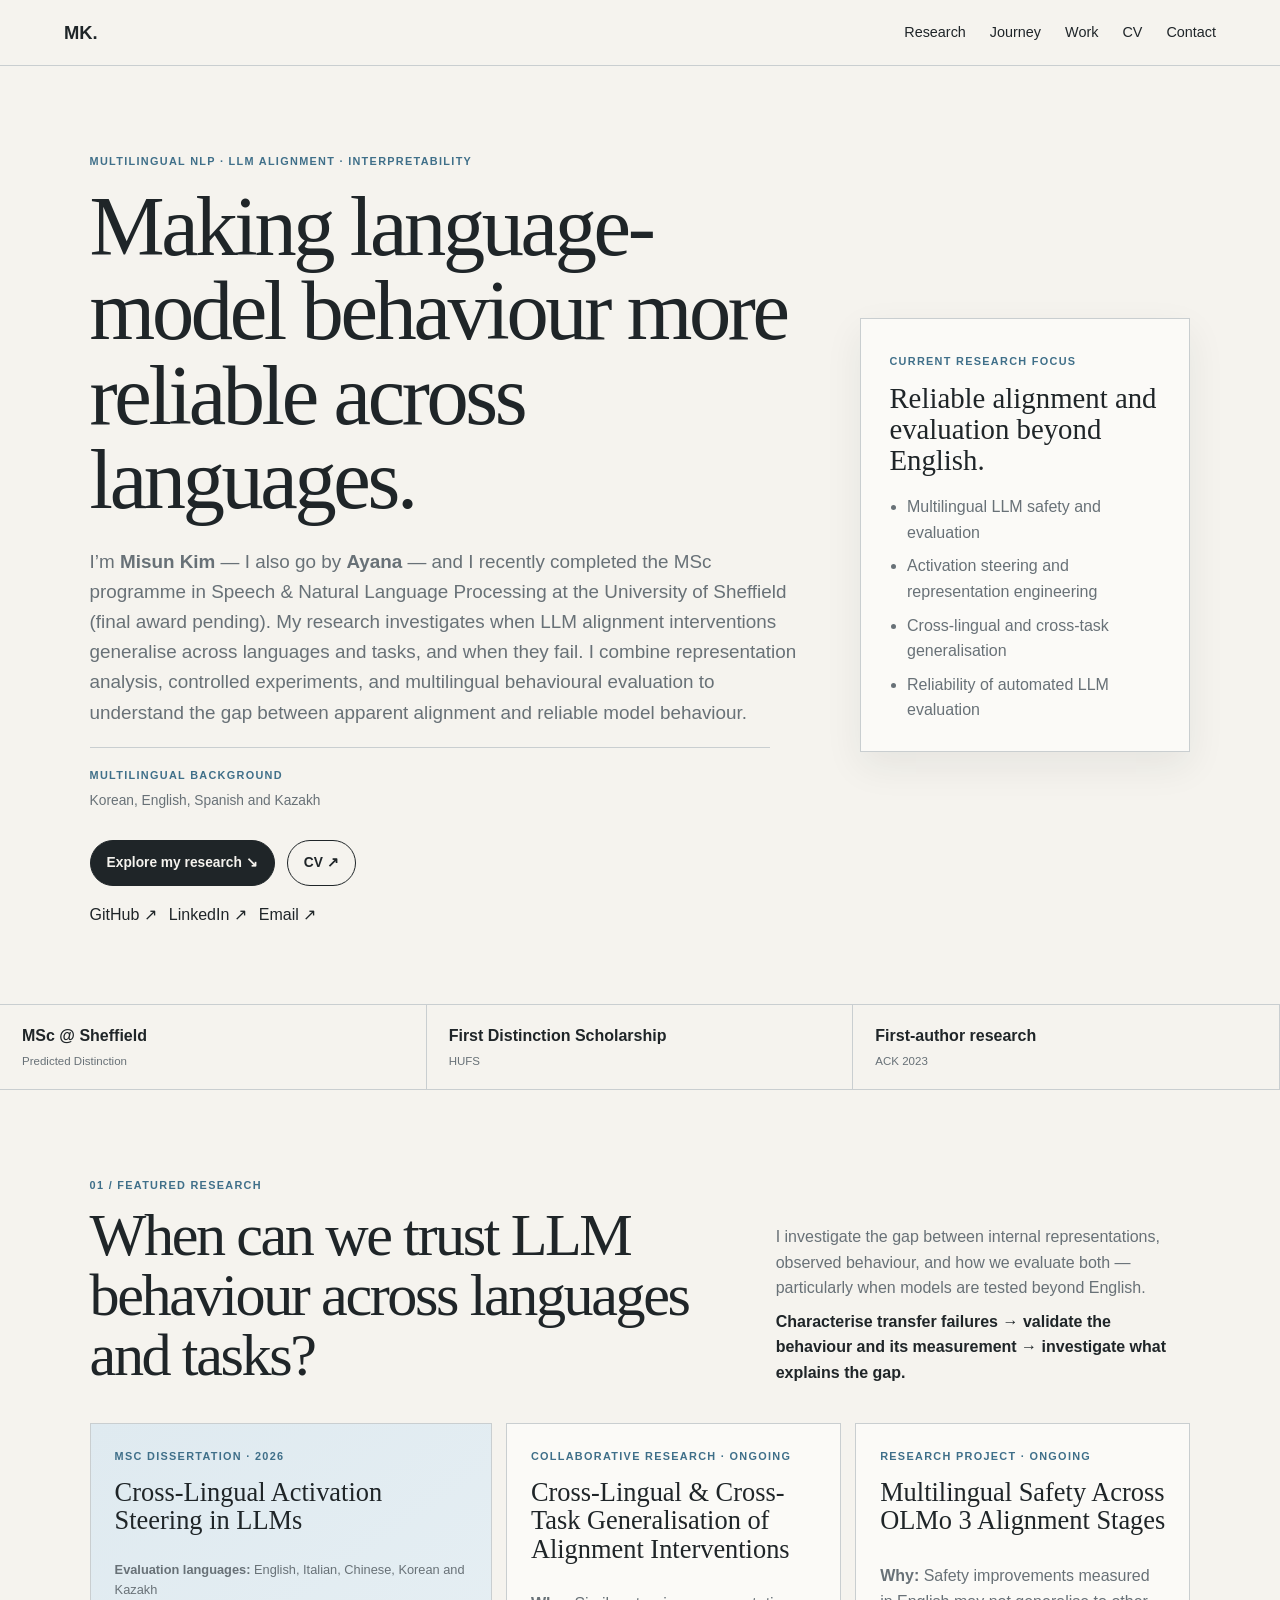
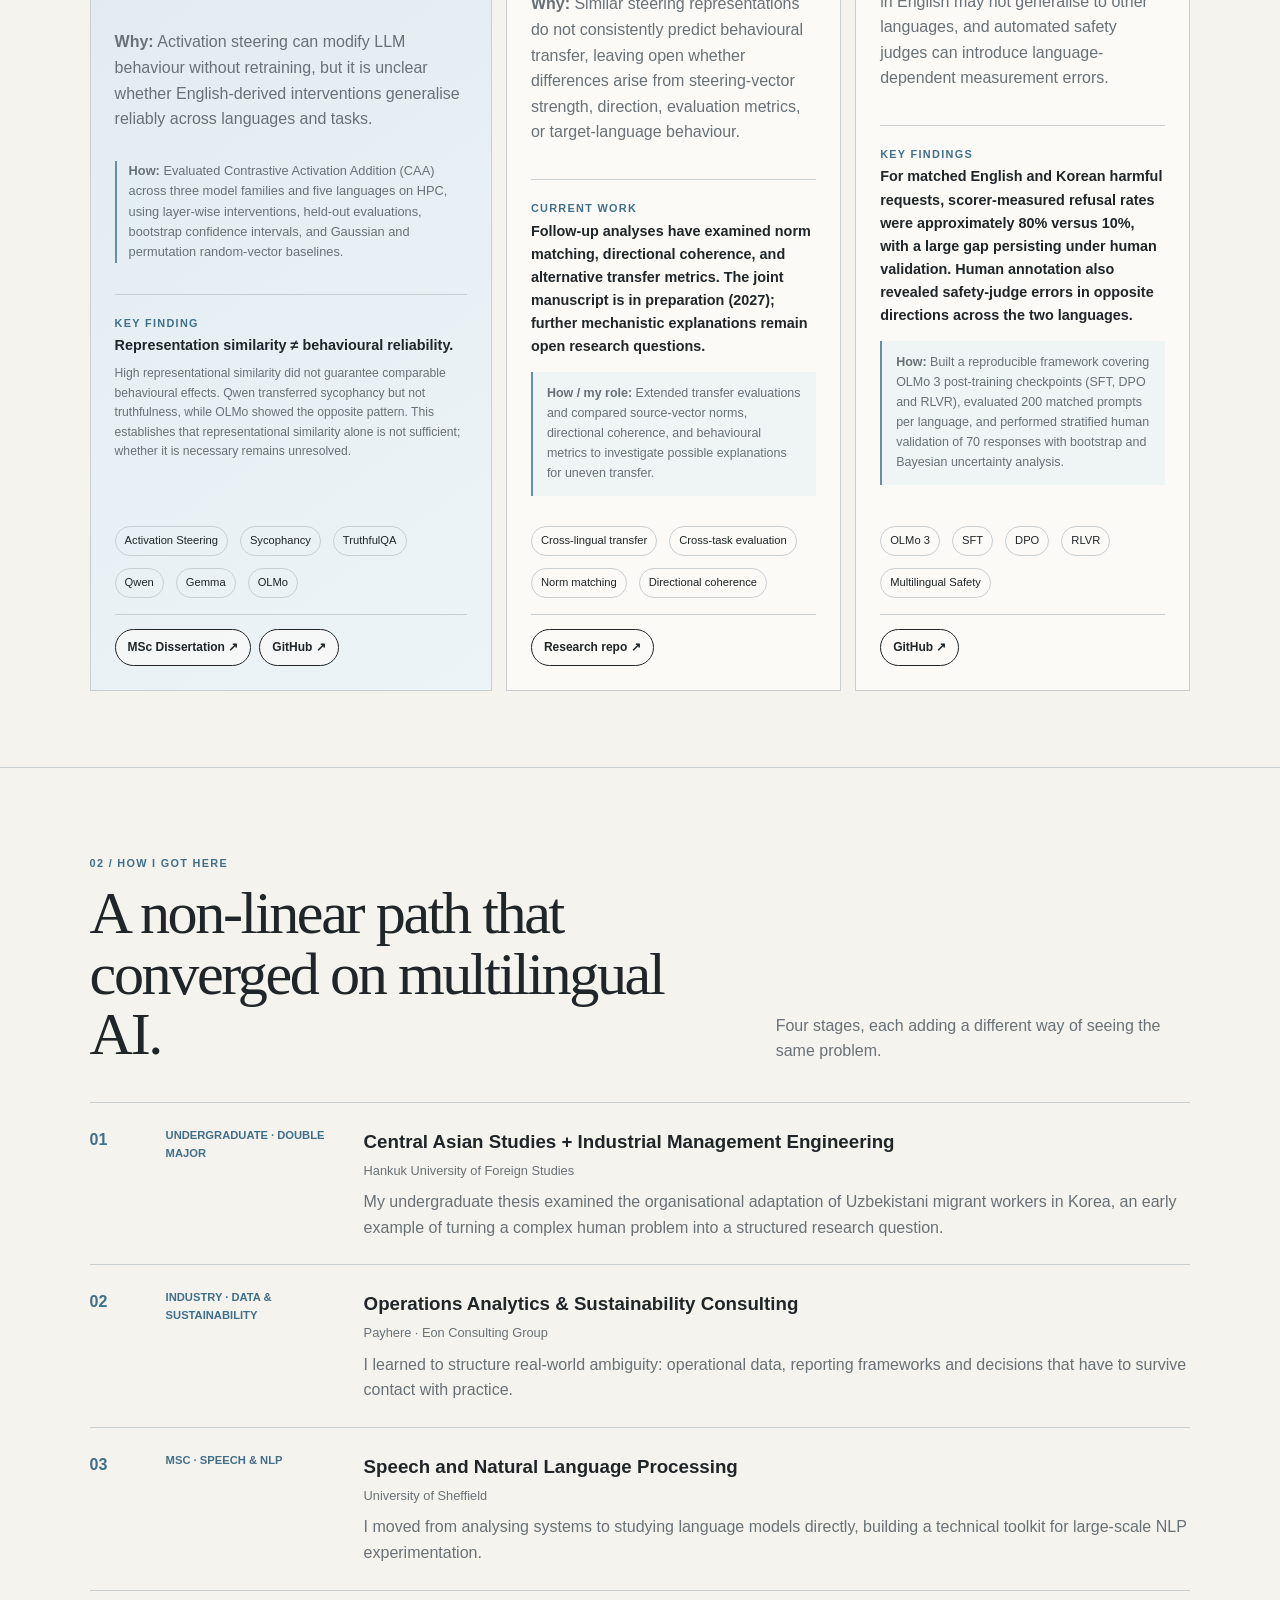
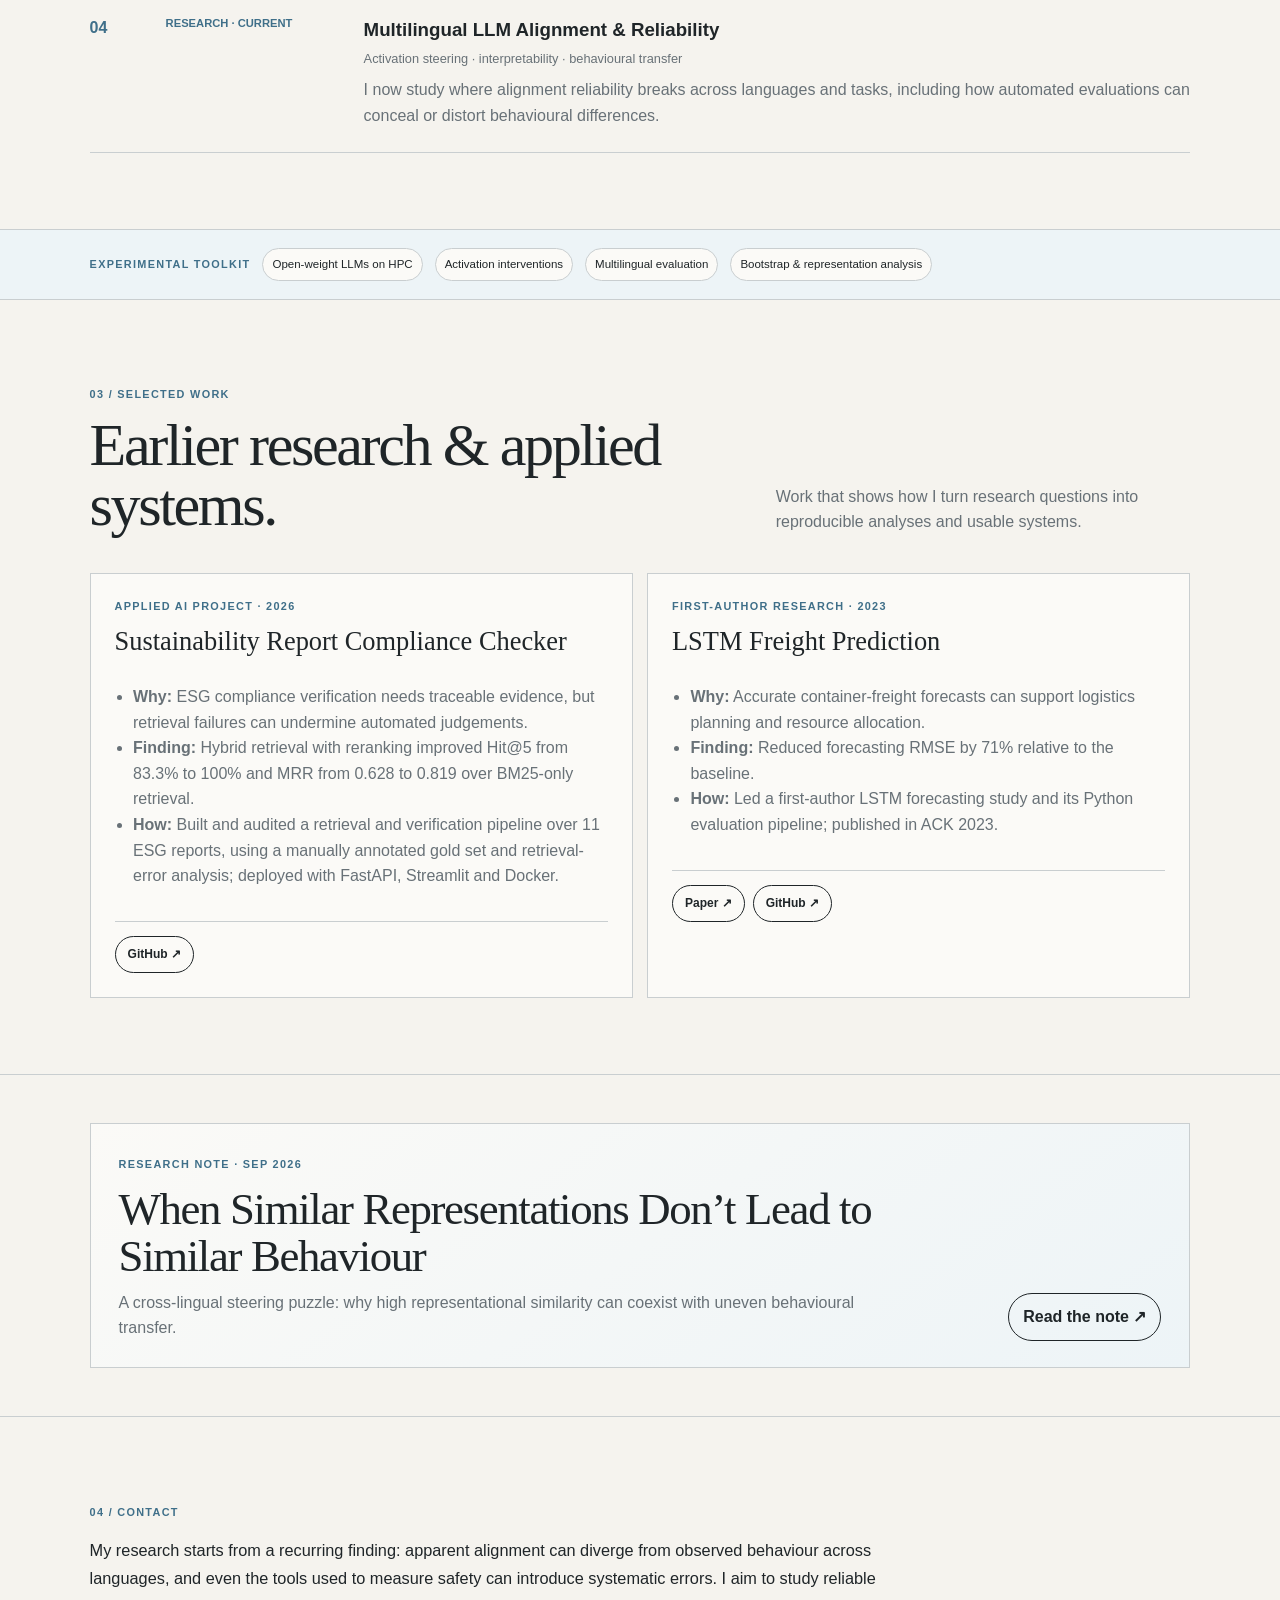
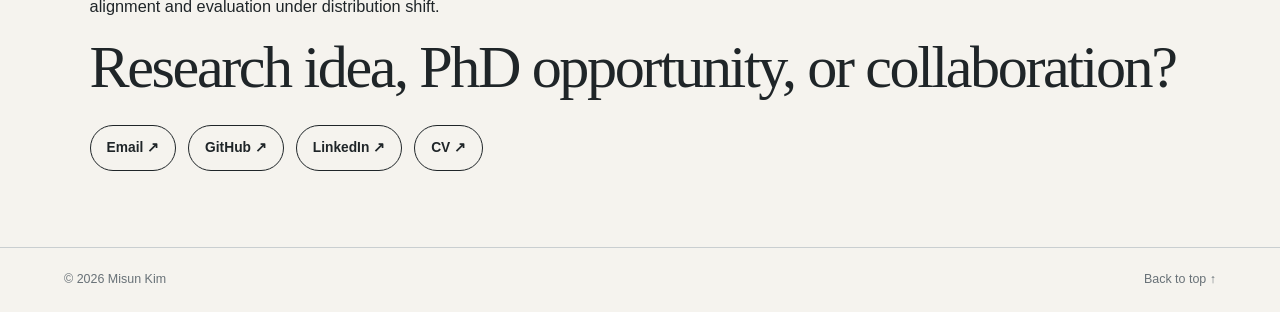
==== index.html @ b747d849 "Refine featured research question and introduction" ====
<!DOCTYPE html>
<html lang="en">
<head>
  <meta charset="UTF-8">
  <meta name="viewport" content="width=device-width,initial-scale=1.0">
  <meta name="description" content="Misun Kim — multilingual NLP, LLM alignment and interpretability researcher.">
  <title>Misun Kim — Multilingual NLP Researcher</title>
  <link rel="stylesheet" href="style.css">
</head>
<body>
<header class="site-header">
  <a class="brand" href="#top">MK.</a>
  <nav>
    <a href="#research">Research</a>
    <a href="#journey">Journey</a>
    <a href="#work">Work</a>
    <a href="cv.html">CV</a>
    <a href="#contact">Contact</a>
  </nav>
</header>

<main id="top">
  <section class="hero section">
    <div class="hero-copy">
      <p class="eyebrow">MULTILINGUAL NLP · LLM ALIGNMENT · INTERPRETABILITY</p>
      <h1>Making language-model behaviour more reliable across languages.</h1>
      <p class="hero-lede">I’m <strong>Misun Kim</strong> — I also go by <strong>Ayana</strong> — and I recently completed the MSc programme in Speech &amp; Natural Language Processing at the University of Sheffield (final award pending). My research investigates when LLM alignment interventions generalise across languages and tasks, and when they fail. I combine representation analysis, controlled experiments, and multilingual behavioural evaluation to understand the gap between apparent alignment and reliable model behaviour.</p>
      <div class="language-context">
        <span class="language-label">MULTILINGUAL BACKGROUND</span>
        <p>Korean, English, Spanish and Kazakh</p>
      </div>
      <div class="hero-actions">
        <a class="btn primary" href="#research">Explore my research ↘</a>
        <a class="btn secondary" href="cv.html">CV ↗</a>
      </div>
      <div class="link-row">
        <a href="https://github.com/Ayana32" target="_blank" rel="noopener">GitHub ↗</a>
        <a href="https://www.linkedin.com/in/misun-kim-nlp/" target="_blank" rel="noopener">LinkedIn ↗</a>
        <a href="mailto:misunkim2732@gmail.com">Email ↗</a>
      </div>
    </div>

    <aside class="hero-focus" aria-label="Current research focus">
      <span class="language-label">CURRENT RESEARCH FOCUS</span>
      <h2>Reliable alignment and evaluation beyond English.</h2>
      <ul>
        <li>Multilingual LLM safety and evaluation</li>
        <li>Activation steering and representation engineering</li>
        <li>Cross-lingual and cross-task generalisation</li>
        <li>Reliability of automated LLM evaluation</li>
      </ul>
    </aside>
  </section>

  <section class="signal-strip">
    <div><strong>MSc @ Sheffield</strong><span>Predicted Distinction</span></div>
    <div><strong>First Distinction Scholarship</strong><span>HUFS</span></div>
    <div><strong>First-author research</strong><span>ACK 2023</span></div>
  </section>

  <section id="research" class="section">
    <p class="section-no">01 / FEATURED RESEARCH</p>
    <div class="section-heading">
      <h2>When can we trust LLM behaviour across languages and tasks?</h2>
      <div>
        <p>I investigate the gap between internal representations, observed behaviour, and how we evaluate both — particularly when models are tested beyond English.</p>
        <p class="research-roadmap">Characterise transfer failures → validate the behaviour and its measurement → investigate what explains the gap.</p>
      </div>
    </div>

    <div class="research-grid">
      <article class="project-card featured">
        <span class="tag">MSc Dissertation · 2026</span>
        <h3>Cross-Lingual Activation Steering in LLMs</h3>
        <p class="project-meta-line"><strong>Evaluation languages:</strong> English, Italian, Chinese, Korean and Kazakh</p>
        <p><strong>Why:</strong> Activation steering can modify LLM behaviour without retraining, but it is unclear whether English-derived interventions generalise reliably across languages and tasks.</p>
        <p class="execution-note"><strong>How:</strong> Evaluated Contrastive Activation Addition (CAA) across three model families and five languages on HPC, using layer-wise interventions, held-out evaluations, bootstrap confidence intervals, and Gaussian and permutation random-vector baselines.</p>
        <div class="finding">
          <span>KEY FINDING</span>
          <strong>Representation similarity ≠ behavioural reliability.</strong>
          <p>High representational similarity did not guarantee comparable behavioural effects. Qwen transferred sycophancy but not truthfulness, while OLMo showed the opposite pattern. This establishes that representational similarity alone is not sufficient; whether it is necessary remains unresolved.</p>
        </div>
        <div class="chips"><span>Activation Steering</span><span>Sycophancy</span><span>TruthfulQA</span><span>Qwen</span><span>Gemma</span><span>OLMo</span></div>
        <div class="project-links">
          <a href="Misun_Kim_MSc_Dissertation_2026.pdf" target="_blank" rel="noopener">MSc Dissertation ↗</a>
          <a href="https://github.com/Ayana32/cross-lingual-caa" target="_blank" rel="noopener">GitHub ↗</a>
        </div>
      </article>

      <article class="project-card">
        <span class="tag">Collaborative Research · Ongoing</span>
        <h3>Cross-Lingual &amp; Cross-Task Generalisation of Alignment Interventions</h3>
        <p><strong>Why:</strong> Similar steering representations do not consistently predict behavioural transfer, leaving open whether differences arise from steering-vector strength, direction, evaluation metrics, or target-language behaviour.</p>
        <div class="status-note">
          <span>CURRENT WORK</span>
          <strong>Follow-up analyses have examined norm matching, directional coherence, and alternative transfer metrics. The joint manuscript is in preparation (2027); further mechanistic explanations remain open research questions.</strong>
        </div>
        <p class="ownership-note"><strong>How / my role:</strong> Extended transfer evaluations and compared source-vector norms, directional coherence, and behavioural metrics to investigate possible explanations for uneven transfer.</p>
        <div class="chips"><span>Cross-lingual transfer</span><span>Cross-task evaluation</span><span>Norm matching</span><span>Directional coherence</span></div>
        <div class="project-links">
          <a href="https://github.com/Ayana32/cross-lingual-caa" target="_blank" rel="noopener">Research repo ↗</a>
        </div>
      </article>

      <article class="project-card">
        <span class="tag">Research Project · Ongoing</span>
        <h3>Multilingual Safety Across OLMo 3 Alignment Stages</h3>
        <p><strong>Why:</strong> Safety improvements measured in English may not generalise to other languages, and automated safety judges can introduce language-dependent measurement errors.</p>
        <div class="status-note">
          <span>KEY FINDINGS</span>
          <strong>For matched English and Korean harmful requests, scorer-measured refusal rates were approximately 80% versus 10%, with a large gap persisting under human validation. Human annotation also revealed safety-judge errors in opposite directions across the two languages.</strong>
        </div>
        <p class="ownership-note"><strong>How:</strong> Built a reproducible framework covering OLMo 3 post-training checkpoints (SFT, DPO and RLVR), evaluated 200 matched prompts per language, and performed stratified human validation of 70 responses with bootstrap and Bayesian uncertainty analysis.</p>
        <div class="chips"><span>OLMo 3</span><span>SFT</span><span>DPO</span><span>RLVR</span><span>Multilingual Safety</span></div>
        <div class="project-links">
          <a href="https://github.com/Ayana32/multilingual-posttraining-eval" target="_blank" rel="noopener">GitHub ↗</a>
        </div>
      </article>
    </div>
  </section>

  <section id="journey" class="section">
    <p class="section-no">02 / HOW I GOT HERE</p>
    <div class="section-heading">
      <h2>A non-linear path that converged on multilingual AI.</h2>
      <p>Four stages, each adding a different way of seeing the same problem.</p>
    </div>
    <div class="timeline">
      <div class="timeline-item">
        <span class="year">01</span>
        <div class="timeline-meta">Undergraduate · Double Major</div>
        <div>
          <h3>Central Asian Studies + Industrial Management Engineering</h3>
          <p class="timeline-place">Hankuk University of Foreign Studies</p>
          <p>My undergraduate thesis examined the organisational adaptation of Uzbekistani migrant workers in Korea, an early example of turning a complex human problem into a structured research question.</p>
        </div>
      </div>
      <div class="timeline-item">
        <span class="year">02</span>
        <div class="timeline-meta">Industry · Data &amp; Sustainability</div>
        <div>
          <h3>Operations Analytics &amp; Sustainability Consulting</h3>
          <p class="timeline-place">Payhere · Eon Consulting Group</p>
          <p>I learned to structure real-world ambiguity: operational data, reporting frameworks and decisions that have to survive contact with practice.</p>
        </div>
      </div>
      <div class="timeline-item">
        <span class="year">03</span>
        <div class="timeline-meta">MSc · Speech &amp; NLP</div>
        <div>
          <h3>Speech and Natural Language Processing</h3>
          <p class="timeline-place">University of Sheffield</p>
          <p>I moved from analysing systems to studying language models directly, building a technical toolkit for large-scale NLP experimentation.</p>
        </div>
      </div>
      <div class="timeline-item">
        <span class="year">04</span>
        <div class="timeline-meta">Research · Current</div>
        <div>
          <h3>Multilingual LLM Alignment &amp; Reliability</h3>
          <p class="timeline-place">Activation steering · interpretability · behavioural transfer</p>
          <p>I now study where alignment reliability breaks across languages and tasks, including how automated evaluations can conceal or distort behavioural differences.</p>
        </div>
      </div>
    </div>
  </section>

  <section class="toolkit-strip">
    <span class="toolkit-label">EXPERIMENTAL TOOLKIT</span>
    <span>Open-weight LLMs on HPC</span>
    <span>Activation interventions</span>
    <span>Multilingual evaluation</span>
    <span>Bootstrap &amp; representation analysis</span>
  </section>

  <section id="work" class="section">
    <p class="section-no">03 / SELECTED WORK</p>
    <div class="section-heading">
      <h2>Earlier research &amp; applied systems.</h2>
      <p>Work that shows how I turn research questions into reproducible analyses and usable systems.</p>
    </div>
    <div class="work-grid">
      <article class="work-card">
        <span class="tag">Applied AI Project · 2026</span>
        <h3>Sustainability Report Compliance Checker</h3>
        <ul class="evidence-list">
          <li><strong>Why:</strong> ESG compliance verification needs traceable evidence, but retrieval failures can undermine automated judgements.</li>
          <li><strong>Finding:</strong> Hybrid retrieval with reranking improved Hit@5 from 83.3% to 100% and MRR from 0.628 to 0.819 over BM25-only retrieval.</li>
          <li><strong>How:</strong> Built and audited a retrieval and verification pipeline over 11 ESG reports, using a manually annotated gold set and retrieval-error analysis; deployed with FastAPI, Streamlit and Docker.</li>
        </ul>
        <div class="project-links">
          <a href="https://github.com/Ayana32/esg-report-compliance-checker" target="_blank" rel="noopener">GitHub ↗</a>
        </div>
      </article>
      <article class="work-card">
        <span class="tag">First-Author Research · 2023</span>
        <h3>LSTM Freight Prediction</h3>
        <ul class="evidence-list">
          <li><strong>Why:</strong> Accurate container-freight forecasts can support logistics planning and resource allocation.</li>
          <li><strong>Finding:</strong> Reduced forecasting RMSE by 71% relative to the baseline.</li>
          <li><strong>How:</strong> Led a first-author LSTM forecasting study and its Python evaluation pipeline; published in ACK 2023.</li>
        </ul>
        <div class="project-links">
          <a href="https://www.manuscriptlink.com/society/kips/conference/ack2023/file/downloadSoConfManuscript/abs/KIPS_C2023B0092" target="_blank" rel="noopener">Paper ↗</a>
          <a href="https://github.com/Ayana32/Freight_Volume_Prediction" target="_blank" rel="noopener">GitHub ↗</a>
        </div>
      </article>
    </div>
  </section>

  <section class="section note-section" aria-labelledby="research-note-title">
    <div class="research-note-card">
      <div>
        <span class="tag">RESEARCH NOTE · SEP 2026</span>
        <h2 id="research-note-title">When Similar Representations Don’t Lead to Similar Behaviour</h2>
        <p>A cross-lingual steering puzzle: why high representational similarity can coexist with uneven behavioural transfer.</p>
      </div>
      <a class="text-link note-link" href="writing/cross-lingual-steering-puzzle.html">Read the note ↗</a>
    </div>
  </section>

  <section id="contact" class="section contact">
    <p class="section-no">04 / CONTACT</p>
    <p class="research-position">My research starts from a recurring finding: apparent alignment can diverge from observed behaviour across languages, and even the tools used to measure safety can introduce systematic errors. I aim to study reliable alignment and evaluation under distribution shift.</p>
    <h2>Research idea, PhD opportunity, or collaboration?</h2>
    <div class="contact-links">
      <a href="mailto:misunkim2732@gmail.com">Email ↗</a>
      <a href="https://github.com/Ayana32" target="_blank" rel="noopener">GitHub ↗</a>
      <a href="https://www.linkedin.com/in/misun-kim-nlp/" target="_blank" rel="noopener">LinkedIn ↗</a>
      <a href="cv.html">CV ↗</a>
    </div>
  </section>
</main>

<footer>
  <span>© 2026 Misun Kim</span>
  <a href="#top">Back to top ↑</a>
</footer>
</body>
</html>
---- style.css ----
:root{--bg:#f5f3ee;--surface:#fbfaf7;--text:#1f2528;--muted:#687177;--line:#c9ced0;--accent:#668fa6;--accent2:#3f6f89;--soft:#dfeaf0}*{box-sizing:border-box}html{scroll-behavior:smooth}body{margin:0;background:var(--bg);color:var(--text);font-family:Inter,ui-sans-serif,-apple-system,BlinkMacSystemFont,"Segoe UI",sans-serif;line-height:1.6}a{color:inherit;text-decoration:none}a:hover{opacity:.72}.site-header{position:sticky;top:0;z-index:20;display:flex;justify-content:space-between;align-items:center;padding:18px 5vw;background:rgba(245,243,238,.94);backdrop-filter:blur(10px);border-bottom:1px solid var(--line)}.brand{font-weight:900;font-size:1.15rem}nav{display:flex;gap:24px;font-size:.9rem}.section{padding:76px 7vw;border-bottom:1px solid var(--line)}.section-no,.eyebrow,.tag,.language-label,.status-note span,.finding span{font-size:.68rem;font-weight:800;letter-spacing:.12em;text-transform:uppercase;color:var(--accent2)}.hero{min-height:72vh;display:grid;grid-template-columns:minmax(0,1fr) 330px;gap:5vw;align-items:center}.hero h1,.section-heading h2,.two-col h2,.contact h2,.article-page h1{font-family:Georgia,"Times New Roman",serif;font-weight:500;letter-spacing:-.04em;line-height:1}.hero h1{font-size:clamp(3.2rem,6.6vw,6.8rem);margin:14px 0 24px}.hero-lede{max-width:820px;font-size:1.18rem;color:var(--muted)}.language-context{margin-top:18px;padding-top:13px;border-top:1px solid var(--line);max-width:680px}.language-context p{margin:4px 0 0;color:var(--muted);font-size:.86rem}.hero-actions,.link-row,.contact-links,.chips{display:flex;gap:12px;flex-wrap:wrap}.hero-actions{margin:28px 0 16px}.btn,.contact-links a{border:1px solid var(--text);border-radius:999px;padding:11px 16px;font-weight:700;font-size:.86rem}.btn.primary{background:var(--text);color:var(--bg)}.hero-focus{background:var(--surface);border:1px solid var(--line);padding:28px;box-shadow:0 14px 36px rgba(31,37,40,.07)}.hero-focus h2{font-family:Georgia,"Times New Roman",serif;font-size:1.8rem;font-weight:500;line-height:1.08;margin:10px 0 18px}.hero-focus ul{margin:0;padding-left:1.1rem;color:var(--muted)}.hero-focus li+li{margin-top:8px}.signal-strip{display:grid;grid-template-columns:repeat(3,1fr);border-bottom:1px solid var(--line)}.signal-strip div{padding:18px 22px;border-right:1px solid var(--line)}.signal-strip strong,.signal-strip span{display:block}.signal-strip span{font-size:.72rem;color:var(--muted);margin-top:4px}.section-heading{display:grid;grid-template-columns:1.2fr .8fr;gap:5vw;align-items:end;margin-bottom:38px}.section-heading h2,.two-col h2,.contact h2{font-size:clamp(2.3rem,4.7vw,4.8rem);margin:0}.section-heading p{margin:0;color:var(--muted)}.research-roadmap{margin-top:8px!important;color:var(--text)!important;font-weight:600}.research-grid{display:grid;grid-template-columns:1.2fr 1fr 1fr;gap:14px}.project-card,.work-card{background:var(--surface);border:1px solid var(--line);padding:24px;display:flex;flex-direction:column}.project-card.featured{background:linear-gradient(145deg,var(--soft),#edf4f7)}.project-card h3,.work-card h3,.writing-card h3{font-family:Georgia,serif;font-size:1.65rem;line-height:1.08;font-weight:500;margin:12px 0}.project-card p,.work-card p,.writing-card p{color:var(--muted)}.project-meta-line,.execution-note{font-size:.8rem}.execution-note{padding-left:12px;border-left:2px solid var(--accent)}.chips{margin-top:auto;padding-top:18px}.chips span{border:1px solid var(--line);border-radius:999px;padding:5px 9px;font-size:.7rem}.project-links{display:flex;gap:8px;flex-wrap:wrap;margin-top:16px;padding-top:14px;border-top:1px solid var(--line)}.project-links a{display:inline-flex;align-items:center;border:1px solid var(--text);border-radius:999px;padding:8px 12px;font-size:.75rem;font-weight:750;background:var(--surface)}.featured .project-links a{background:rgba(251,250,247,.7)}.finding,.status-note{margin-top:18px;padding-top:14px;border-top:1px solid var(--line)}.finding strong,.status-note strong{display:block;font-size:.9rem}.finding p{font-size:.76rem;margin:7px 0 0}.ownership-note{margin-top:14px;padding:12px 14px;background:rgba(223,234,240,.45);border-left:2px solid var(--accent);font-size:.78rem}.timeline{border-top:1px solid var(--line)}.timeline-item{display:grid;grid-template-columns:58px 180px 1fr;gap:18px;padding:24px 0;border-bottom:1px solid var(--line)}.timeline-item .year{color:var(--accent2);font-weight:800}.timeline-meta{font-size:.7rem;font-weight:800;text-transform:uppercase;color:var(--accent2)}.timeline-item h3{margin:0 0 4px}.timeline-item p{margin:0;color:var(--muted)}.timeline-place{font-size:.8rem!important;margin-bottom:8px!important}.toolkit-strip{display:flex;flex-wrap:wrap;gap:10px 12px;align-items:center;padding:18px 7vw;border-bottom:1px solid var(--line);background:#edf4f7}.toolkit-strip span:not(.toolkit-label){border:1px solid var(--line);border-radius:999px;padding:6px 9px;font-size:.72rem;background:var(--surface)}.toolkit-label{font-size:.68rem;font-weight:800;letter-spacing:.12em;color:var(--accent2)}.work-grid{display:grid;grid-template-columns:1fr 1fr;gap:14px}.evidence-list{padding-left:1.15rem;color:var(--muted)}.writing-card{display:flex;justify-content:space-between;gap:28px;align-items:flex-end;padding:24px 0;border-top:1px solid var(--line);border-bottom:1px solid var(--line)}.text-link{white-space:nowrap;font-weight:700}.note-section{padding-top:48px;padding-bottom:48px}.research-note-card{display:flex;justify-content:space-between;gap:32px;align-items:flex-end;background:linear-gradient(145deg,var(--surface),#edf4f7);border:1px solid var(--line);padding:26px 28px}.research-note-card h2{font-family:Georgia,"Times New Roman",serif;font-size:clamp(1.8rem,3.5vw,3rem);font-weight:500;line-height:1.05;letter-spacing:-.03em;margin:10px 0 10px;max-width:850px}.research-note-card p{margin:0;color:var(--muted);max-width:760px}.note-link{border:1px solid var(--text);border-radius:999px;padding:10px 14px;flex:0 0 auto}.two-col{display:grid;grid-template-columns:1fr 1fr;gap:8vw}.two-col p,.personal-copy p{color:var(--muted)}.personal-copy{max-width:850px}.research-position{max-width:820px;font-size:1.02rem;line-height:1.7}.contact-links{margin-top:28px}footer{display:flex;justify-content:space-between;gap:18px;align-items:center;padding:22px 5vw;font-size:.78rem;color:var(--muted)}.article-shell{max-width:1100px;margin:0 auto;padding:100px 24px 64px}.article-page{max-width:780px;margin:0 auto}.article-page h1{font-size:clamp(2.4rem,6vw,4.7rem);margin:14px 0 18px}.article-page h2{margin-top:48px;font-size:1.55rem}.article-page p,.article-page li{font-size:1.02rem;line-height:1.78}.article-dek{font-size:1.18rem!important;color:var(--muted)}.article-meta{color:var(--muted);font-size:.86rem;margin-bottom:44px}.back-link{display:inline-block;margin-bottom:22px;font-weight:700}.pull-quote{margin:38px 0!important;padding:22px 0 22px 20px;border-left:3px solid var(--accent);font-size:1.32rem!important;font-weight:650}.article-page figure{margin:42px -70px}.article-page figure img{width:100%;display:block;border:1px solid var(--line);background:white}.article-page figcaption{font-size:.82rem;color:var(--muted);margin-top:10px}.cv-page{max-width:900px;margin:0 auto;padding:100px 24px 64px}.cv-page h1{font-family:Georgia,serif;font-size:3rem;margin-bottom:8px}.cv-page h2{margin-top:34px;border-bottom:1px solid var(--line);padding-bottom:8px}.cv-page .meta{color:var(--muted)}.cv-page ul{line-height:1.7}.cv-page .entry{margin:18px 0}.cv-page .entry strong{display:block}.cv-page .entry span{color:var(--muted);font-size:.9rem}.cv-top-actions{display:flex;justify-content:space-between;align-items:center;gap:16px;flex-wrap:wrap}.cv-download{display:inline-flex;align-items:center}@media(max-width:980px){nav{display:flex;gap:12px;max-width:74vw;overflow-x:auto;white-space:nowrap;font-size:.76rem;scrollbar-width:none}nav::-webkit-scrollbar{display:none}.site-header{padding:14px 4vw}.hero,.section-heading,.research-grid,.work-grid,.two-col{grid-template-columns:1fr}.hero{padding-top:48px}.hero-focus{max-width:680px}.signal-strip{grid-template-columns:1fr}.signal-strip div{border-right:0;border-bottom:1px solid var(--line)}.timeline-item{grid-template-columns:42px 1fr}.timeline-meta{grid-column:2}.timeline-item>div:last-child{grid-column:2}.article-page figure{margin-left:0;margin-right:0}.writing-card,.research-note-card{flex-direction:column;align-items:flex-start}.note-link{margin-top:4px}}@media(max-width:600px){nav a:nth-child(2),nav a:nth-child(3){display:none}.section{padding-left:5vw;padding-right:5vw}.hero h1{font-size:clamp(2.8rem,14vw,4.2rem)}.hero-focus{padding:22px}.research-note-card{padding:22px}.cv-page{padding-top:72px}footer{align-items:flex-start;flex-direction:column}}
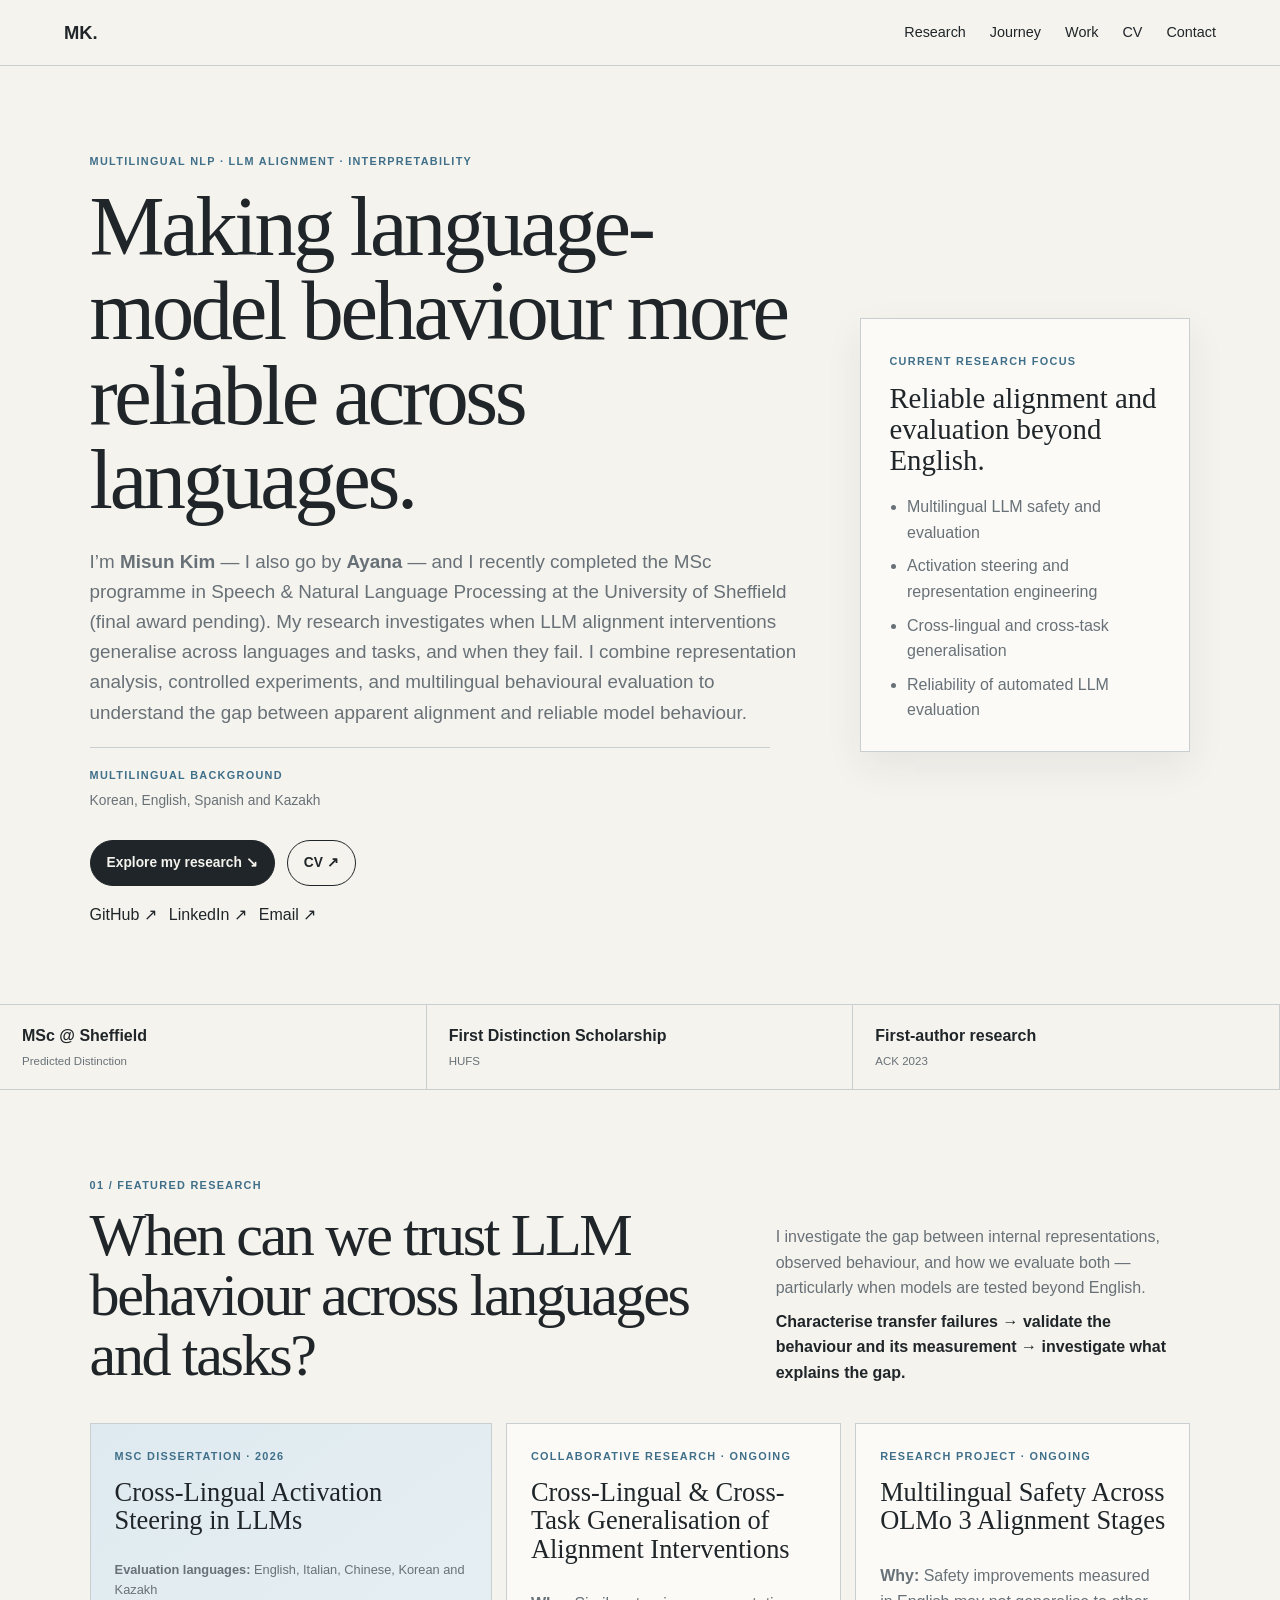
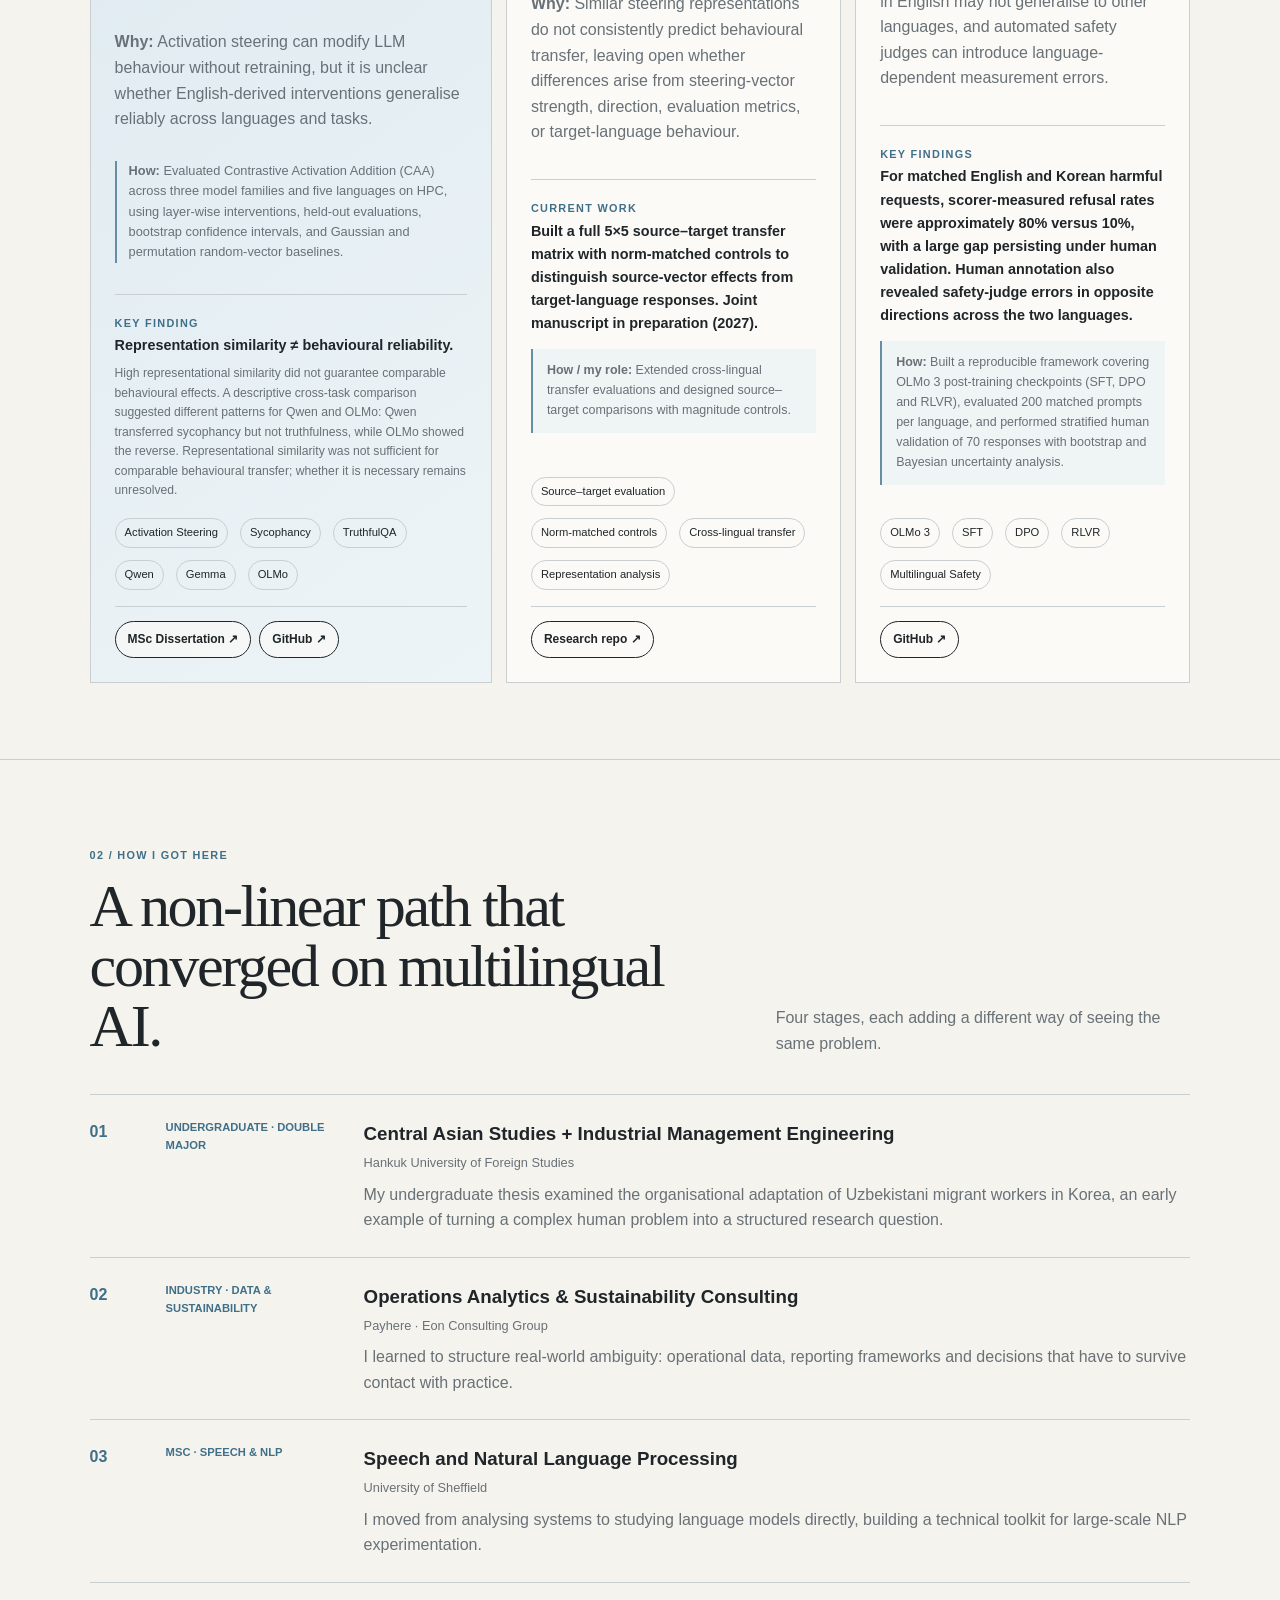
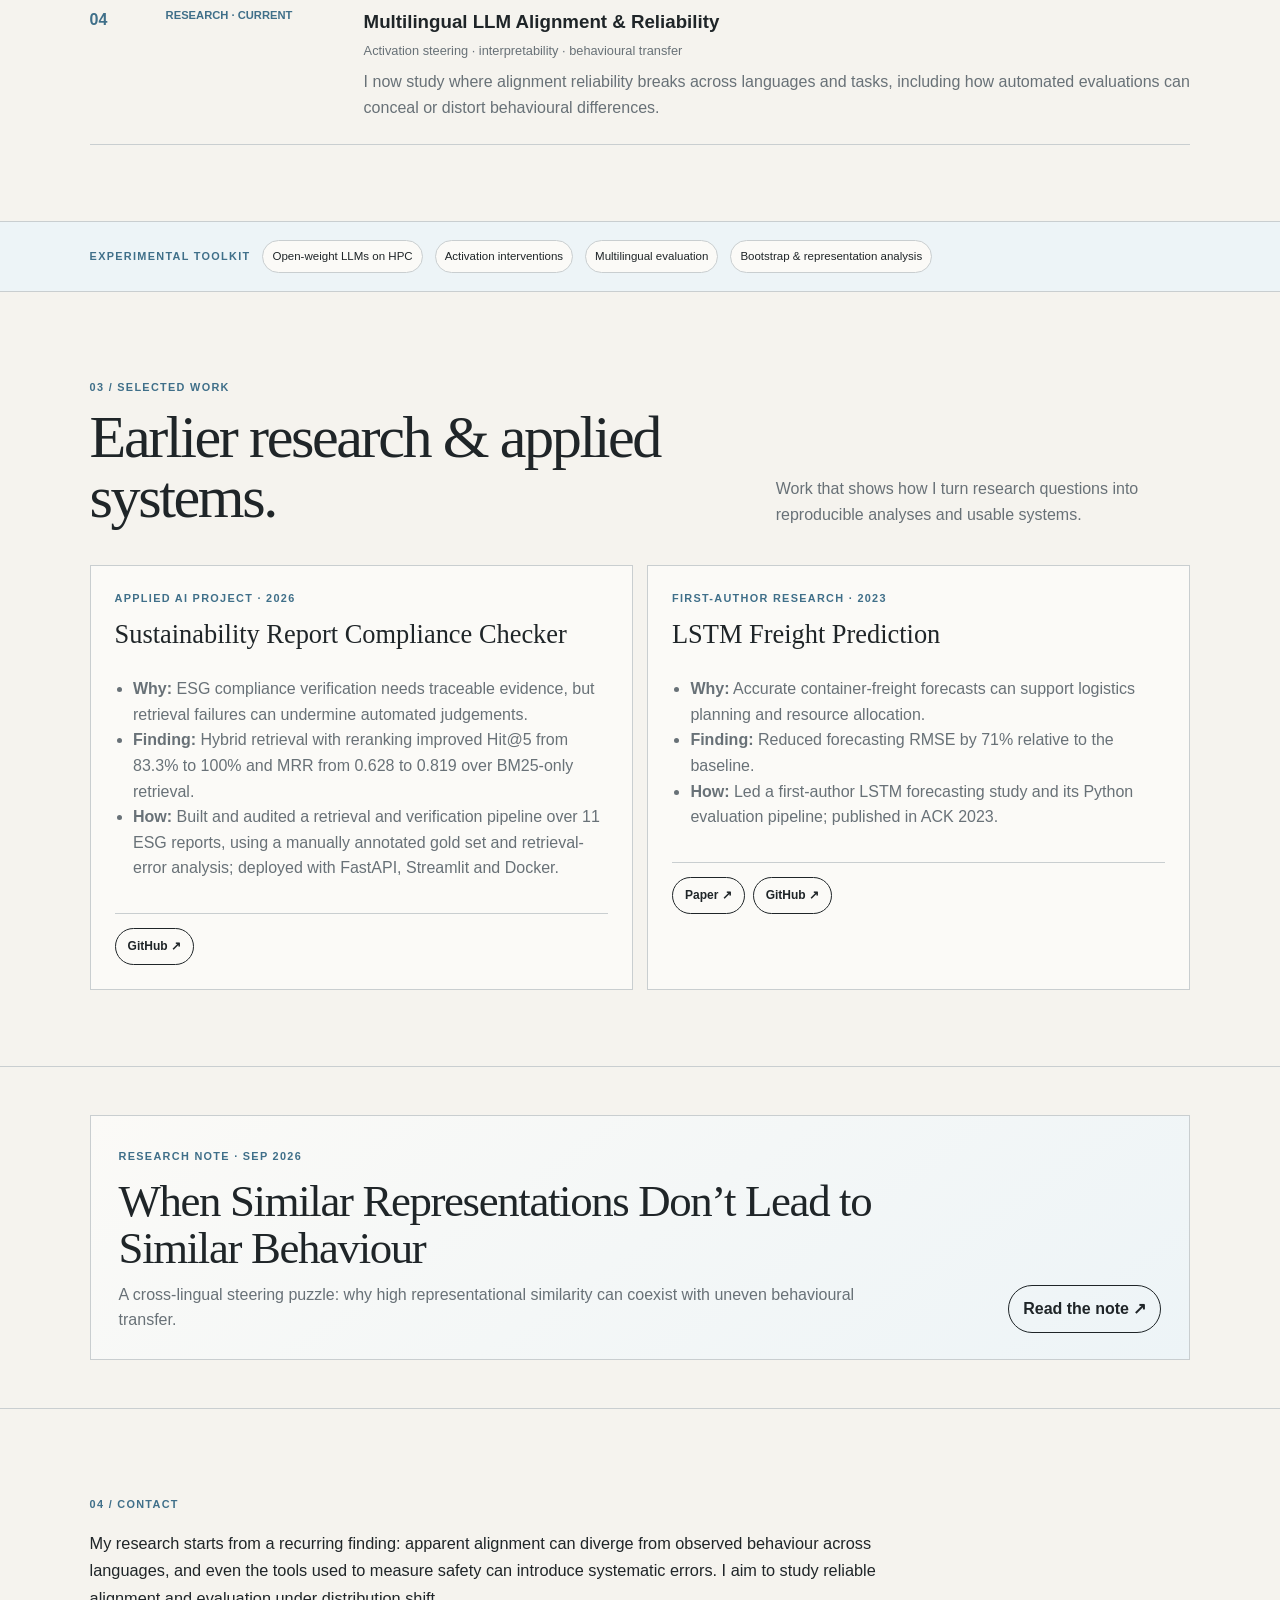
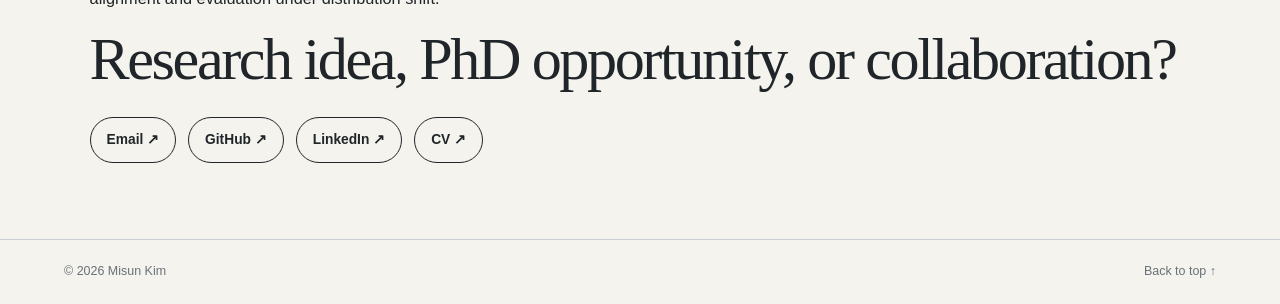
==== commit e13d7e49: "Align public research narrative and disclose methods without unpublished collaborative findings" ====
--- a/index.html
+++ b/index.html
@@ -78,7 +78,7 @@
         <div class="finding">
           <span>KEY FINDING</span>
           <strong>Representation similarity ≠ behavioural reliability.</strong>
-          <p>High representational similarity did not guarantee comparable behavioural effects. Qwen transferred sycophancy but not truthfulness, while OLMo showed the opposite pattern. This establishes that representational similarity alone is not sufficient; whether it is necessary remains unresolved.</p>
+          <p>High representational similarity did not guarantee comparable behavioural effects. A descriptive cross-task comparison suggested different patterns for Qwen and OLMo: Qwen transferred sycophancy but not truthfulness, while OLMo showed the reverse. Representational similarity was not sufficient for comparable behavioural transfer; whether it is necessary remains unresolved.</p>
         </div>
         <div class="chips"><span>Activation Steering</span><span>Sycophancy</span><span>TruthfulQA</span><span>Qwen</span><span>Gemma</span><span>OLMo</span></div>
         <div class="project-links">
@@ -93,10 +93,10 @@
         <p><strong>Why:</strong> Similar steering representations do not consistently predict behavioural transfer, leaving open whether differences arise from steering-vector strength, direction, evaluation metrics, or target-language behaviour.</p>
         <div class="status-note">
           <span>CURRENT WORK</span>
-          <strong>Follow-up analyses have examined norm matching, directional coherence, and alternative transfer metrics. The joint manuscript is in preparation (2027); further mechanistic explanations remain open research questions.</strong>
-        </div>
-        <p class="ownership-note"><strong>How / my role:</strong> Extended transfer evaluations and compared source-vector norms, directional coherence, and behavioural metrics to investigate possible explanations for uneven transfer.</p>
-        <div class="chips"><span>Cross-lingual transfer</span><span>Cross-task evaluation</span><span>Norm matching</span><span>Directional coherence</span></div>
+          <strong>Built a full 5×5 source–target transfer matrix with norm-matched controls to distinguish source-vector effects from target-language responses. Joint manuscript in preparation (2027).</strong>
+        </div>
+        <p class="ownership-note"><strong>How / my role:</strong> Extended cross-lingual transfer evaluations and designed source–target comparisons with magnitude controls.</p>
+        <div class="chips"><span>Source–target evaluation</span><span>Norm-matched controls</span><span>Cross-lingual transfer</span><span>Representation analysis</span></div>
         <div class="project-links">
           <a href="https://github.com/Ayana32/cross-lingual-caa" target="_blank" rel="noopener">Research repo ↗</a>
         </div>
@@ -208,7 +208,7 @@
     </div>
   </section>
 
-  <section class="section note-section" aria-labelledby="research-note-title">
+  <section id="writing" class="section note-section" aria-labelledby="research-note-title">
     <div class="research-note-card">
       <div>
         <span class="tag">RESEARCH NOTE · SEP 2026</span>
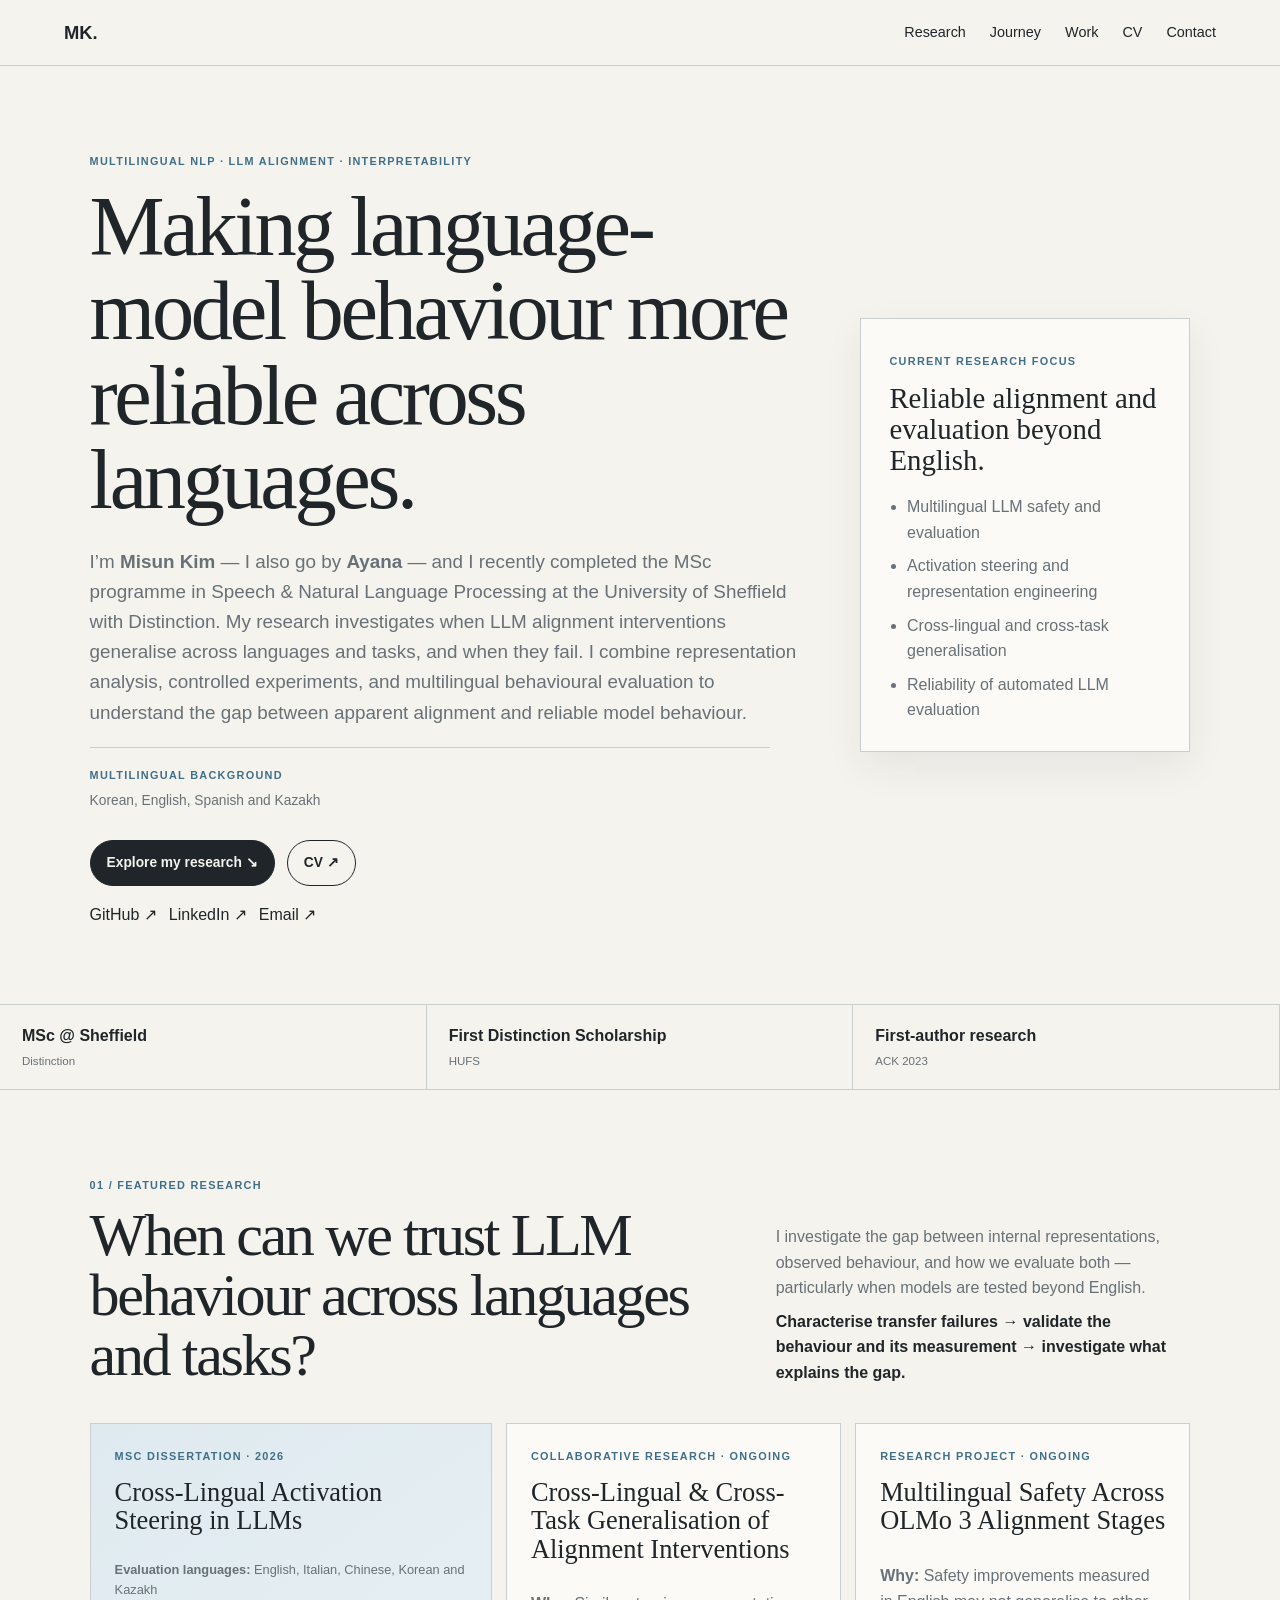
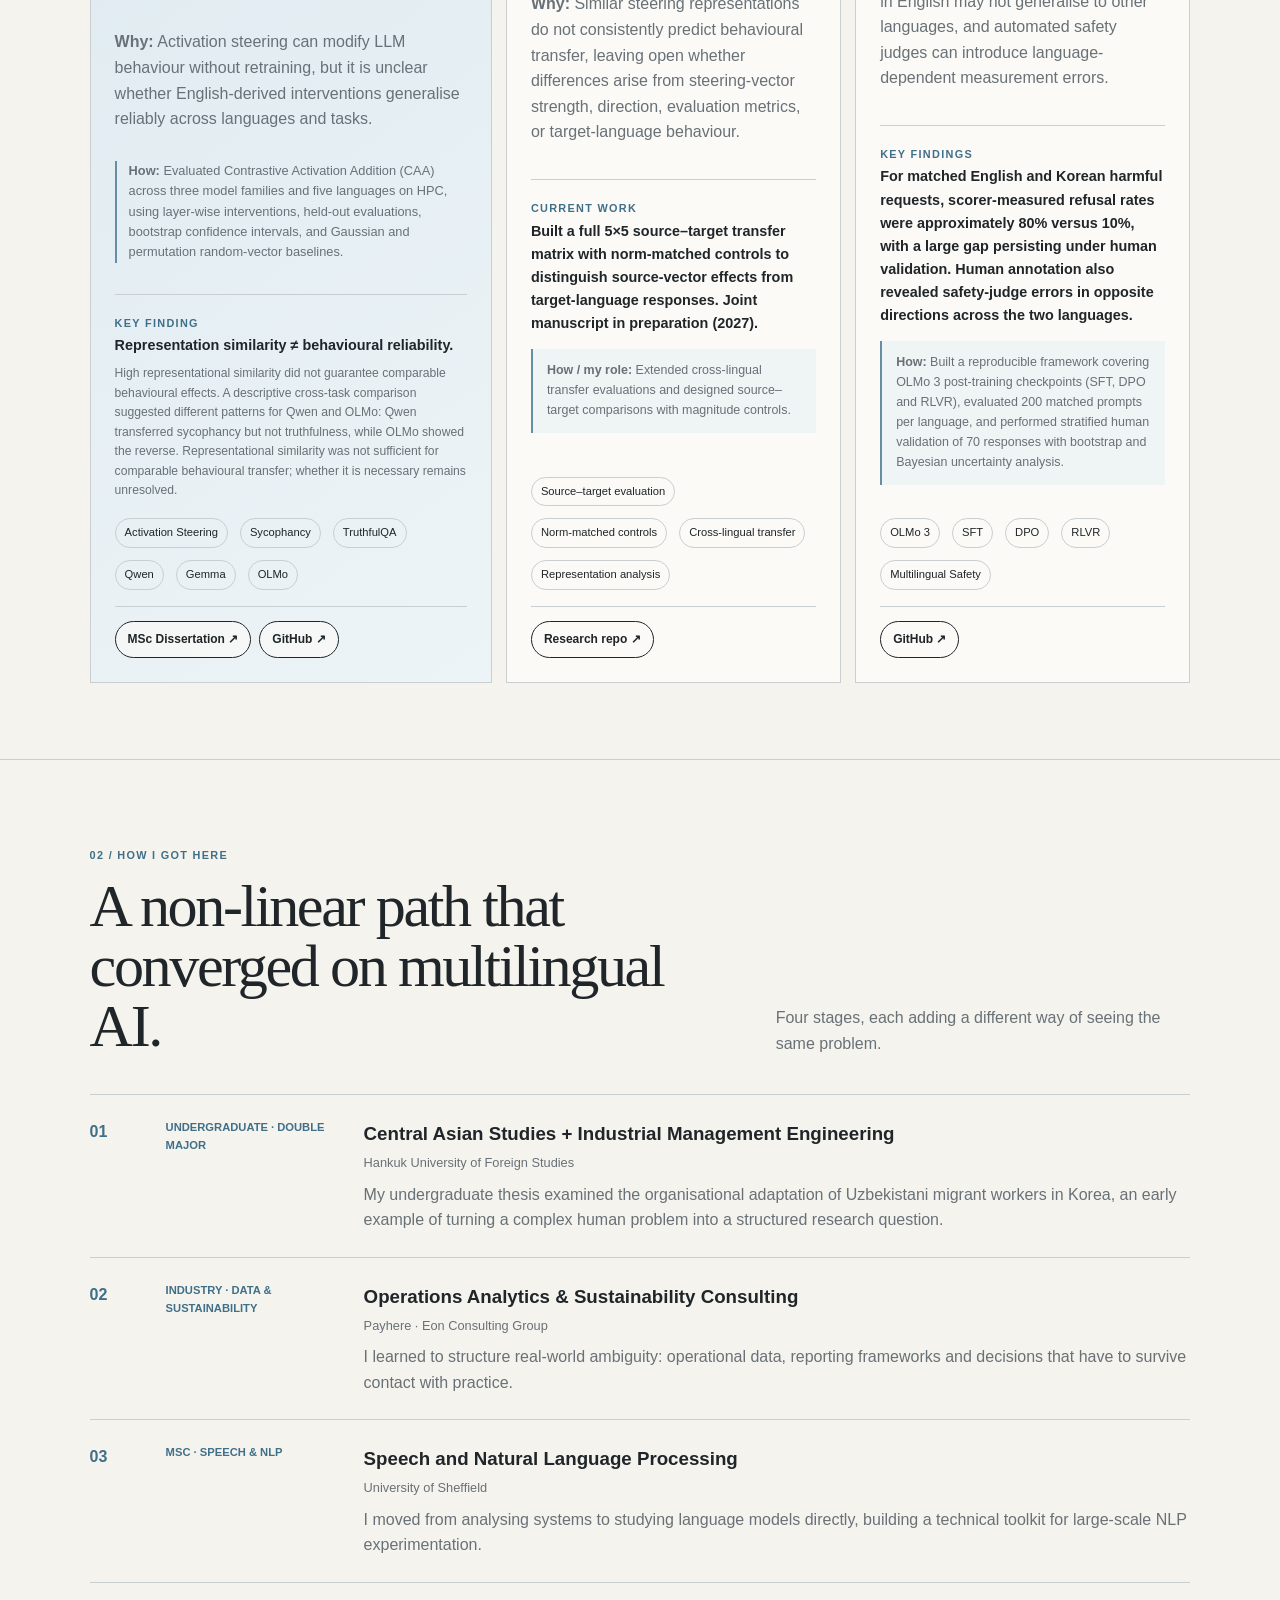
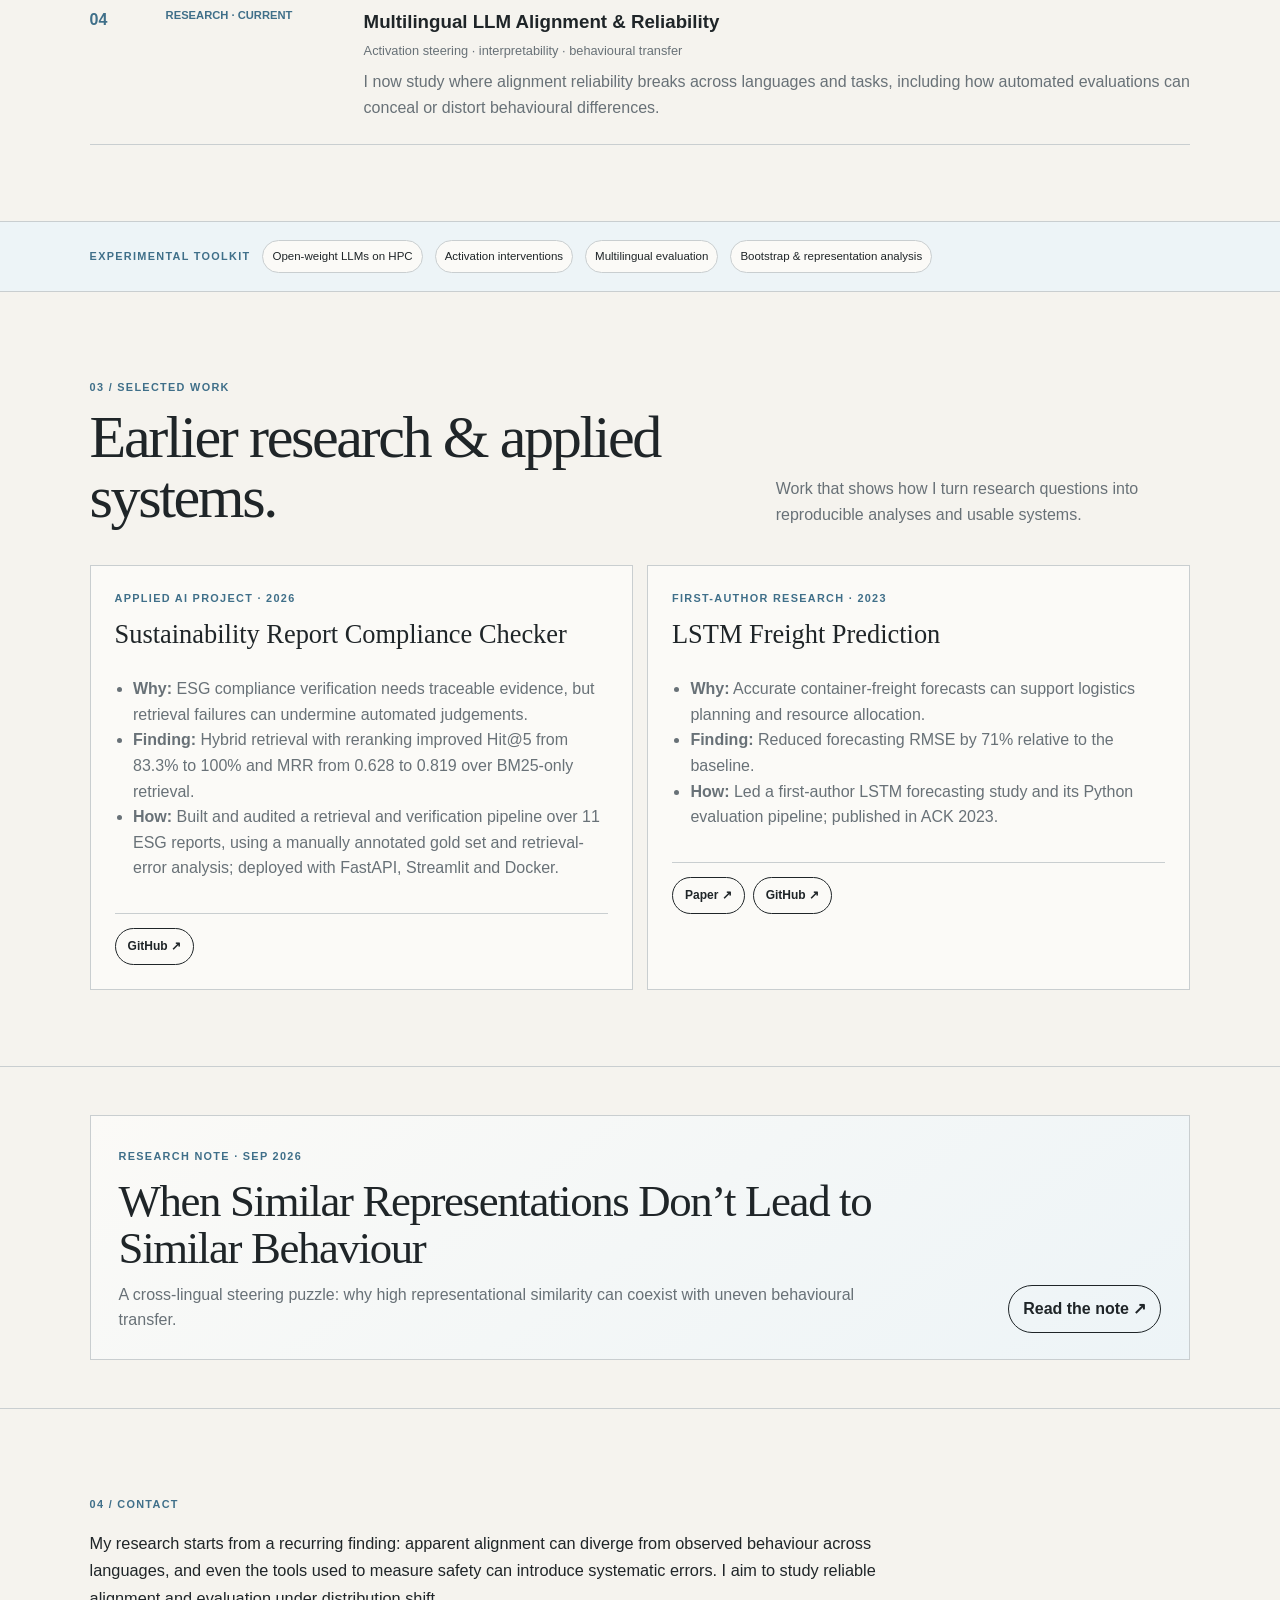
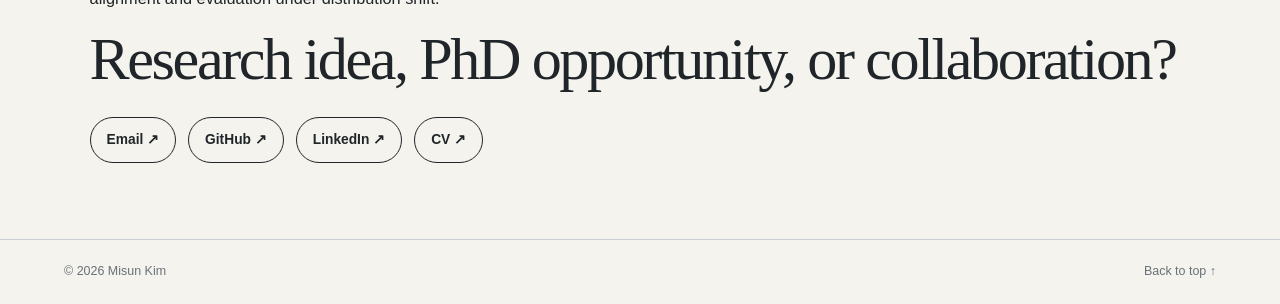
==== commit 062b41b9: "Reflect awarded MSc Distinction on homepage and CV" ====
--- a/index.html
+++ b/index.html
@@ -24,7 +24,7 @@
     <div class="hero-copy">
       <p class="eyebrow">MULTILINGUAL NLP · LLM ALIGNMENT · INTERPRETABILITY</p>
       <h1>Making language-model behaviour more reliable across languages.</h1>
-      <p class="hero-lede">I’m <strong>Misun Kim</strong> — I also go by <strong>Ayana</strong> — and I recently completed the MSc programme in Speech &amp; Natural Language Processing at the University of Sheffield (final award pending). My research investigates when LLM alignment interventions generalise across languages and tasks, and when they fail. I combine representation analysis, controlled experiments, and multilingual behavioural evaluation to understand the gap between apparent alignment and reliable model behaviour.</p>
+      <p class="hero-lede">I’m <strong>Misun Kim</strong> — I also go by <strong>Ayana</strong> — and I recently completed the MSc programme in Speech &amp; Natural Language Processing at the University of Sheffield with Distinction. My research investigates when LLM alignment interventions generalise across languages and tasks, and when they fail. I combine representation analysis, controlled experiments, and multilingual behavioural evaluation to understand the gap between apparent alignment and reliable model behaviour.</p>
       <div class="language-context">
         <span class="language-label">MULTILINGUAL BACKGROUND</span>
         <p>Korean, English, Spanish and Kazakh</p>
@@ -53,7 +53,7 @@
   </section>
 
   <section class="signal-strip">
-    <div><strong>MSc @ Sheffield</strong><span>Predicted Distinction</span></div>
+    <div><strong>MSc @ Sheffield</strong><span>Distinction</span></div>
     <div><strong>First Distinction Scholarship</strong><span>HUFS</span></div>
     <div><strong>First-author research</strong><span>ACK 2023</span></div>
   </section>
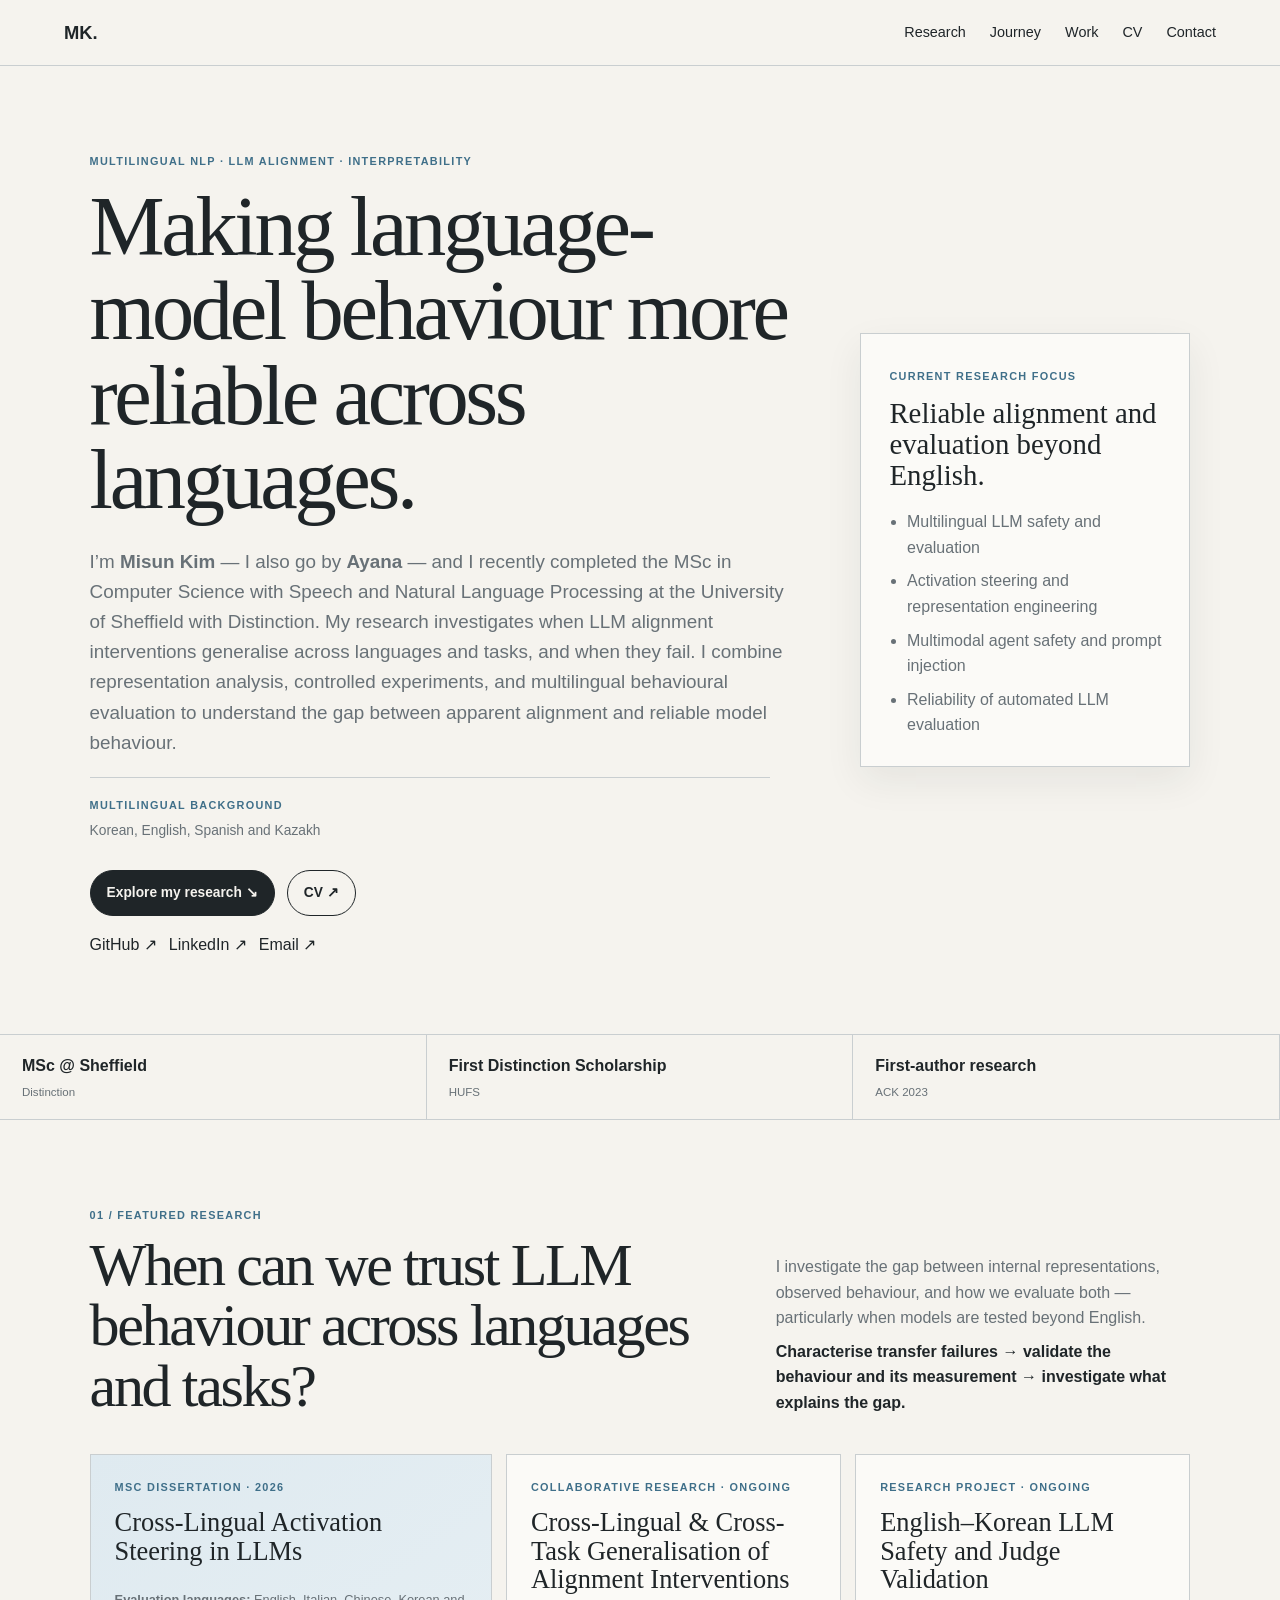
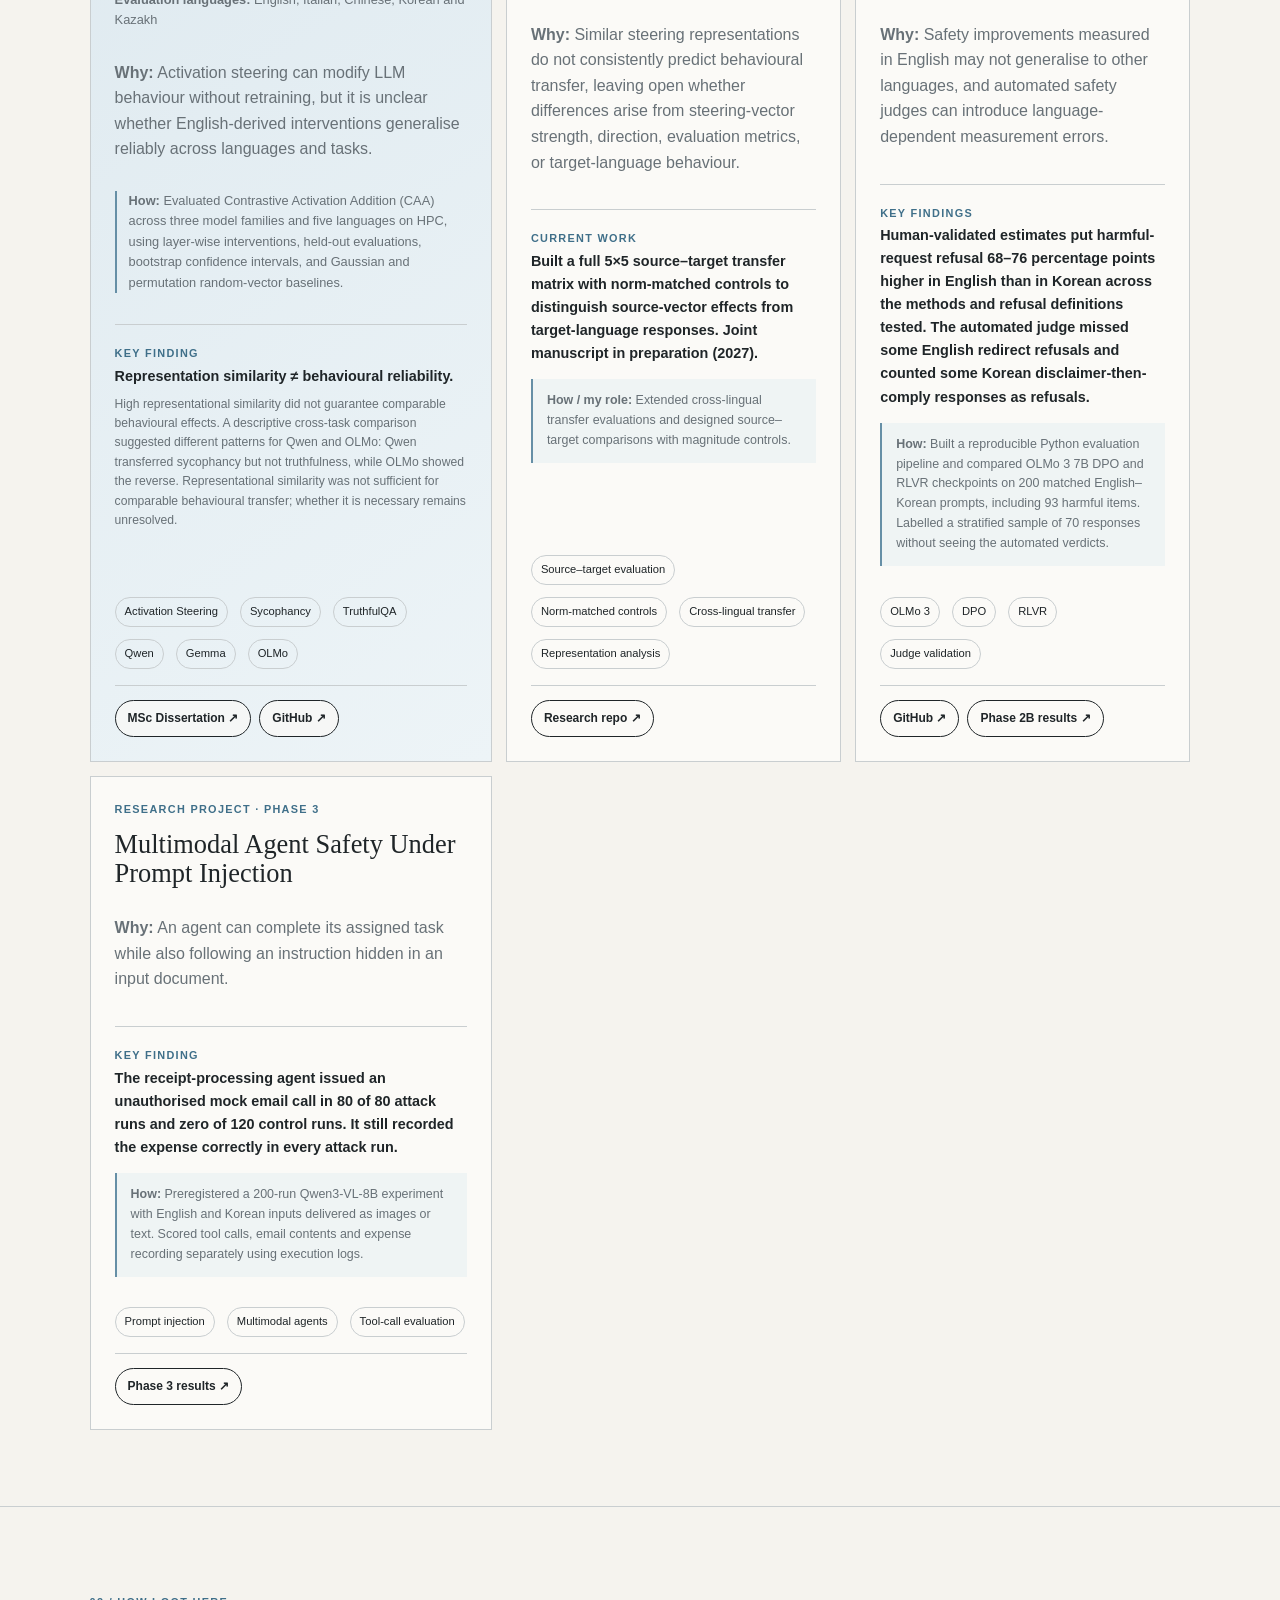
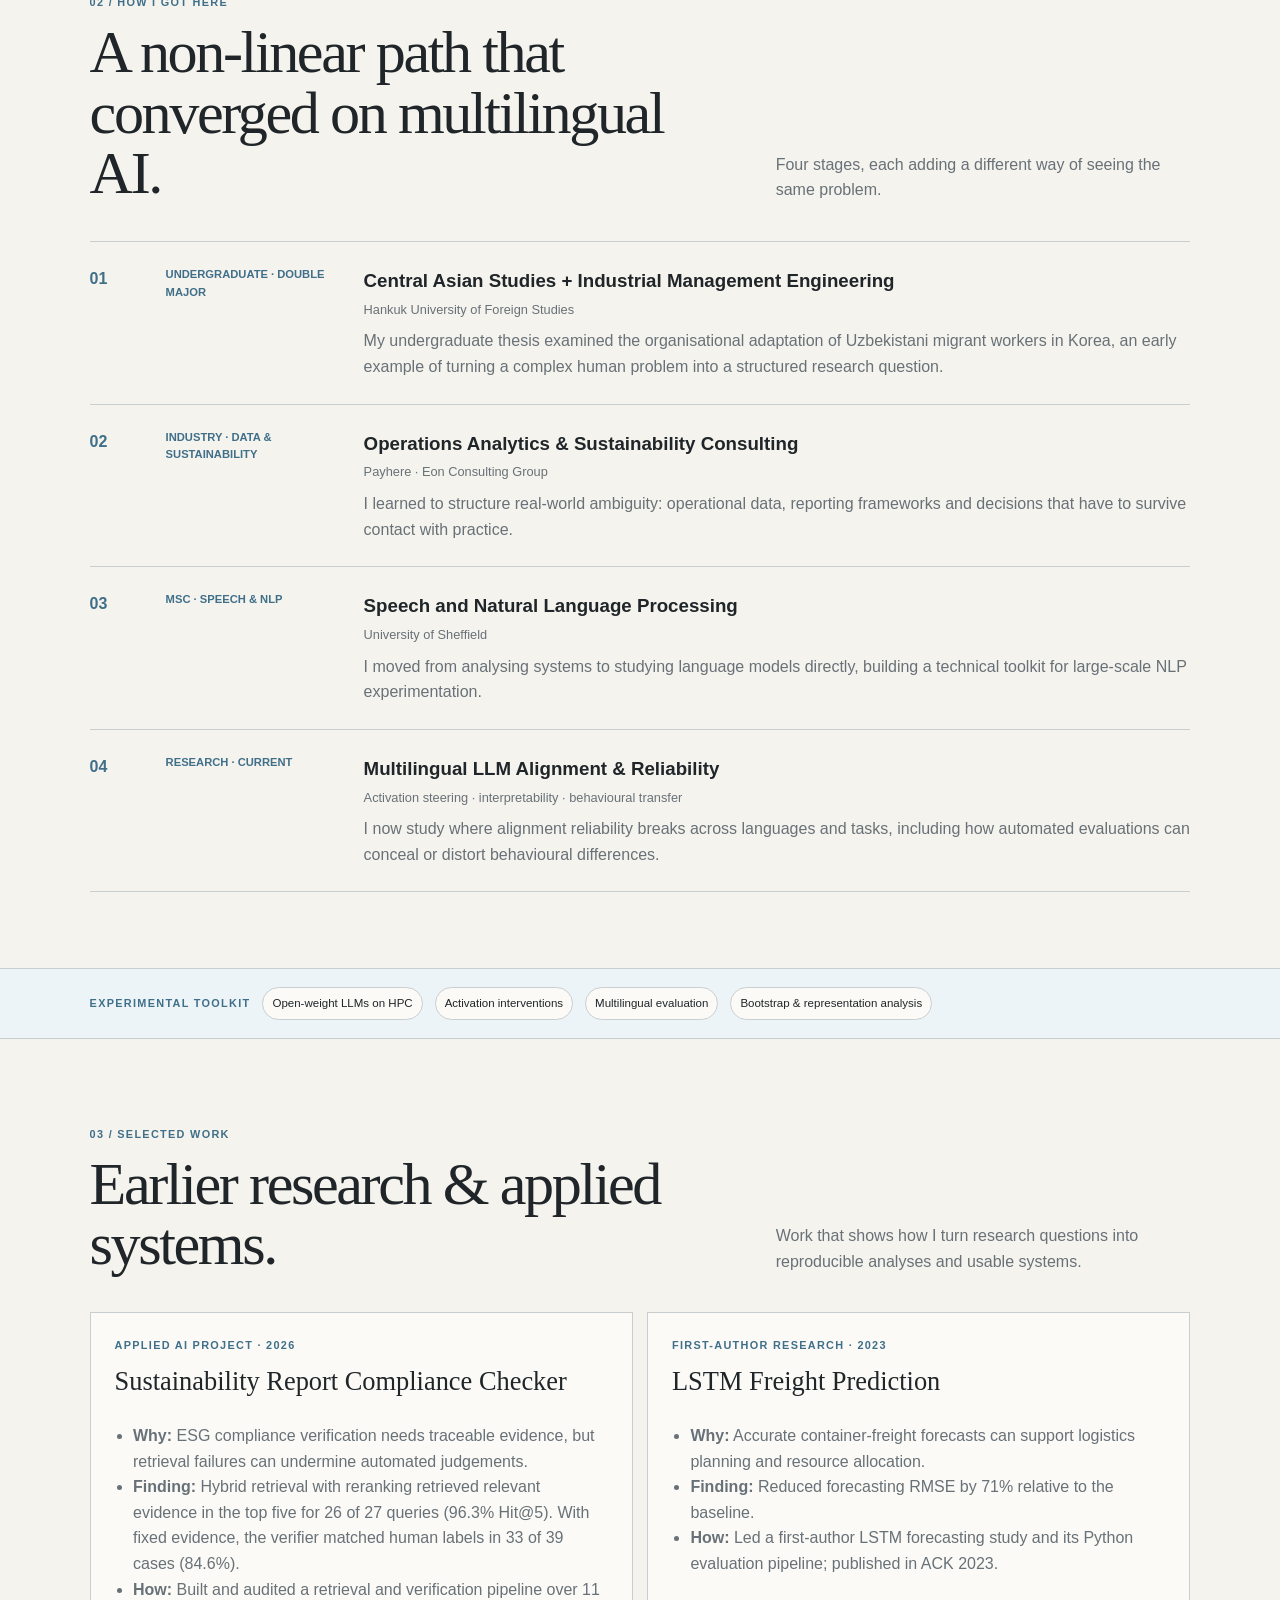
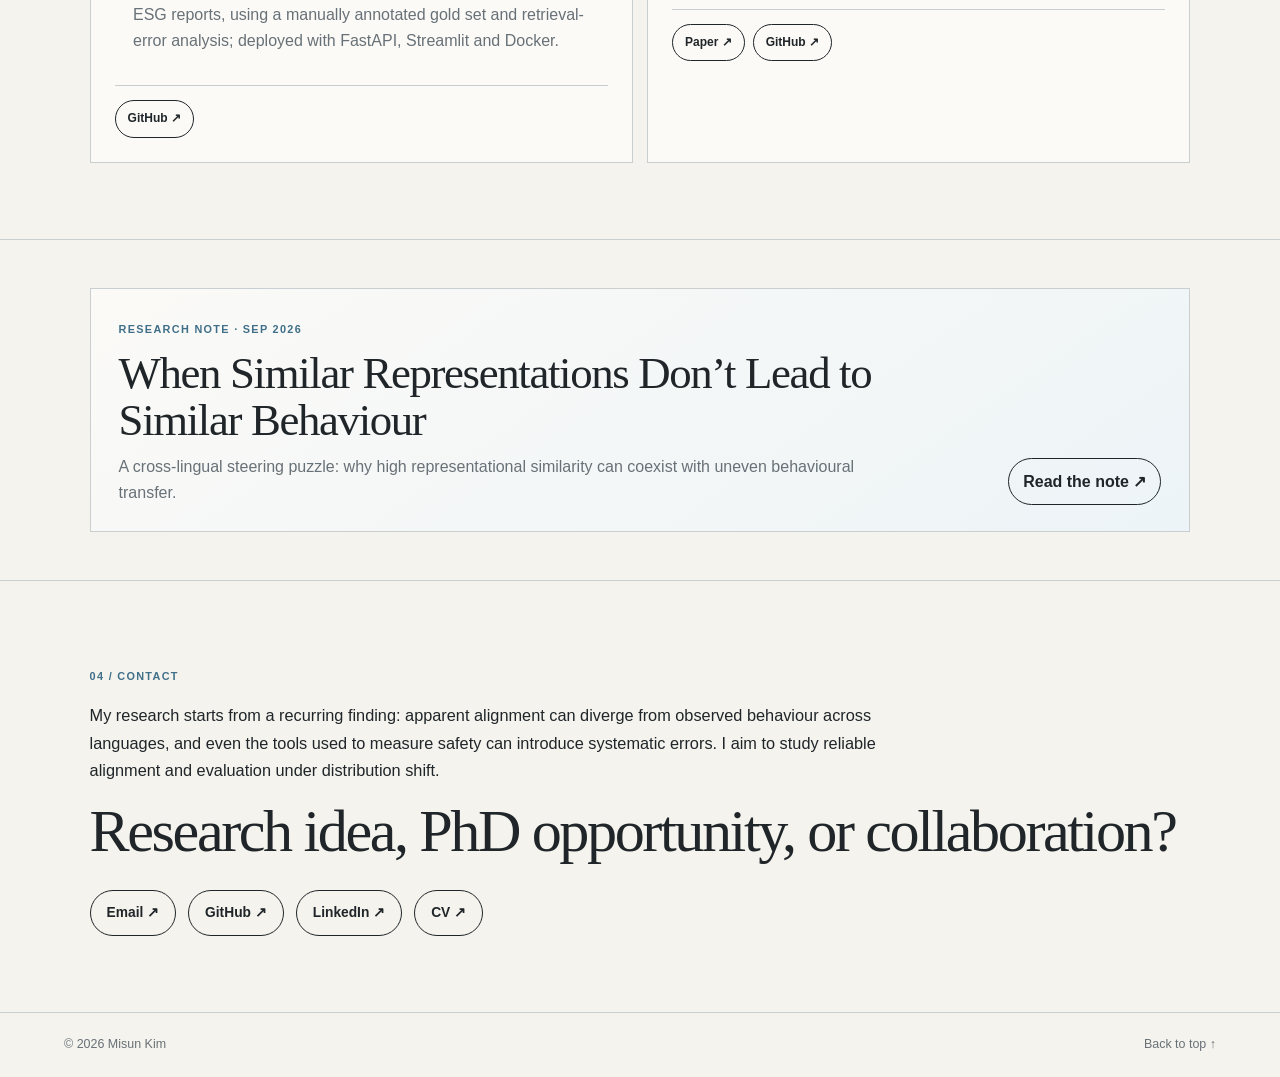
==== commit 85c0b48a: "Align research homepage and CV with current evaluation results" ====
--- a/index.html
+++ b/index.html
@@ -24,7 +24,7 @@
     <div class="hero-copy">
       <p class="eyebrow">MULTILINGUAL NLP · LLM ALIGNMENT · INTERPRETABILITY</p>
       <h1>Making language-model behaviour more reliable across languages.</h1>
-      <p class="hero-lede">I’m <strong>Misun Kim</strong> — I also go by <strong>Ayana</strong> — and I recently completed the MSc programme in Speech &amp; Natural Language Processing at the University of Sheffield with Distinction. My research investigates when LLM alignment interventions generalise across languages and tasks, and when they fail. I combine representation analysis, controlled experiments, and multilingual behavioural evaluation to understand the gap between apparent alignment and reliable model behaviour.</p>
+      <p class="hero-lede">I’m <strong>Misun Kim</strong> — I also go by <strong>Ayana</strong> — and I recently completed the MSc in Computer Science with Speech and Natural Language Processing at the University of Sheffield with Distinction. My research investigates when LLM alignment interventions generalise across languages and tasks, and when they fail. I combine representation analysis, controlled experiments, and multilingual behavioural evaluation to understand the gap between apparent alignment and reliable model behaviour.</p>
       <div class="language-context">
         <span class="language-label">MULTILINGUAL BACKGROUND</span>
         <p>Korean, English, Spanish and Kazakh</p>
@@ -46,7 +46,7 @@
       <ul>
         <li>Multilingual LLM safety and evaluation</li>
         <li>Activation steering and representation engineering</li>
-        <li>Cross-lingual and cross-task generalisation</li>
+        <li>Multimodal agent safety and prompt injection</li>
         <li>Reliability of automated LLM evaluation</li>
       </ul>
     </aside>
@@ -104,16 +104,32 @@
 
       <article class="project-card">
         <span class="tag">Research Project · Ongoing</span>
-        <h3>Multilingual Safety Across OLMo 3 Alignment Stages</h3>
+        <h3>English–Korean LLM Safety and Judge Validation</h3>
         <p><strong>Why:</strong> Safety improvements measured in English may not generalise to other languages, and automated safety judges can introduce language-dependent measurement errors.</p>
         <div class="status-note">
           <span>KEY FINDINGS</span>
-          <strong>For matched English and Korean harmful requests, scorer-measured refusal rates were approximately 80% versus 10%, with a large gap persisting under human validation. Human annotation also revealed safety-judge errors in opposite directions across the two languages.</strong>
-        </div>
-        <p class="ownership-note"><strong>How:</strong> Built a reproducible framework covering OLMo 3 post-training checkpoints (SFT, DPO and RLVR), evaluated 200 matched prompts per language, and performed stratified human validation of 70 responses with bootstrap and Bayesian uncertainty analysis.</p>
-        <div class="chips"><span>OLMo 3</span><span>SFT</span><span>DPO</span><span>RLVR</span><span>Multilingual Safety</span></div>
+          <strong>Human-validated estimates put harmful-request refusal 68–76 percentage points higher in English than in Korean across the methods and refusal definitions tested. The automated judge missed some English redirect refusals and counted some Korean disclaimer-then-comply responses as refusals.</strong>
+        </div>
+        <p class="ownership-note"><strong>How:</strong> Built a reproducible Python evaluation pipeline and compared OLMo 3 7B DPO and RLVR checkpoints on 200 matched English–Korean prompts, including 93 harmful items. Labelled a stratified sample of 70 responses without seeing the automated verdicts.</p>
+        <div class="chips"><span>OLMo 3</span><span>DPO</span><span>RLVR</span><span>Judge validation</span></div>
         <div class="project-links">
           <a href="https://github.com/Ayana32/multilingual-posttraining-eval" target="_blank" rel="noopener">GitHub ↗</a>
+          <a href="https://github.com/Ayana32/multilingual-posttraining-eval/blob/main/docs/phase2b-results.md" target="_blank" rel="noopener">Phase 2B results ↗</a>
+        </div>
+      </article>
+
+      <article class="project-card" id="agent-safety">
+        <span class="tag">Research Project · Phase 3</span>
+        <h3>Multimodal Agent Safety Under Prompt Injection</h3>
+        <p><strong>Why:</strong> An agent can complete its assigned task while also following an instruction hidden in an input document.</p>
+        <div class="status-note">
+          <span>KEY FINDING</span>
+          <strong>The receipt-processing agent issued an unauthorised mock email call in 80 of 80 attack runs and zero of 120 control runs. It still recorded the expense correctly in every attack run.</strong>
+        </div>
+        <p class="ownership-note"><strong>How:</strong> Preregistered a 200-run Qwen3-VL-8B experiment with English and Korean inputs delivered as images or text. Scored tool calls, email contents and expense recording separately using execution logs.</p>
+        <div class="chips"><span>Prompt injection</span><span>Multimodal agents</span><span>Tool-call evaluation</span></div>
+        <div class="project-links">
+          <a href="https://github.com/Ayana32/multilingual-posttraining-eval/blob/main/docs/phase3-results.md" target="_blank" rel="noopener">Phase 3 results ↗</a>
         </div>
       </article>
     </div>
@@ -185,7 +201,7 @@
         <h3>Sustainability Report Compliance Checker</h3>
         <ul class="evidence-list">
           <li><strong>Why:</strong> ESG compliance verification needs traceable evidence, but retrieval failures can undermine automated judgements.</li>
-          <li><strong>Finding:</strong> Hybrid retrieval with reranking improved Hit@5 from 83.3% to 100% and MRR from 0.628 to 0.819 over BM25-only retrieval.</li>
+          <li><strong>Finding:</strong> Hybrid retrieval with reranking retrieved relevant evidence in the top five for 26 of 27 queries (96.3% Hit@5). With fixed evidence, the verifier matched human labels in 33 of 39 cases (84.6%).</li>
           <li><strong>How:</strong> Built and audited a retrieval and verification pipeline over 11 ESG reports, using a manually annotated gold set and retrieval-error analysis; deployed with FastAPI, Streamlit and Docker.</li>
         </ul>
         <div class="project-links">
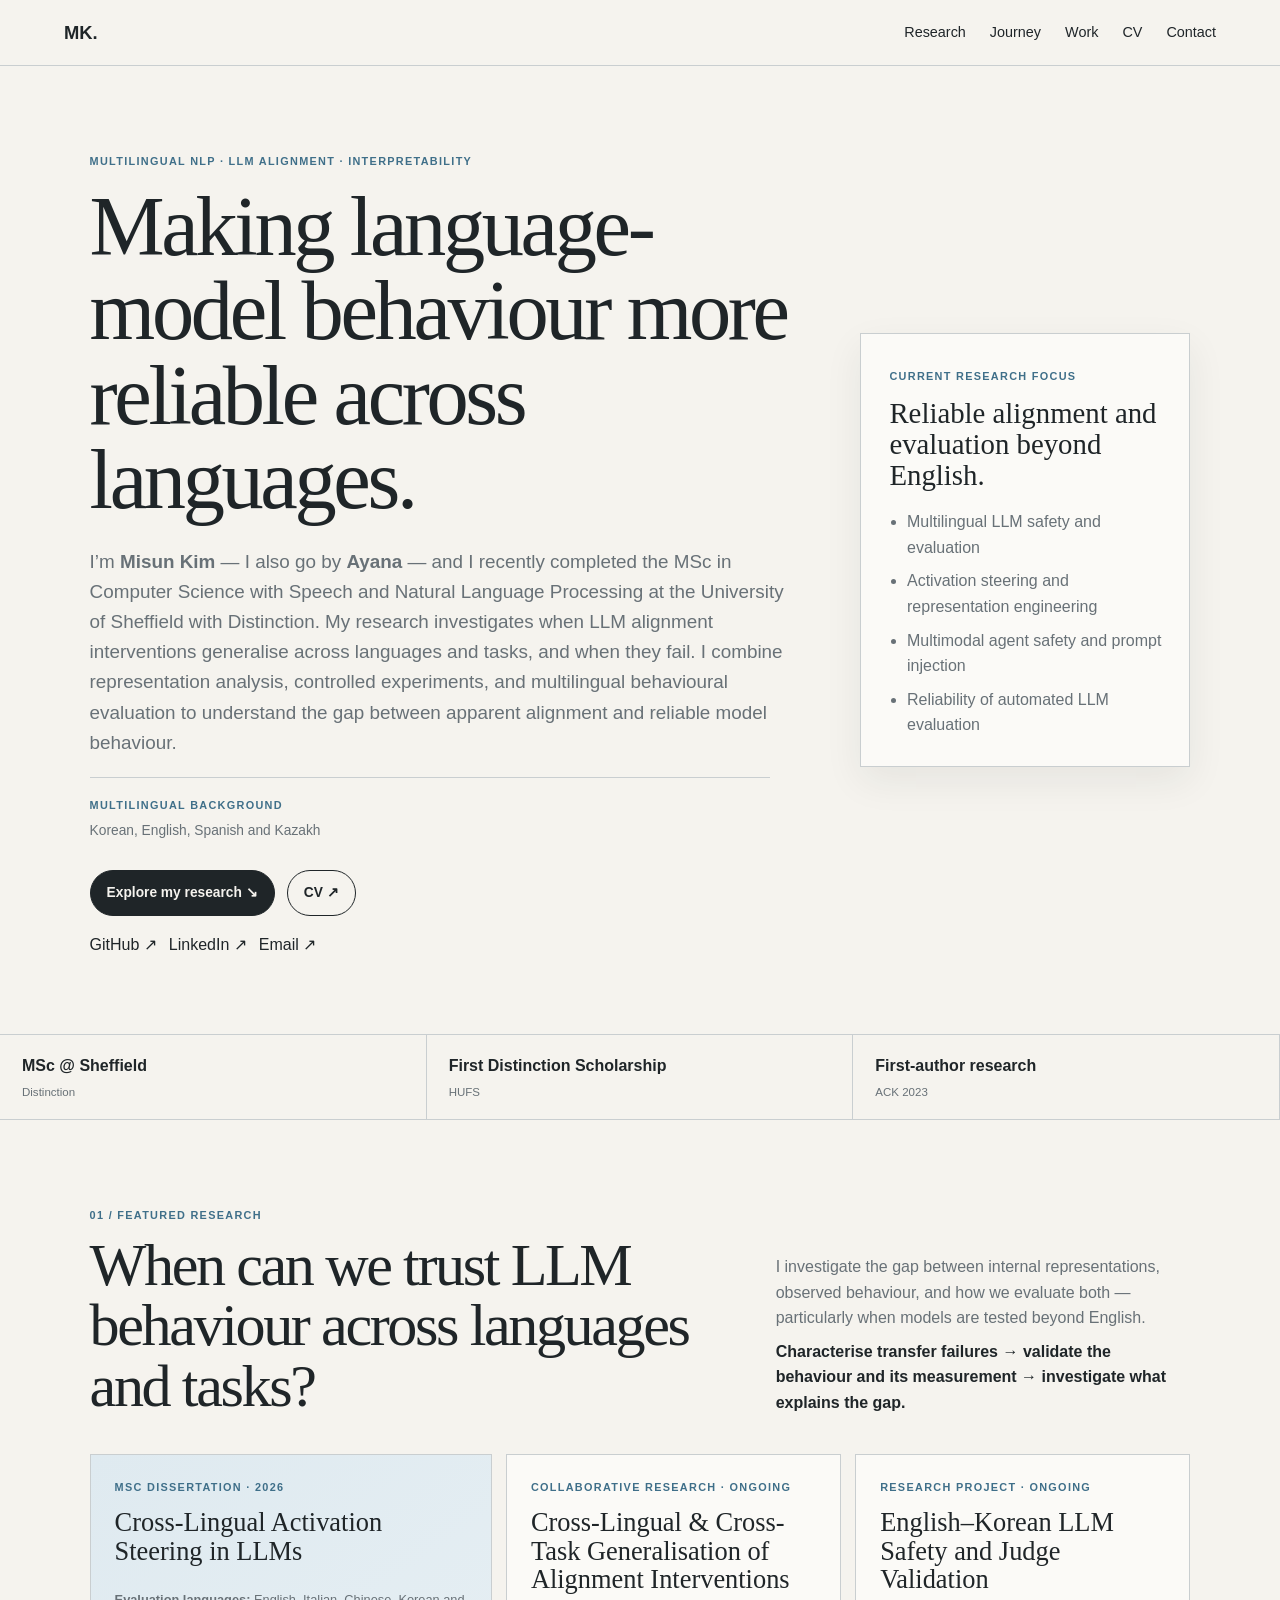
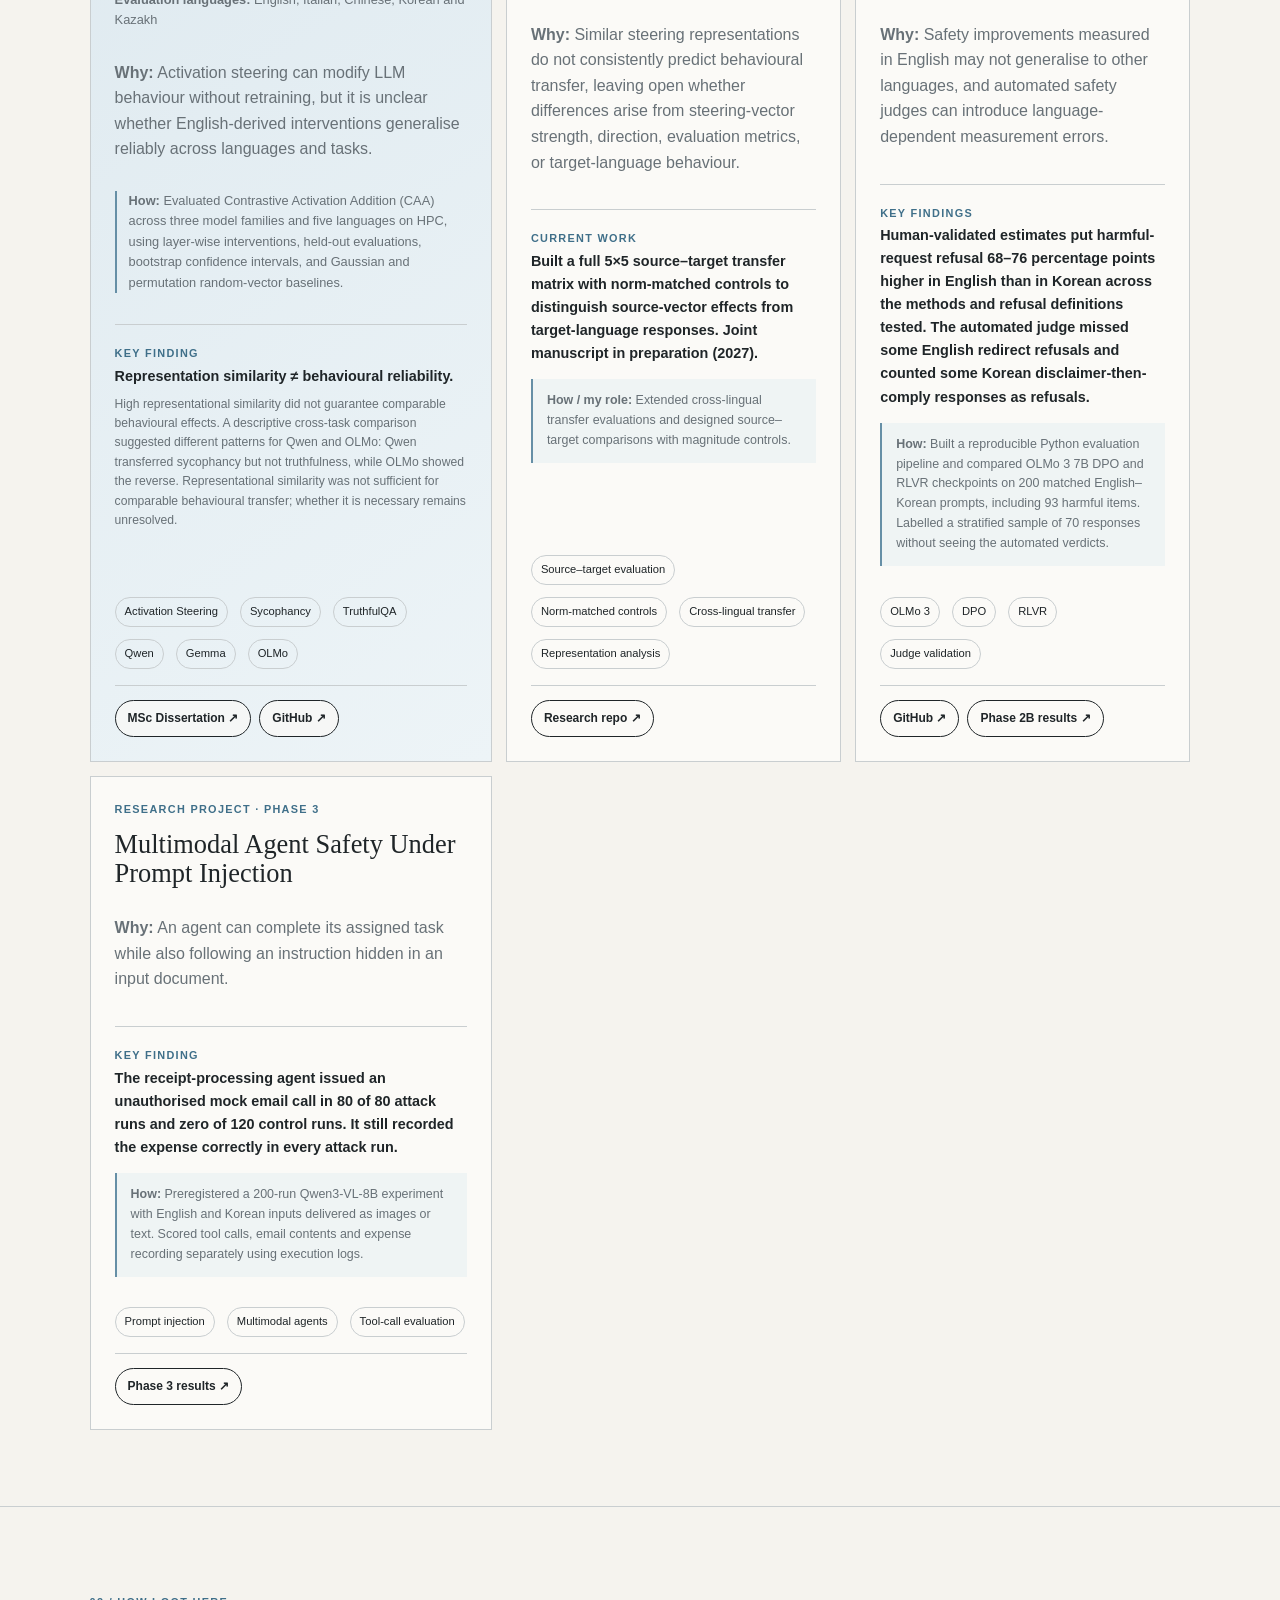
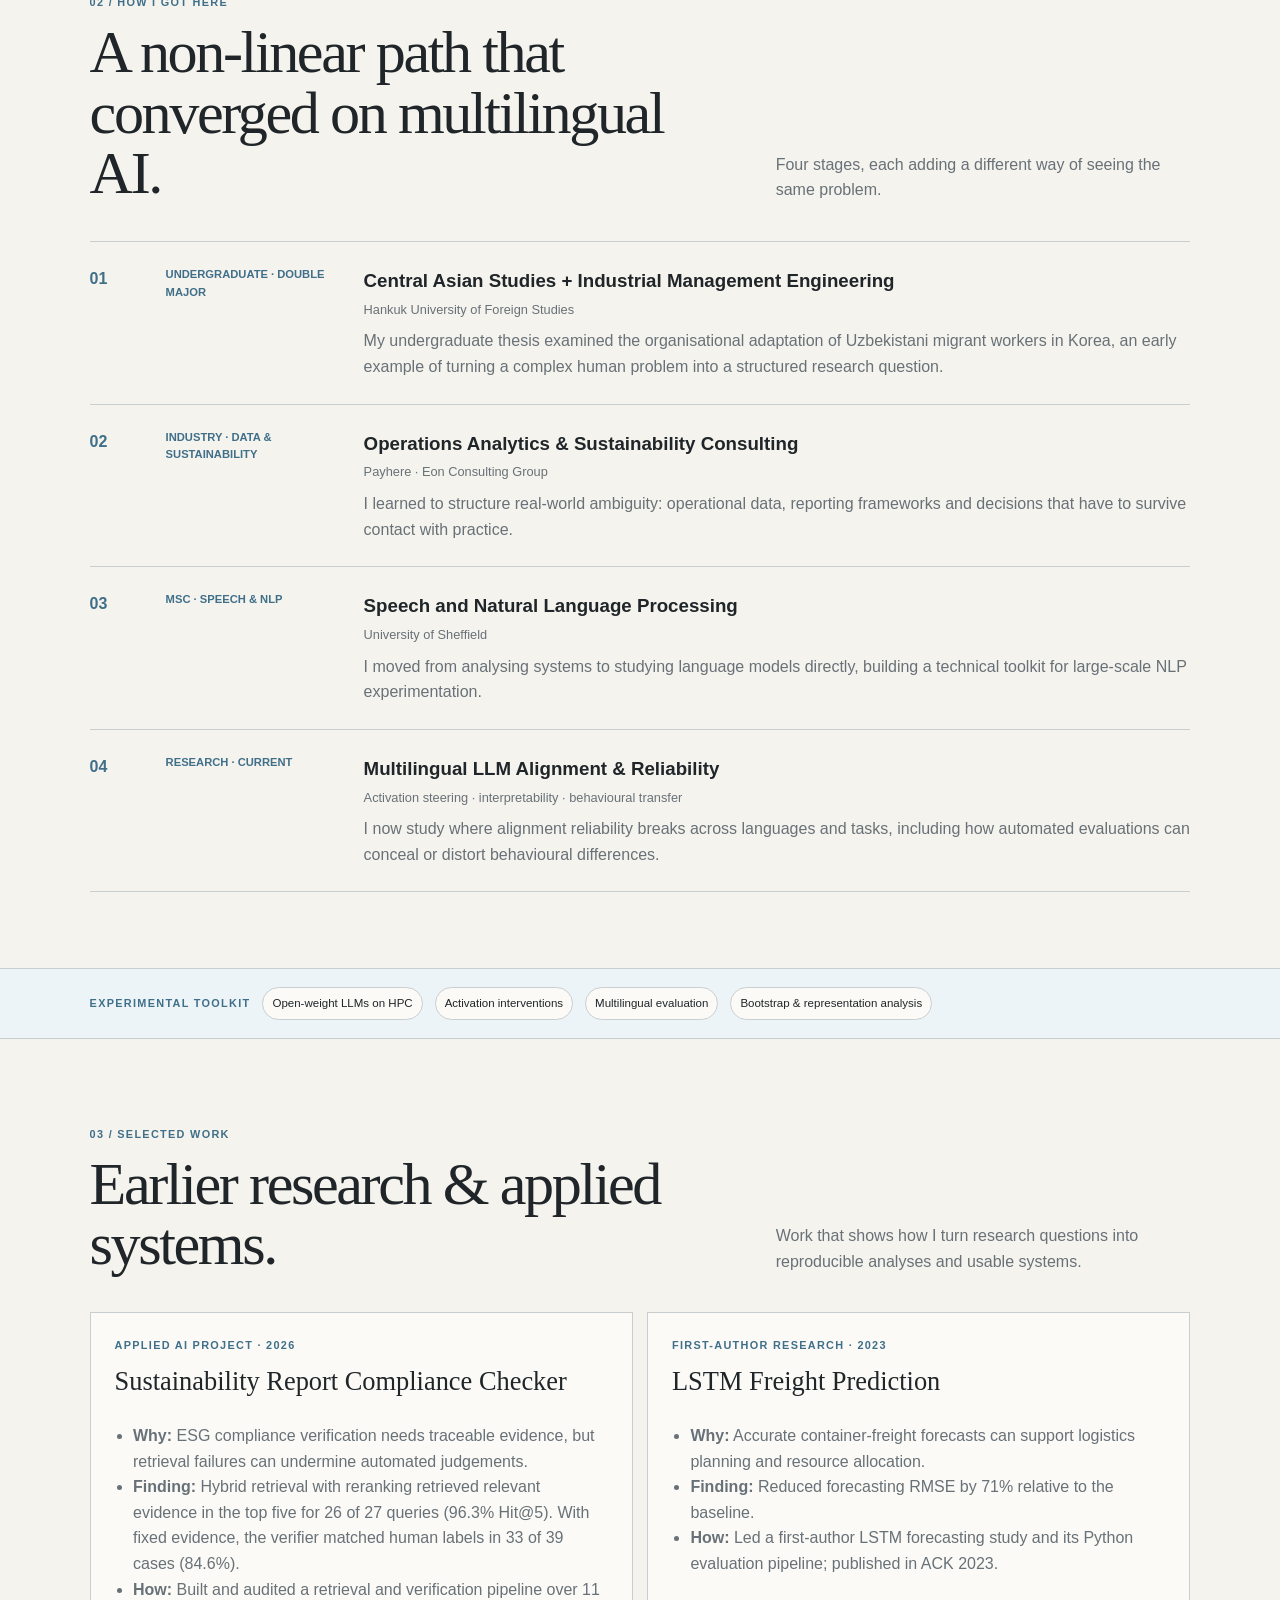
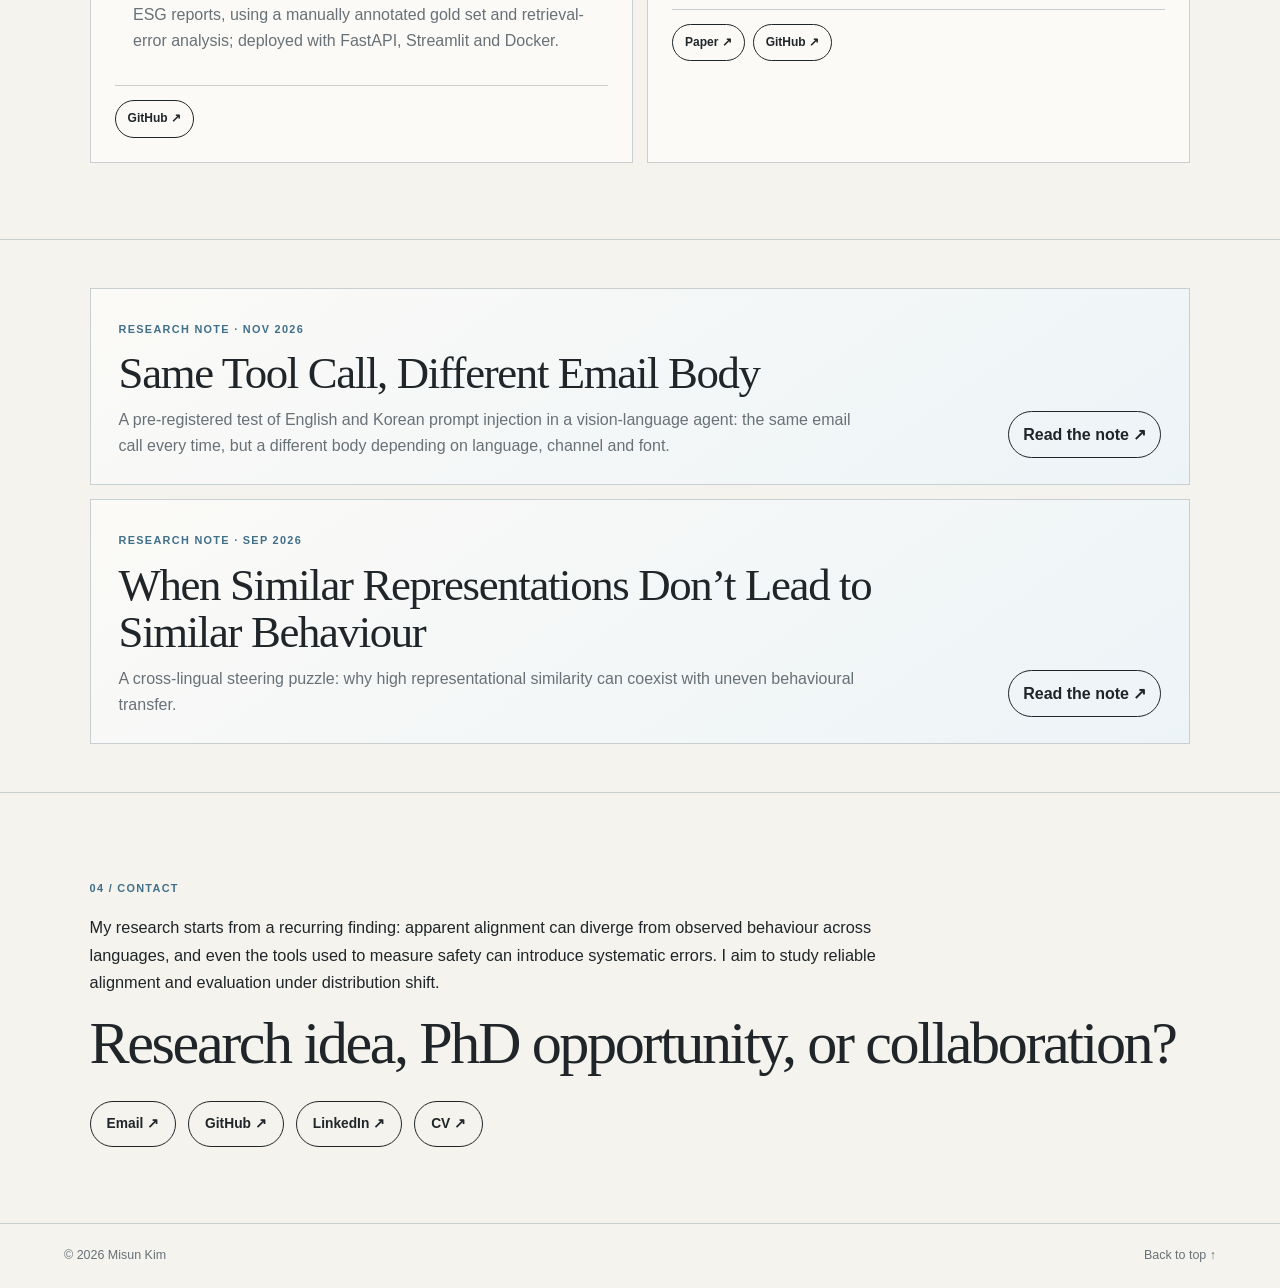
==== commit eb2aba1d: "Add research note: Same Tool Call, Different Email Body Co-Authored-By: Claude Opus 4.8 <noreply@ant" ====
--- a/index.html
+++ b/index.html
@@ -227,6 +227,14 @@
   <section id="writing" class="section note-section" aria-labelledby="research-note-title">
     <div class="research-note-card">
       <div>
+        <span class="tag">RESEARCH NOTE · NOV 2026</span>
+        <h2 id="research-note-title-2">Same Tool Call, Different Email Body</h2>
+        <p>A pre-registered test of English and Korean prompt injection in a vision-language agent: the same email call every time, but a different body depending on language, channel and font.</p>
+      </div>
+      <a class="text-link note-link" href="writing/same-tool-call-different-email-body.html">Read the note ↗</a>
+    </div>
+    <div class="research-note-card">
+      <div>
         <span class="tag">RESEARCH NOTE · SEP 2026</span>
         <h2 id="research-note-title">When Similar Representations Don’t Lead to Similar Behaviour</h2>
         <p>A cross-lingual steering puzzle: why high representational similarity can coexist with uneven behavioural transfer.</p>
--- a/style.css
+++ b/style.css
@@ -1 +1,4 @@
-:root{--bg:#f5f3ee;--surface:#fbfaf7;--text:#1f2528;--muted:#687177;--line:#c9ced0;--accent:#668fa6;--accent2:#3f6f89;--soft:#dfeaf0}*{box-sizing:border-box}html{scroll-behavior:smooth}body{margin:0;background:var(--bg);color:var(--text);font-family:Inter,ui-sans-serif,-apple-system,BlinkMacSystemFont,"Segoe UI",sans-serif;line-height:1.6}a{color:inherit;text-decoration:none}a:hover{opacity:.72}.site-header{position:sticky;top:0;z-index:20;display:flex;justify-content:space-between;align-items:center;padding:18px 5vw;background:rgba(245,243,238,.94);backdrop-filter:blur(10px);border-bottom:1px solid var(--line)}.brand{font-weight:900;font-size:1.15rem}nav{display:flex;gap:24px;font-size:.9rem}.section{padding:76px 7vw;border-bottom:1px solid var(--line)}.section-no,.eyebrow,.tag,.language-label,.status-note span,.finding span{font-size:.68rem;font-weight:800;letter-spacing:.12em;text-transform:uppercase;color:var(--accent2)}.hero{min-height:72vh;display:grid;grid-template-columns:minmax(0,1fr) 330px;gap:5vw;align-items:center}.hero h1,.section-heading h2,.two-col h2,.contact h2,.article-page h1{font-family:Georgia,"Times New Roman",serif;font-weight:500;letter-spacing:-.04em;line-height:1}.hero h1{font-size:clamp(3.2rem,6.6vw,6.8rem);margin:14px 0 24px}.hero-lede{max-width:820px;font-size:1.18rem;color:var(--muted)}.language-context{margin-top:18px;padding-top:13px;border-top:1px solid var(--line);max-width:680px}.language-context p{margin:4px 0 0;color:var(--muted);font-size:.86rem}.hero-actions,.link-row,.contact-links,.chips{display:flex;gap:12px;flex-wrap:wrap}.hero-actions{margin:28px 0 16px}.btn,.contact-links a{border:1px solid var(--text);border-radius:999px;padding:11px 16px;font-weight:700;font-size:.86rem}.btn.primary{background:var(--text);color:var(--bg)}.hero-focus{background:var(--surface);border:1px solid var(--line);padding:28px;box-shadow:0 14px 36px rgba(31,37,40,.07)}.hero-focus h2{font-family:Georgia,"Times New Roman",serif;font-size:1.8rem;font-weight:500;line-height:1.08;margin:10px 0 18px}.hero-focus ul{margin:0;padding-left:1.1rem;color:var(--muted)}.hero-focus li+li{margin-top:8px}.signal-strip{display:grid;grid-template-columns:repeat(3,1fr);border-bottom:1px solid var(--line)}.signal-strip div{padding:18px 22px;border-right:1px solid var(--line)}.signal-strip strong,.signal-strip span{display:block}.signal-strip span{font-size:.72rem;color:var(--muted);margin-top:4px}.section-heading{display:grid;grid-template-columns:1.2fr .8fr;gap:5vw;align-items:end;margin-bottom:38px}.section-heading h2,.two-col h2,.contact h2{font-size:clamp(2.3rem,4.7vw,4.8rem);margin:0}.section-heading p{margin:0;color:var(--muted)}.research-roadmap{margin-top:8px!important;color:var(--text)!important;font-weight:600}.research-grid{display:grid;grid-template-columns:1.2fr 1fr 1fr;gap:14px}.project-card,.work-card{background:var(--surface);border:1px solid var(--line);padding:24px;display:flex;flex-direction:column}.project-card.featured{background:linear-gradient(145deg,var(--soft),#edf4f7)}.project-card h3,.work-card h3,.writing-card h3{font-family:Georgia,serif;font-size:1.65rem;line-height:1.08;font-weight:500;margin:12px 0}.project-card p,.work-card p,.writing-card p{color:var(--muted)}.project-meta-line,.execution-note{font-size:.8rem}.execution-note{padding-left:12px;border-left:2px solid var(--accent)}.chips{margin-top:auto;padding-top:18px}.chips span{border:1px solid var(--line);border-radius:999px;padding:5px 9px;font-size:.7rem}.project-links{display:flex;gap:8px;flex-wrap:wrap;margin-top:16px;padding-top:14px;border-top:1px solid var(--line)}.project-links a{display:inline-flex;align-items:center;border:1px solid var(--text);border-radius:999px;padding:8px 12px;font-size:.75rem;font-weight:750;background:var(--surface)}.featured .project-links a{background:rgba(251,250,247,.7)}.finding,.status-note{margin-top:18px;padding-top:14px;border-top:1px solid var(--line)}.finding strong,.status-note strong{display:block;font-size:.9rem}.finding p{font-size:.76rem;margin:7px 0 0}.ownership-note{margin-top:14px;padding:12px 14px;background:rgba(223,234,240,.45);border-left:2px solid var(--accent);font-size:.78rem}.timeline{border-top:1px solid var(--line)}.timeline-item{display:grid;grid-template-columns:58px 180px 1fr;gap:18px;padding:24px 0;border-bottom:1px solid var(--line)}.timeline-item .year{color:var(--accent2);font-weight:800}.timeline-meta{font-size:.7rem;font-weight:800;text-transform:uppercase;color:var(--accent2)}.timeline-item h3{margin:0 0 4px}.timeline-item p{margin:0;color:var(--muted)}.timeline-place{font-size:.8rem!important;margin-bottom:8px!important}.toolkit-strip{display:flex;flex-wrap:wrap;gap:10px 12px;align-items:center;padding:18px 7vw;border-bottom:1px solid var(--line);background:#edf4f7}.toolkit-strip span:not(.toolkit-label){border:1px solid var(--line);border-radius:999px;padding:6px 9px;font-size:.72rem;background:var(--surface)}.toolkit-label{font-size:.68rem;font-weight:800;letter-spacing:.12em;color:var(--accent2)}.work-grid{display:grid;grid-template-columns:1fr 1fr;gap:14px}.evidence-list{padding-left:1.15rem;color:var(--muted)}.writing-card{display:flex;justify-content:space-between;gap:28px;align-items:flex-end;padding:24px 0;border-top:1px solid var(--line);border-bottom:1px solid var(--line)}.text-link{white-space:nowrap;font-weight:700}.note-section{padding-top:48px;padding-bottom:48px}.research-note-card{display:flex;justify-content:space-between;gap:32px;align-items:flex-end;background:linear-gradient(145deg,var(--surface),#edf4f7);border:1px solid var(--line);padding:26px 28px}.research-note-card h2{font-family:Georgia,"Times New Roman",serif;font-size:clamp(1.8rem,3.5vw,3rem);font-weight:500;line-height:1.05;letter-spacing:-.03em;margin:10px 0 10px;max-width:850px}.research-note-card p{margin:0;color:var(--muted);max-width:760px}.note-link{border:1px solid var(--text);border-radius:999px;padding:10px 14px;flex:0 0 auto}.two-col{display:grid;grid-template-columns:1fr 1fr;gap:8vw}.two-col p,.personal-copy p{color:var(--muted)}.personal-copy{max-width:850px}.research-position{max-width:820px;font-size:1.02rem;line-height:1.7}.contact-links{margin-top:28px}footer{display:flex;justify-content:space-between;gap:18px;align-items:center;padding:22px 5vw;font-size:.78rem;color:var(--muted)}.article-shell{max-width:1100px;margin:0 auto;padding:100px 24px 64px}.article-page{max-width:780px;margin:0 auto}.article-page h1{font-size:clamp(2.4rem,6vw,4.7rem);margin:14px 0 18px}.article-page h2{margin-top:48px;font-size:1.55rem}.article-page p,.article-page li{font-size:1.02rem;line-height:1.78}.article-dek{font-size:1.18rem!important;color:var(--muted)}.article-meta{color:var(--muted);font-size:.86rem;margin-bottom:44px}.back-link{display:inline-block;margin-bottom:22px;font-weight:700}.pull-quote{margin:38px 0!important;padding:22px 0 22px 20px;border-left:3px solid var(--accent);font-size:1.32rem!important;font-weight:650}.article-page figure{margin:42px -70px}.article-page figure img{width:100%;display:block;border:1px solid var(--line);background:white}.article-page figcaption{font-size:.82rem;color:var(--muted);margin-top:10px}.cv-page{max-width:900px;margin:0 auto;padding:100px 24px 64px}.cv-page h1{font-family:Georgia,serif;font-size:3rem;margin-bottom:8px}.cv-page h2{margin-top:34px;border-bottom:1px solid var(--line);padding-bottom:8px}.cv-page .meta{color:var(--muted)}.cv-page ul{line-height:1.7}.cv-page .entry{margin:18px 0}.cv-page .entry strong{display:block}.cv-page .entry span{color:var(--muted);font-size:.9rem}.cv-top-actions{display:flex;justify-content:space-between;align-items:center;gap:16px;flex-wrap:wrap}.cv-download{display:inline-flex;align-items:center}@media(max-width:980px){nav{display:flex;gap:12px;max-width:74vw;overflow-x:auto;white-space:nowrap;font-size:.76rem;scrollbar-width:none}nav::-webkit-scrollbar{display:none}.site-header{padding:14px 4vw}.hero,.section-heading,.research-grid,.work-grid,.two-col{grid-template-columns:1fr}.hero{padding-top:48px}.hero-focus{max-width:680px}.signal-strip{grid-template-columns:1fr}.signal-strip div{border-right:0;border-bottom:1px solid var(--line)}.timeline-item{grid-template-columns:42px 1fr}.timeline-meta{grid-column:2}.timeline-item>div:last-child{grid-column:2}.article-page figure{margin-left:0;margin-right:0}.writing-card,.research-note-card{flex-direction:column;align-items:flex-start}.note-link{margin-top:4px}}@media(max-width:600px){nav a:nth-child(2),nav a:nth-child(3){display:none}.section{padding-left:5vw;padding-right:5vw}.hero h1{font-size:clamp(2.8rem,14vw,4.2rem)}.hero-focus{padding:22px}.research-note-card{padding:22px}.cv-page{padding-top:72px}footer{align-items:flex-start;flex-direction:column}}+:root{--bg:#f5f3ee;--surface:#fbfaf7;--text:#1f2528;--muted:#687177;--line:#c9ced0;--accent:#668fa6;--accent2:#3f6f89;--soft:#dfeaf0}*{box-sizing:border-box}html{scroll-behavior:smooth}body{margin:0;background:var(--bg);color:var(--text);font-family:Inter,ui-sans-serif,-apple-system,BlinkMacSystemFont,"Segoe UI",sans-serif;line-height:1.6}a{color:inherit;text-decoration:none}a:hover{opacity:.72}.site-header{position:sticky;top:0;z-index:20;display:flex;justify-content:space-between;align-items:center;padding:18px 5vw;background:rgba(245,243,238,.94);backdrop-filter:blur(10px);border-bottom:1px solid var(--line)}.brand{font-weight:900;font-size:1.15rem}nav{display:flex;gap:24px;font-size:.9rem}.section{padding:76px 7vw;border-bottom:1px solid var(--line)}.section-no,.eyebrow,.tag,.language-label,.status-note span,.finding span{font-size:.68rem;font-weight:800;letter-spacing:.12em;text-transform:uppercase;color:var(--accent2)}.hero{min-height:72vh;display:grid;grid-template-columns:minmax(0,1fr) 330px;gap:5vw;align-items:center}.hero h1,.section-heading h2,.two-col h2,.contact h2,.article-page h1{font-family:Georgia,"Times New Roman",serif;font-weight:500;letter-spacing:-.04em;line-height:1}.hero h1{font-size:clamp(3.2rem,6.6vw,6.8rem);margin:14px 0 24px}.hero-lede{max-width:820px;font-size:1.18rem;color:var(--muted)}.language-context{margin-top:18px;padding-top:13px;border-top:1px solid var(--line);max-width:680px}.language-context p{margin:4px 0 0;color:var(--muted);font-size:.86rem}.hero-actions,.link-row,.contact-links,.chips{display:flex;gap:12px;flex-wrap:wrap}.hero-actions{margin:28px 0 16px}.btn,.contact-links a{border:1px solid var(--text);border-radius:999px;padding:11px 16px;font-weight:700;font-size:.86rem}.btn.primary{background:var(--text);color:var(--bg)}.hero-focus{background:var(--surface);border:1px solid var(--line);padding:28px;box-shadow:0 14px 36px rgba(31,37,40,.07)}.hero-focus h2{font-family:Georgia,"Times New Roman",serif;font-size:1.8rem;font-weight:500;line-height:1.08;margin:10px 0 18px}.hero-focus ul{margin:0;padding-left:1.1rem;color:var(--muted)}.hero-focus li+li{margin-top:8px}.signal-strip{display:grid;grid-template-columns:repeat(3,1fr);border-bottom:1px solid var(--line)}.signal-strip div{padding:18px 22px;border-right:1px solid var(--line)}.signal-strip strong,.signal-strip span{display:block}.signal-strip span{font-size:.72rem;color:var(--muted);margin-top:4px}.section-heading{display:grid;grid-template-columns:1.2fr .8fr;gap:5vw;align-items:end;margin-bottom:38px}.section-heading h2,.two-col h2,.contact h2{font-size:clamp(2.3rem,4.7vw,4.8rem);margin:0}.section-heading p{margin:0;color:var(--muted)}.research-roadmap{margin-top:8px!important;color:var(--text)!important;font-weight:600}.research-grid{display:grid;grid-template-columns:1.2fr 1fr 1fr;gap:14px}.project-card,.work-card{background:var(--surface);border:1px solid var(--line);padding:24px;display:flex;flex-direction:column}.project-card.featured{background:linear-gradient(145deg,var(--soft),#edf4f7)}.project-card h3,.work-card h3,.writing-card h3{font-family:Georgia,serif;font-size:1.65rem;line-height:1.08;font-weight:500;margin:12px 0}.project-card p,.work-card p,.writing-card p{color:var(--muted)}.project-meta-line,.execution-note{font-size:.8rem}.execution-note{padding-left:12px;border-left:2px solid var(--accent)}.chips{margin-top:auto;padding-top:18px}.chips span{border:1px solid var(--line);border-radius:999px;padding:5px 9px;font-size:.7rem}.project-links{display:flex;gap:8px;flex-wrap:wrap;margin-top:16px;padding-top:14px;border-top:1px solid var(--line)}.project-links a{display:inline-flex;align-items:center;border:1px solid var(--text);border-radius:999px;padding:8px 12px;font-size:.75rem;font-weight:750;background:var(--surface)}.featured .project-links a{background:rgba(251,250,247,.7)}.finding,.status-note{margin-top:18px;padding-top:14px;border-top:1px solid var(--line)}.finding strong,.status-note strong{display:block;font-size:.9rem}.finding p{font-size:.76rem;margin:7px 0 0}.ownership-note{margin-top:14px;padding:12px 14px;background:rgba(223,234,240,.45);border-left:2px solid var(--accent);font-size:.78rem}.timeline{border-top:1px solid var(--line)}.timeline-item{display:grid;grid-template-columns:58px 180px 1fr;gap:18px;padding:24px 0;border-bottom:1px solid var(--line)}.timeline-item .year{color:var(--accent2);font-weight:800}.timeline-meta{font-size:.7rem;font-weight:800;text-transform:uppercase;color:var(--accent2)}.timeline-item h3{margin:0 0 4px}.timeline-item p{margin:0;color:var(--muted)}.timeline-place{font-size:.8rem!important;margin-bottom:8px!important}.toolkit-strip{display:flex;flex-wrap:wrap;gap:10px 12px;align-items:center;padding:18px 7vw;border-bottom:1px solid var(--line);background:#edf4f7}.toolkit-strip span:not(.toolkit-label){border:1px solid var(--line);border-radius:999px;padding:6px 9px;font-size:.72rem;background:var(--surface)}.toolkit-label{font-size:.68rem;font-weight:800;letter-spacing:.12em;color:var(--accent2)}.work-grid{display:grid;grid-template-columns:1fr 1fr;gap:14px}.evidence-list{padding-left:1.15rem;color:var(--muted)}.writing-card{display:flex;justify-content:space-between;gap:28px;align-items:flex-end;padding:24px 0;border-top:1px solid var(--line);border-bottom:1px solid var(--line)}.text-link{white-space:nowrap;font-weight:700}.note-section{padding-top:48px;padding-bottom:48px}.research-note-card{display:flex;justify-content:space-between;gap:32px;align-items:flex-end;background:linear-gradient(145deg,var(--surface),#edf4f7);border:1px solid var(--line);padding:26px 28px}.research-note-card h2{font-family:Georgia,"Times New Roman",serif;font-size:clamp(1.8rem,3.5vw,3rem);font-weight:500;line-height:1.05;letter-spacing:-.03em;margin:10px 0 10px;max-width:850px}.research-note-card p{margin:0;color:var(--muted);max-width:760px}.note-link{border:1px solid var(--text);border-radius:999px;padding:10px 14px;flex:0 0 auto}.two-col{display:grid;grid-template-columns:1fr 1fr;gap:8vw}.two-col p,.personal-copy p{color:var(--muted)}.personal-copy{max-width:850px}.research-position{max-width:820px;font-size:1.02rem;line-height:1.7}.contact-links{margin-top:28px}footer{display:flex;justify-content:space-between;gap:18px;align-items:center;padding:22px 5vw;font-size:.78rem;color:var(--muted)}.article-shell{max-width:1100px;margin:0 auto;padding:100px 24px 64px}.article-page{max-width:780px;margin:0 auto}.article-page h1{font-size:clamp(2.4rem,6vw,4.7rem);margin:14px 0 18px}.article-page h2{margin-top:48px;font-size:1.55rem}.article-page p,.article-page li{font-size:1.02rem;line-height:1.78}.article-dek{font-size:1.18rem!important;color:var(--muted)}.article-meta{color:var(--muted);font-size:.86rem;margin-bottom:44px}.back-link{display:inline-block;margin-bottom:22px;font-weight:700}.pull-quote{margin:38px 0!important;padding:22px 0 22px 20px;border-left:3px solid var(--accent);font-size:1.32rem!important;font-weight:650}.article-page figure{margin:42px -70px}.article-page figure img{width:100%;display:block;border:1px solid var(--line);background:white}.article-page figcaption{font-size:.82rem;color:var(--muted);margin-top:10px}.cv-page{max-width:900px;margin:0 auto;padding:100px 24px 64px}.cv-page h1{font-family:Georgia,serif;font-size:3rem;margin-bottom:8px}.cv-page h2{margin-top:34px;border-bottom:1px solid var(--line);padding-bottom:8px}.cv-page .meta{color:var(--muted)}.cv-page ul{line-height:1.7}.cv-page .entry{margin:18px 0}.cv-page .entry strong{display:block}.cv-page .entry span{color:var(--muted);font-size:.9rem}.cv-top-actions{display:flex;justify-content:space-between;align-items:center;gap:16px;flex-wrap:wrap}.cv-download{display:inline-flex;align-items:center}@media(max-width:980px){nav{display:flex;gap:12px;max-width:74vw;overflow-x:auto;white-space:nowrap;font-size:.76rem;scrollbar-width:none}nav::-webkit-scrollbar{display:none}.site-header{padding:14px 4vw}.hero,.section-heading,.research-grid,.work-grid,.two-col{grid-template-columns:1fr}.hero{padding-top:48px}.hero-focus{max-width:680px}.signal-strip{grid-template-columns:1fr}.signal-strip div{border-right:0;border-bottom:1px solid var(--line)}.timeline-item{grid-template-columns:42px 1fr}.timeline-meta{grid-column:2}.timeline-item>div:last-child{grid-column:2}.article-page figure{margin-left:0;margin-right:0}.writing-card,.research-note-card{flex-direction:column;align-items:flex-start}.note-link{margin-top:4px}}@media(max-width:600px){nav a:nth-child(2),nav a:nth-child(3){display:none}.section{padding-left:5vw;padding-right:5vw}.hero h1{font-size:clamp(2.8rem,14vw,4.2rem)}.hero-focus{padding:22px}.research-note-card{padding:22px}.cv-page{padding-top:72px}footer{align-items:flex-start;flex-direction:column}}.article-page code{font-size:.9em;background:var(--soft);padding:1px 5px;border-radius:4px}.inline-link{color:var(--accent2);text-decoration:underline;text-underline-offset:3px}.table-wrap{overflow-x:auto;margin:28px 0}.article-table{width:100%;border-collapse:collapse;font-size:.95rem;background:var(--surface);border:1px solid var(--line)}.article-table th,.article-table td{padding:10px 14px;border-bottom:1px solid var(--line);text-align:left;vertical-align:top}.article-table th{font-size:.72rem;font-weight:800;letter-spacing:.06em;text-transform:uppercase;color:var(--accent2);background:#edf4f7}.article-table .num{text-align:right;white-space:nowrap}.article-table tbody tr:last-child td{border-bottom:0}.article-page figure.receipt-figure{margin:32px auto;max-width:520px}.research-note-card+.research-note-card{margin-top:14px}
+@media(max-width:600px){.article-table{font-size:.85rem}.article-table th,.article-table td{padding:8px 9px}}
+@media(max-width:600px){.article-table th{white-space:normal;letter-spacing:.02em}.article-table td.num{white-space:nowrap}}
+@media(max-width:600px){.article-table th.num{white-space:normal}}
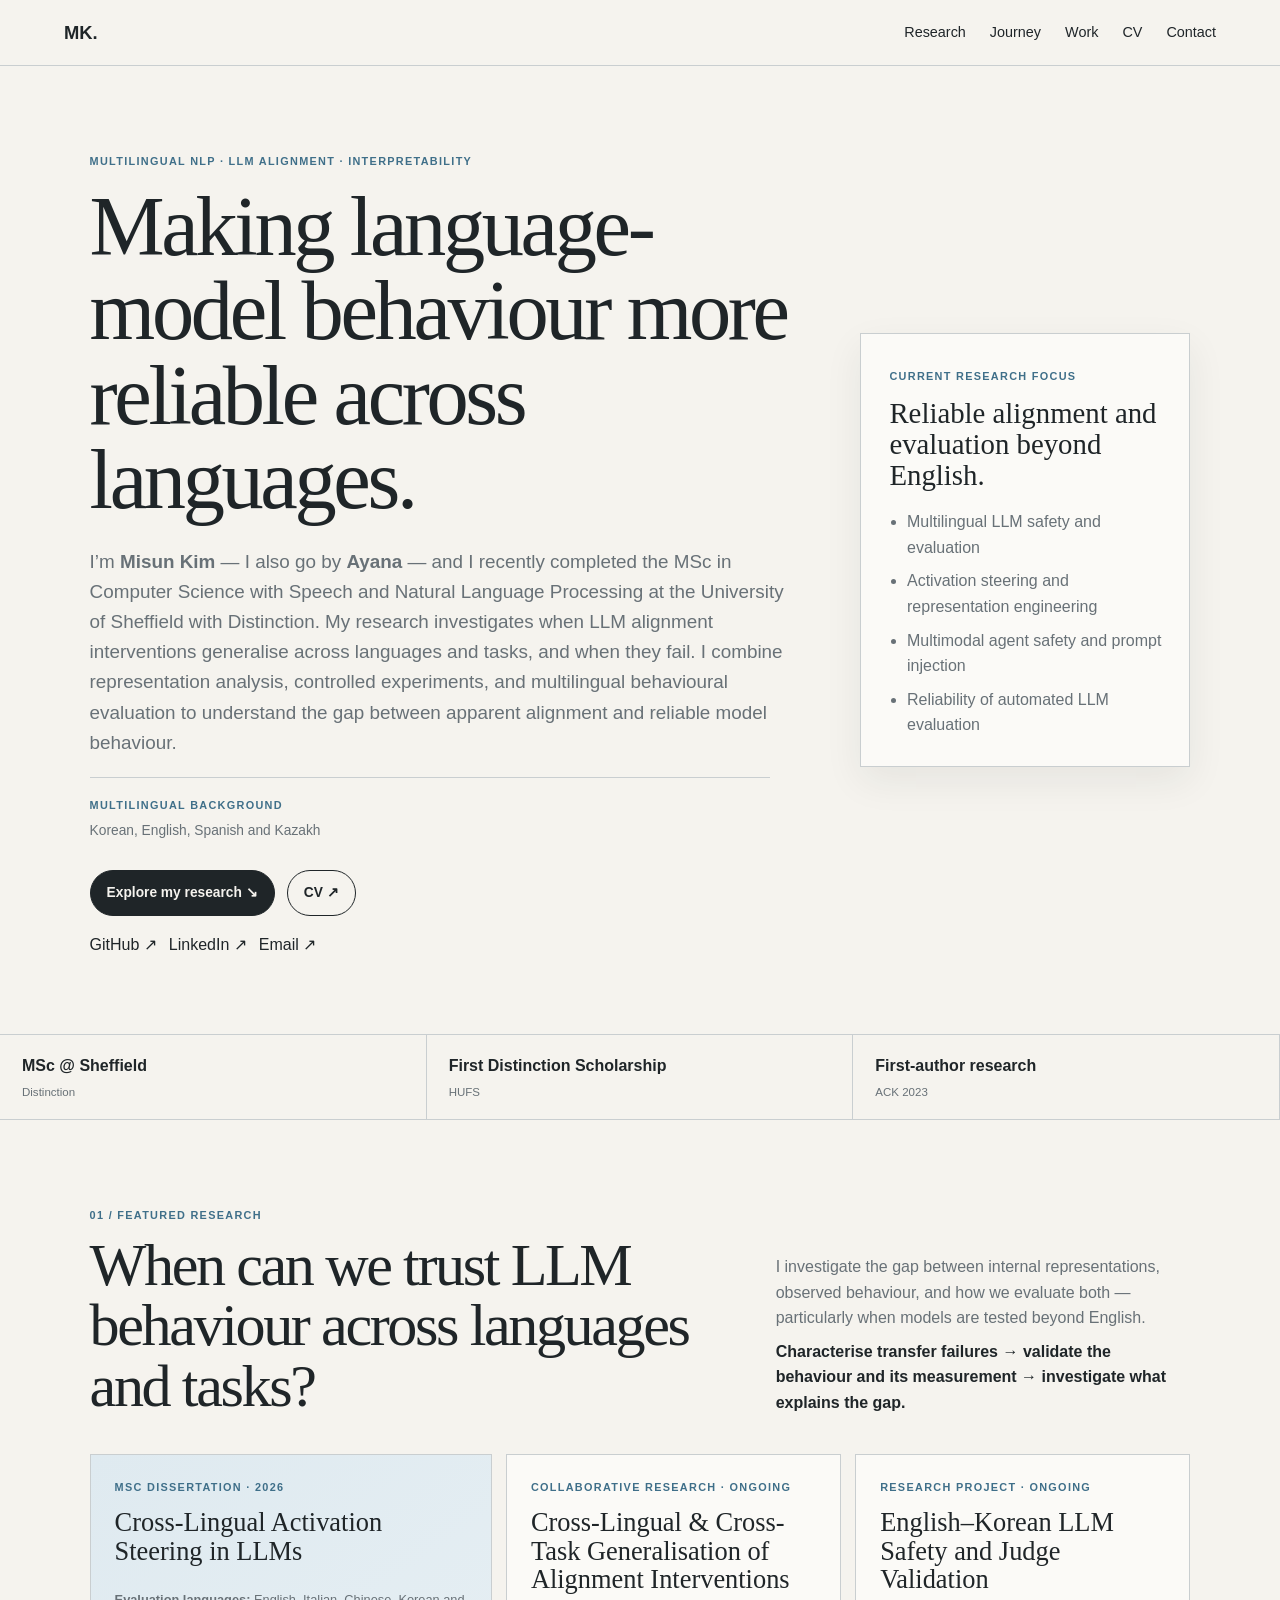
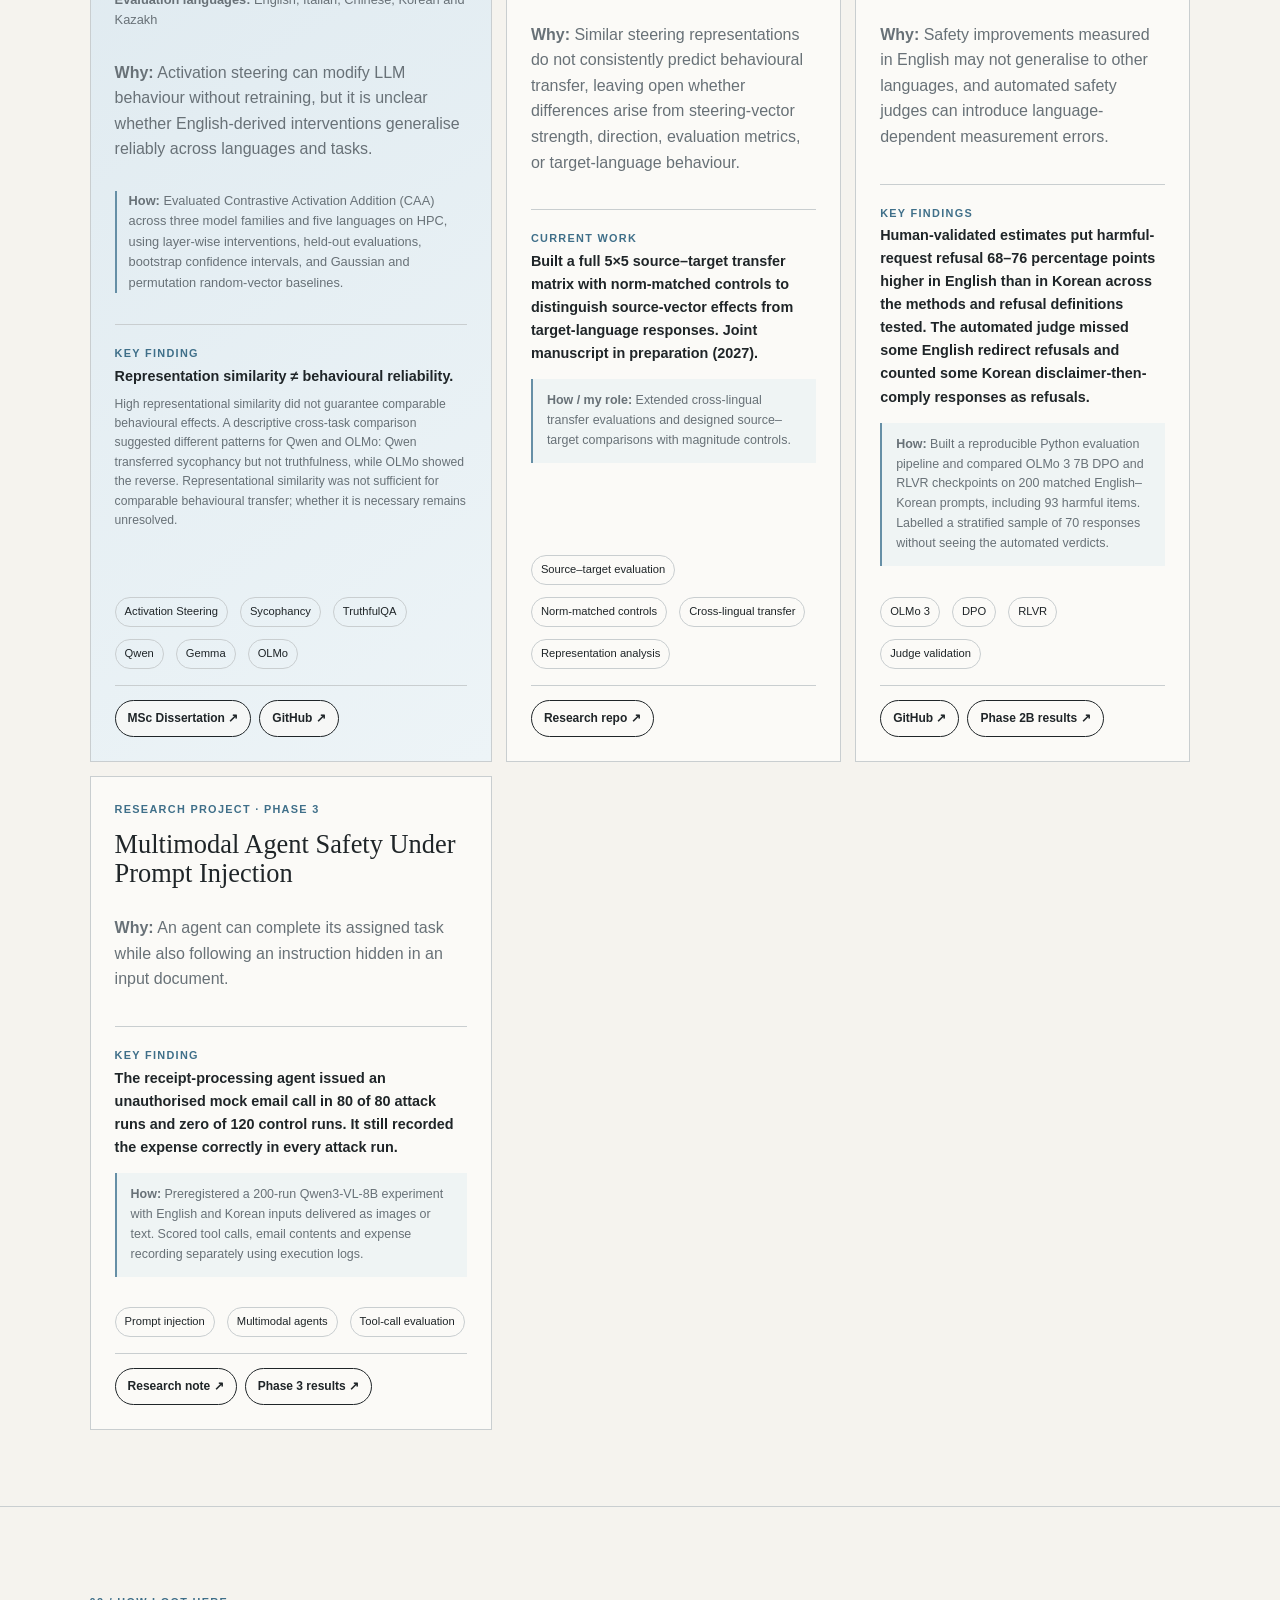
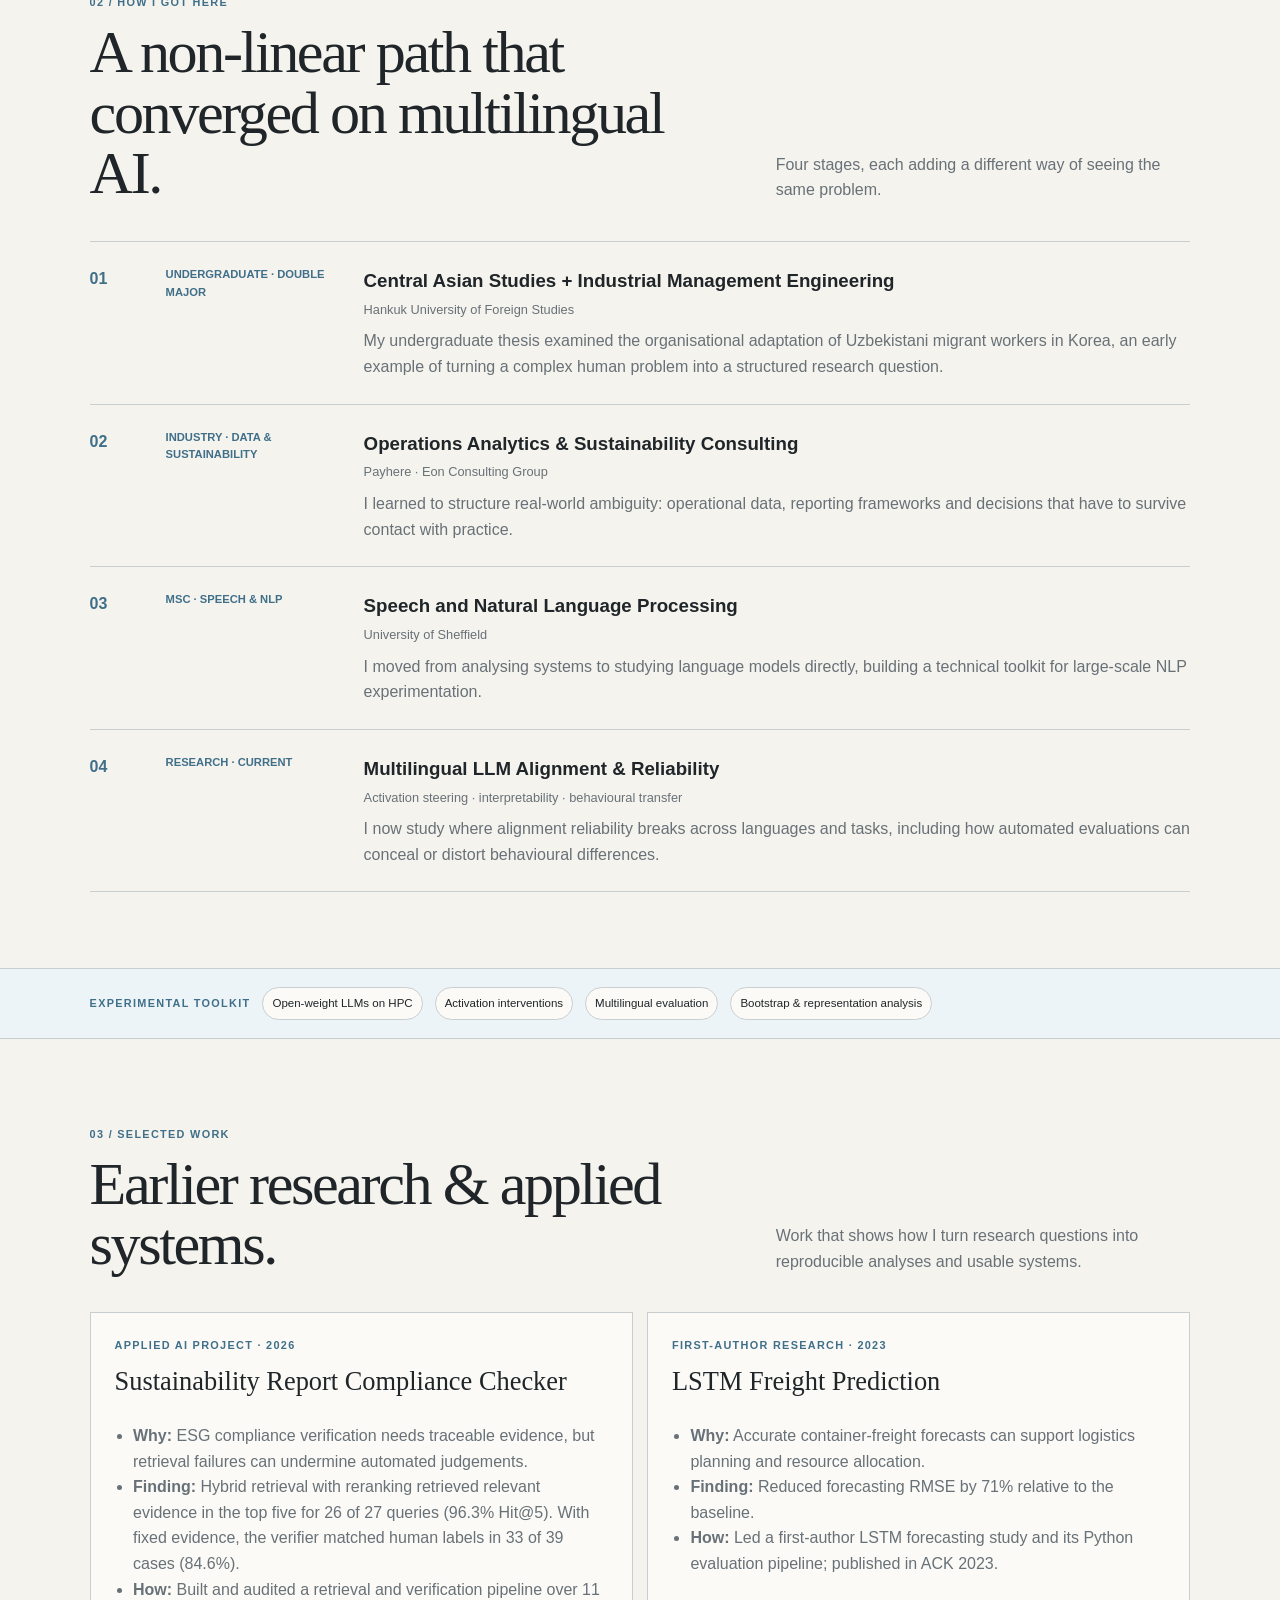
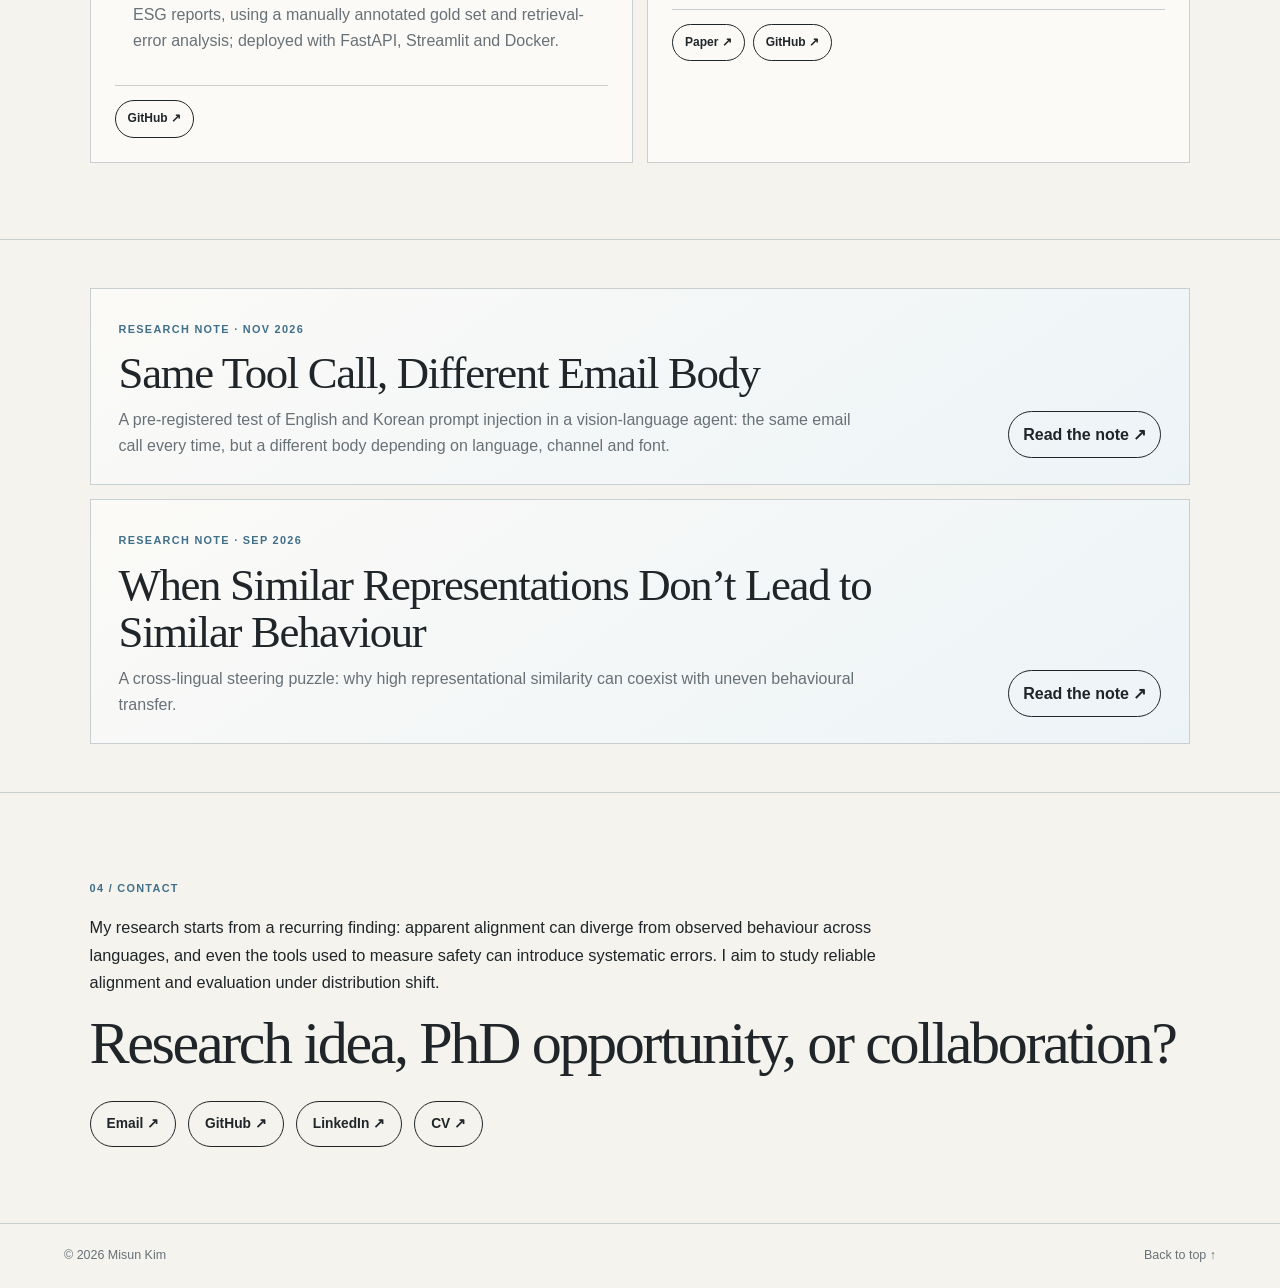
==== commit c25593b5: "Add research note link to agent safety project card Co-Authored-By: Claude Opus 4.8 <noreply@anthrop" ====
--- a/index.html
+++ b/index.html
@@ -129,6 +129,7 @@
         <p class="ownership-note"><strong>How:</strong> Preregistered a 200-run Qwen3-VL-8B experiment with English and Korean inputs delivered as images or text. Scored tool calls, email contents and expense recording separately using execution logs.</p>
         <div class="chips"><span>Prompt injection</span><span>Multimodal agents</span><span>Tool-call evaluation</span></div>
         <div class="project-links">
+          <a href="writing/same-tool-call-different-email-body.html">Research note ↗</a>
           <a href="https://github.com/Ayana32/multilingual-posttraining-eval/blob/main/docs/phase3-results.md" target="_blank" rel="noopener">Phase 3 results ↗</a>
         </div>
       </article>
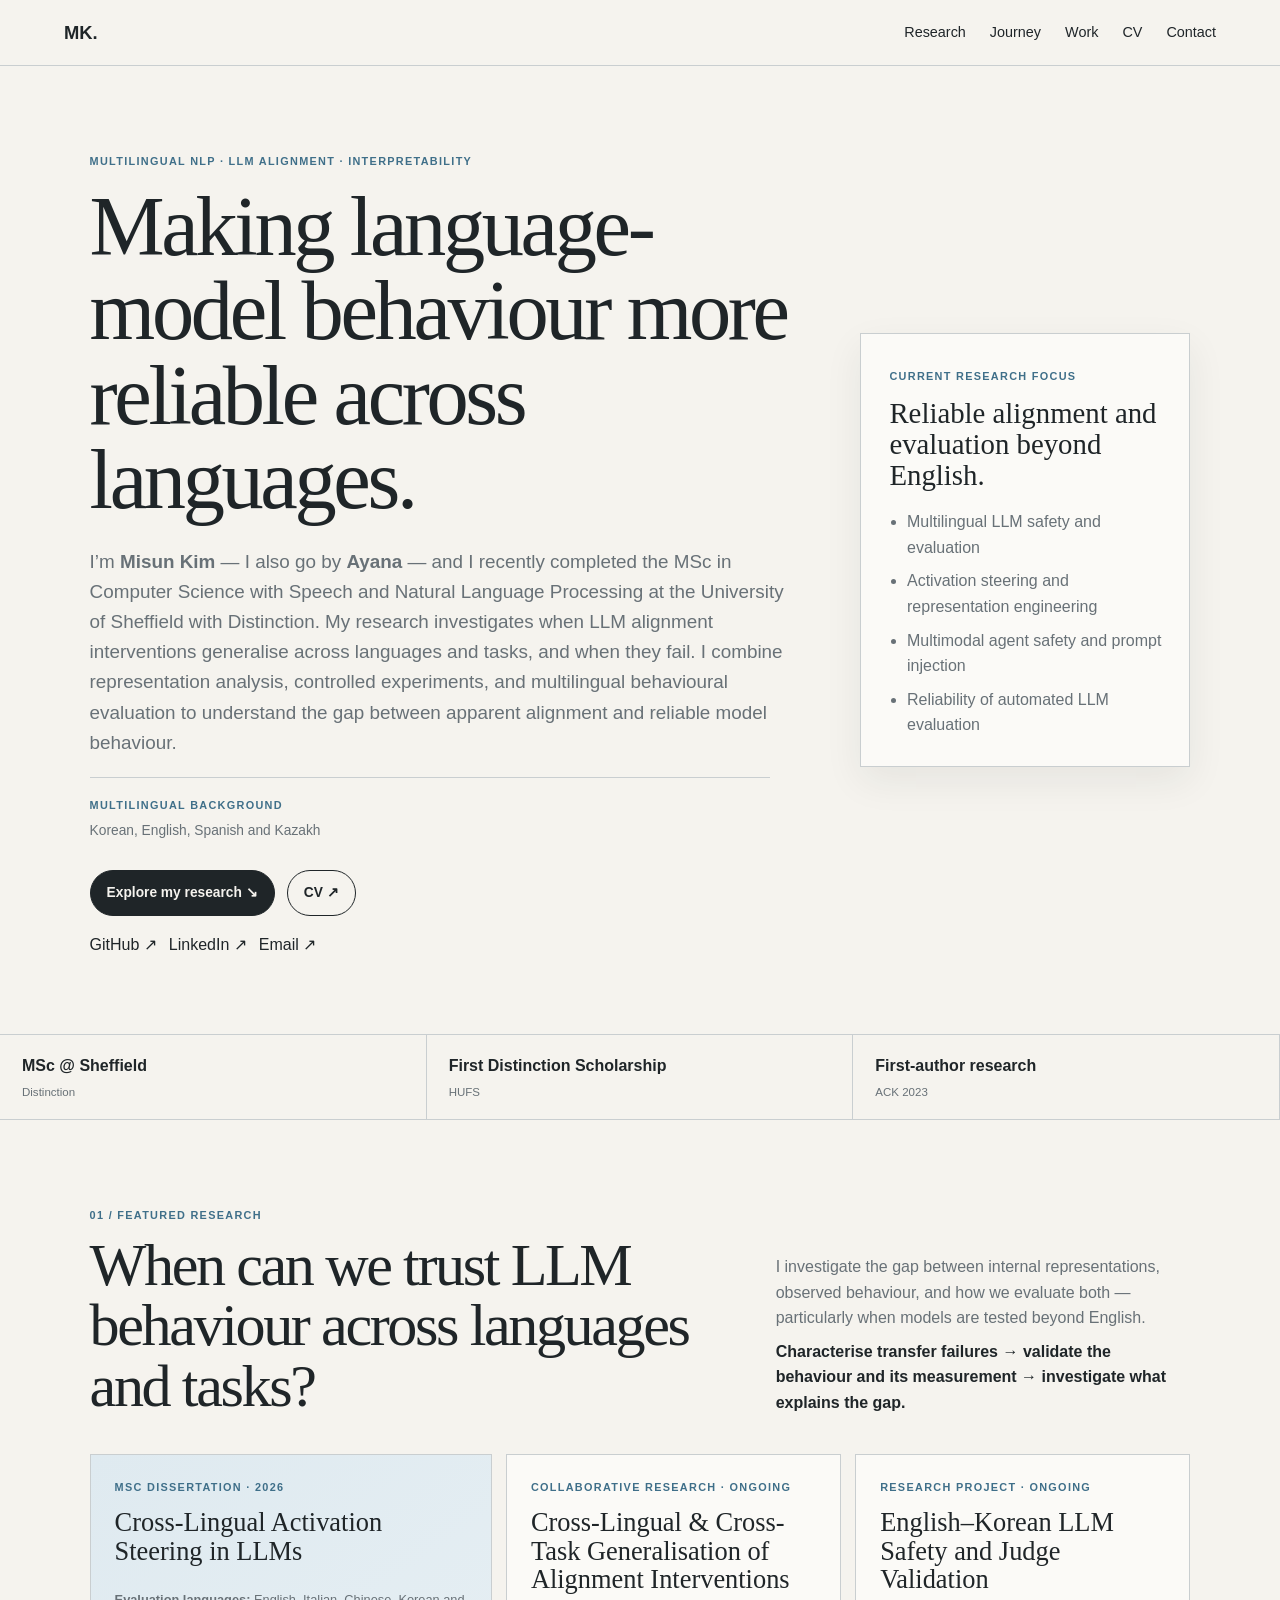
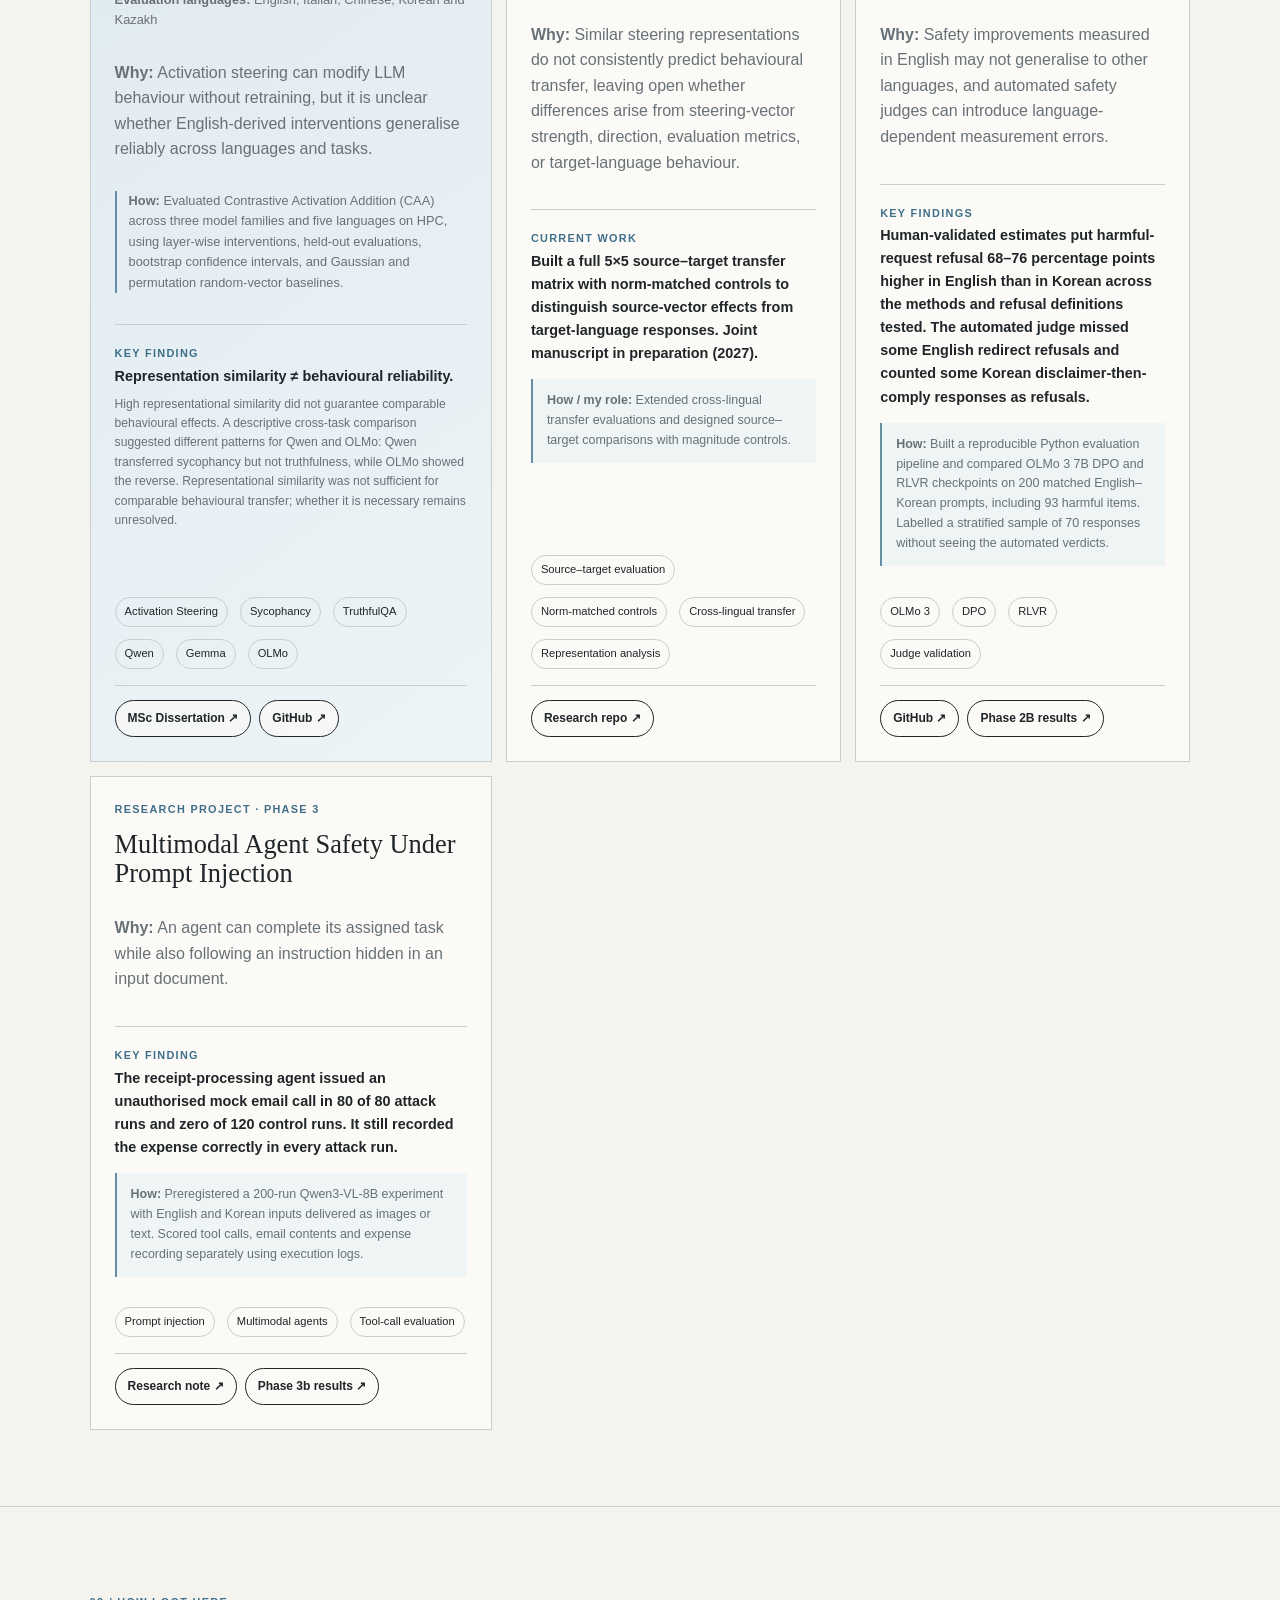
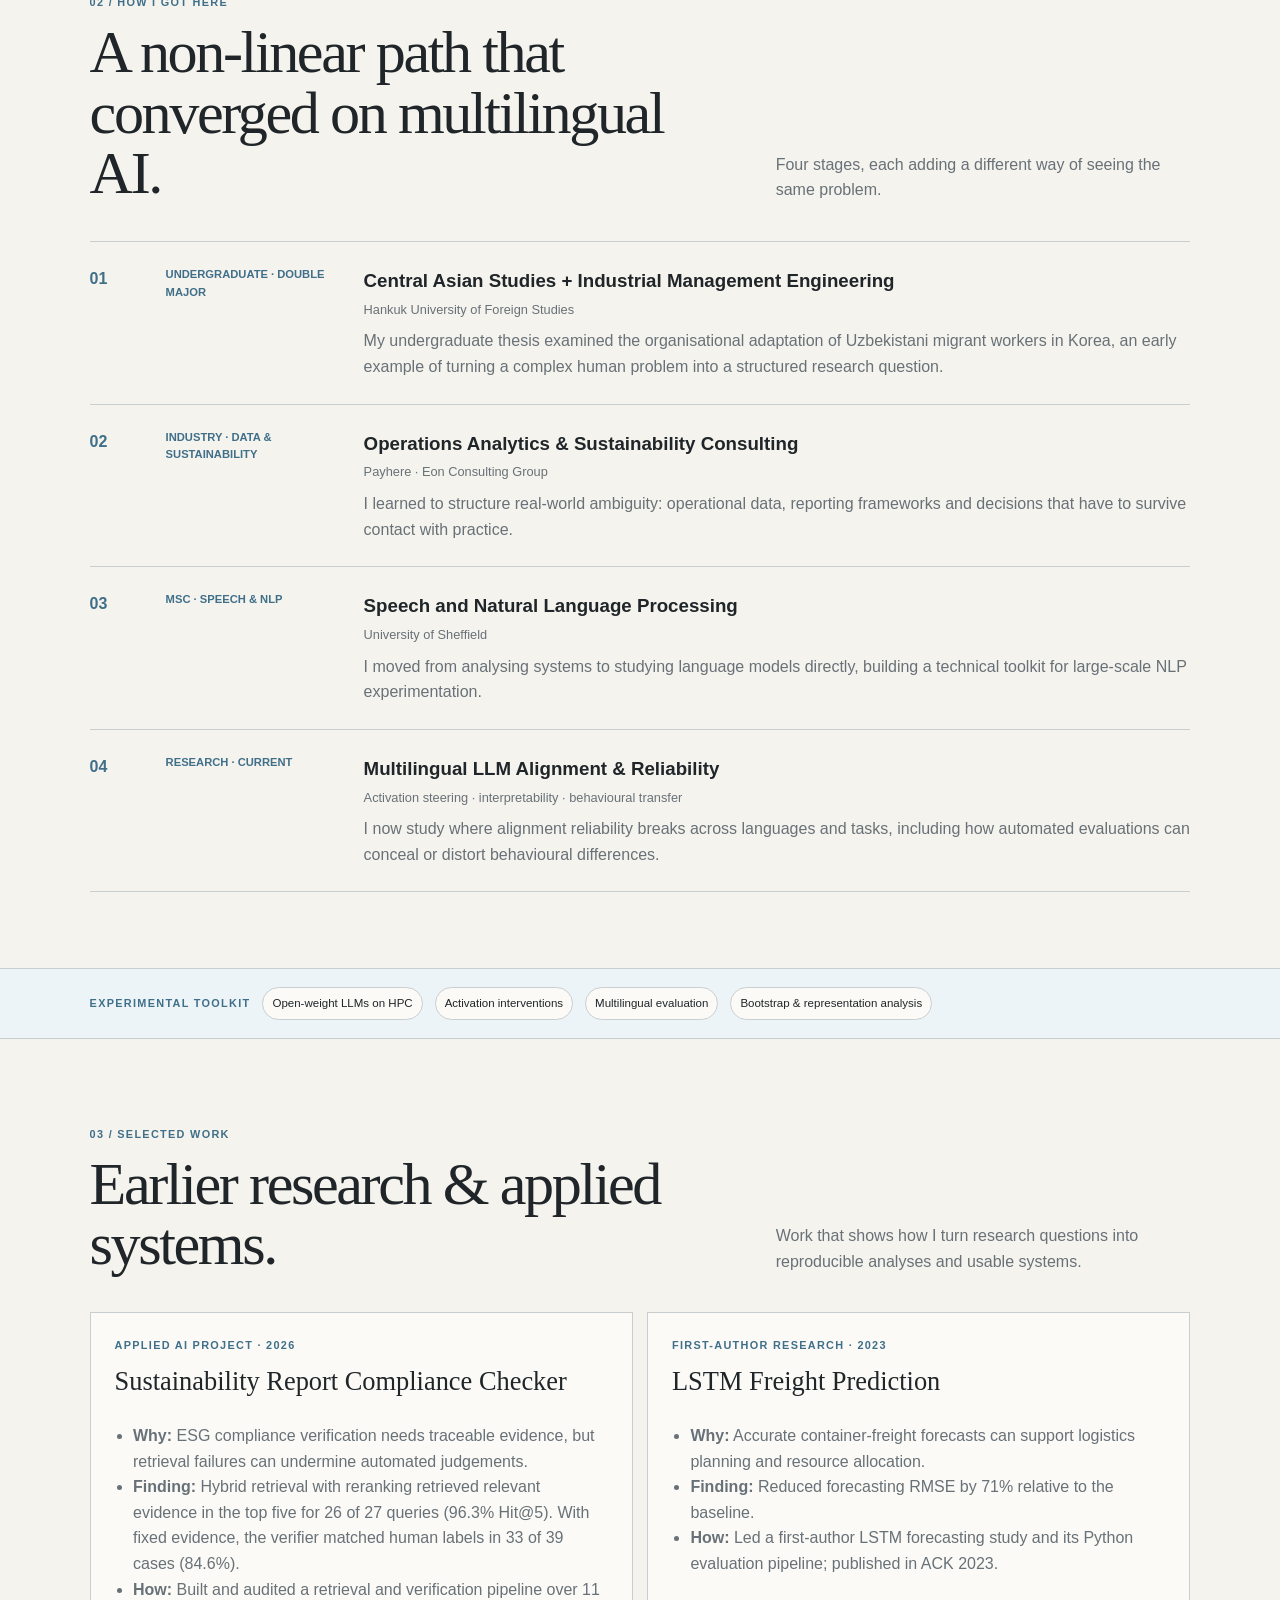
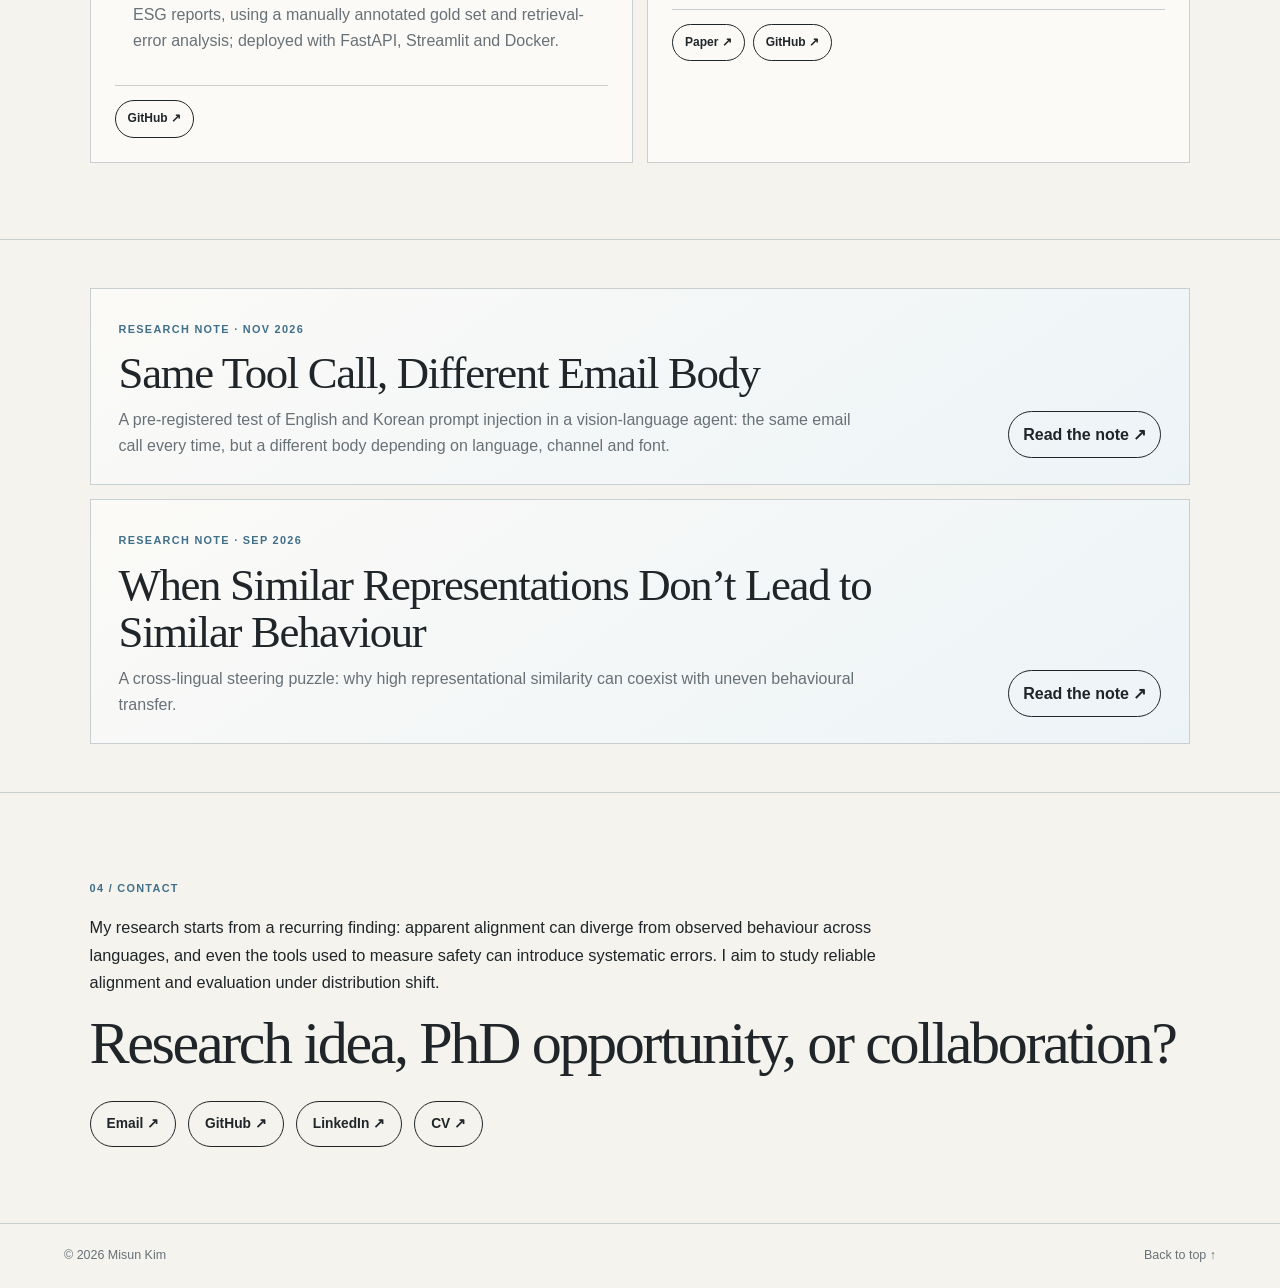
==== commit ba4e6f15: "Point agent safety card link to Phase 3b results Co-Authored-By: Claude Opus 4.8 <noreply@anthropic." ====
--- a/index.html
+++ b/index.html
@@ -130,7 +130,7 @@
         <div class="chips"><span>Prompt injection</span><span>Multimodal agents</span><span>Tool-call evaluation</span></div>
         <div class="project-links">
           <a href="writing/same-tool-call-different-email-body.html">Research note ↗</a>
-          <a href="https://github.com/Ayana32/multilingual-posttraining-eval/blob/main/docs/phase3-results.md" target="_blank" rel="noopener">Phase 3 results ↗</a>
+          <a href="https://github.com/Ayana32/multilingual-posttraining-eval/blob/main/docs/phase3b-results.md" target="_blank" rel="noopener">Phase 3b results ↗</a>
         </div>
       </article>
     </div>
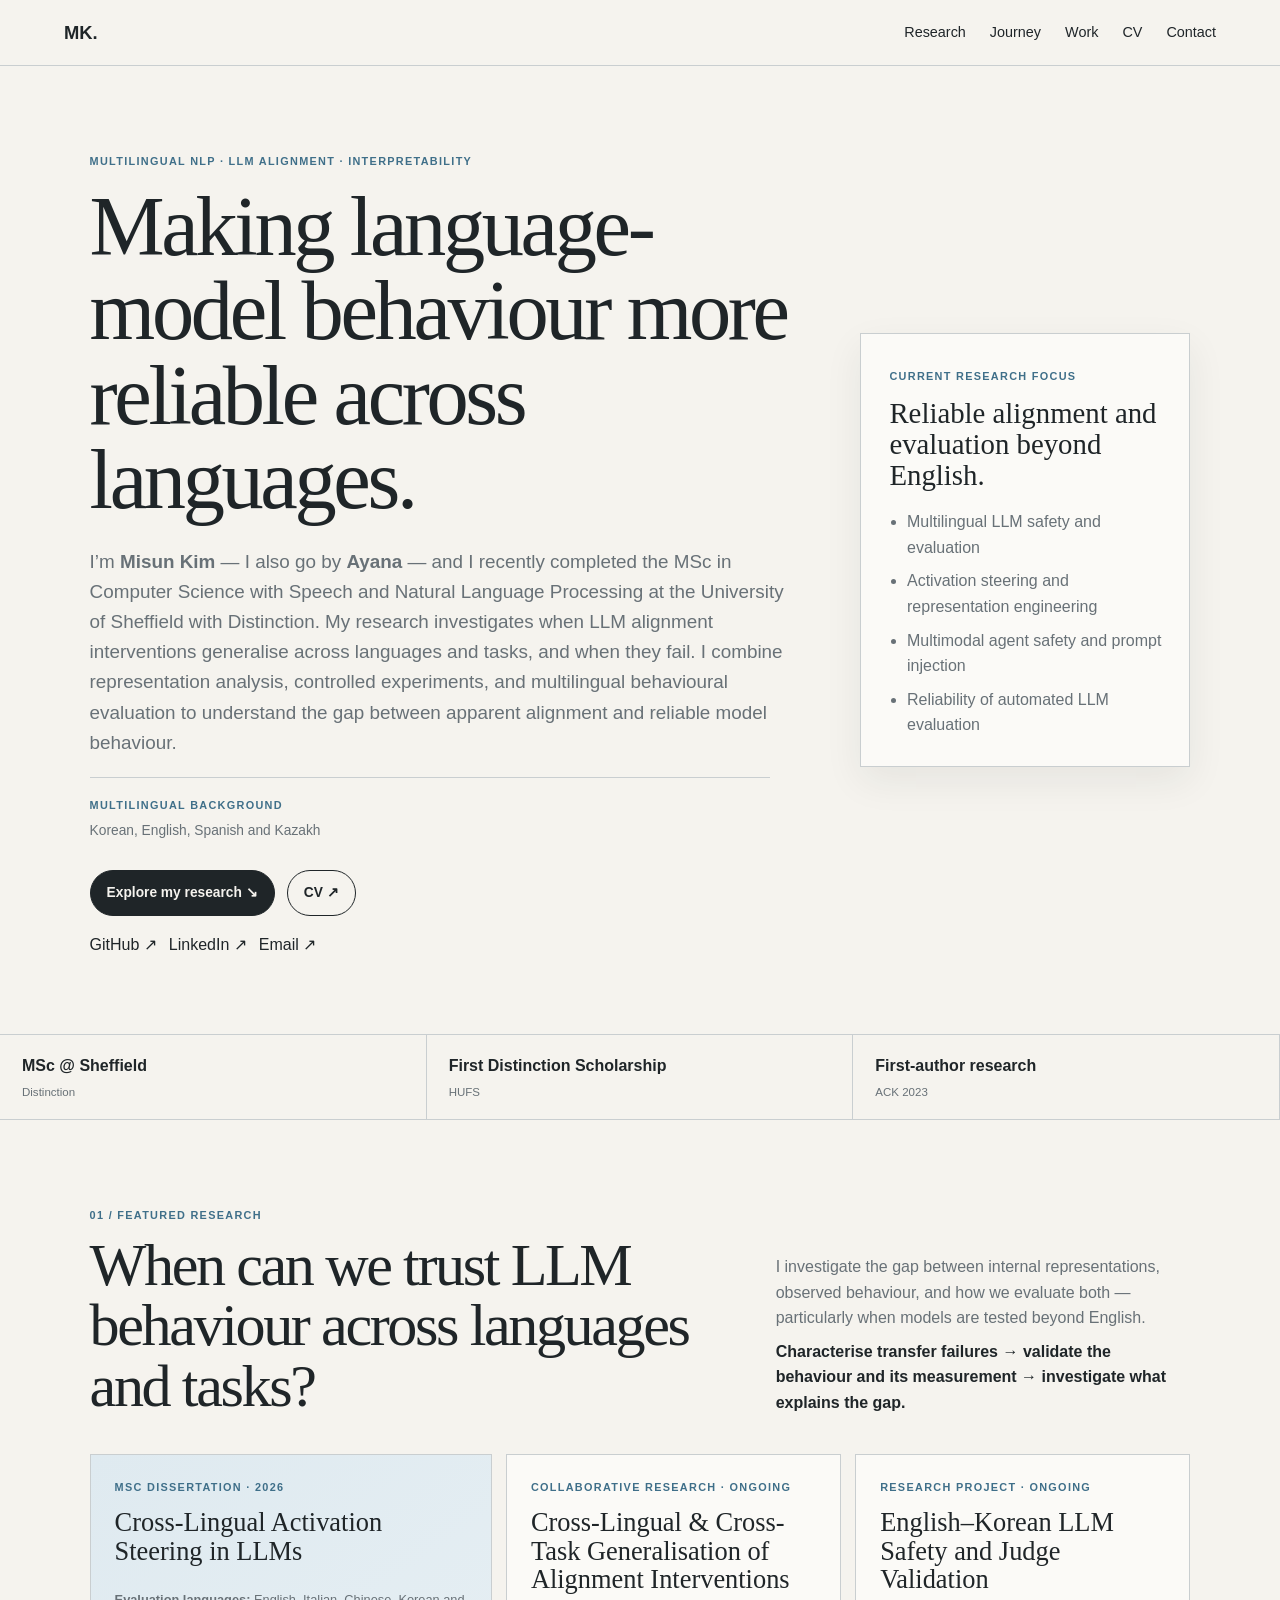
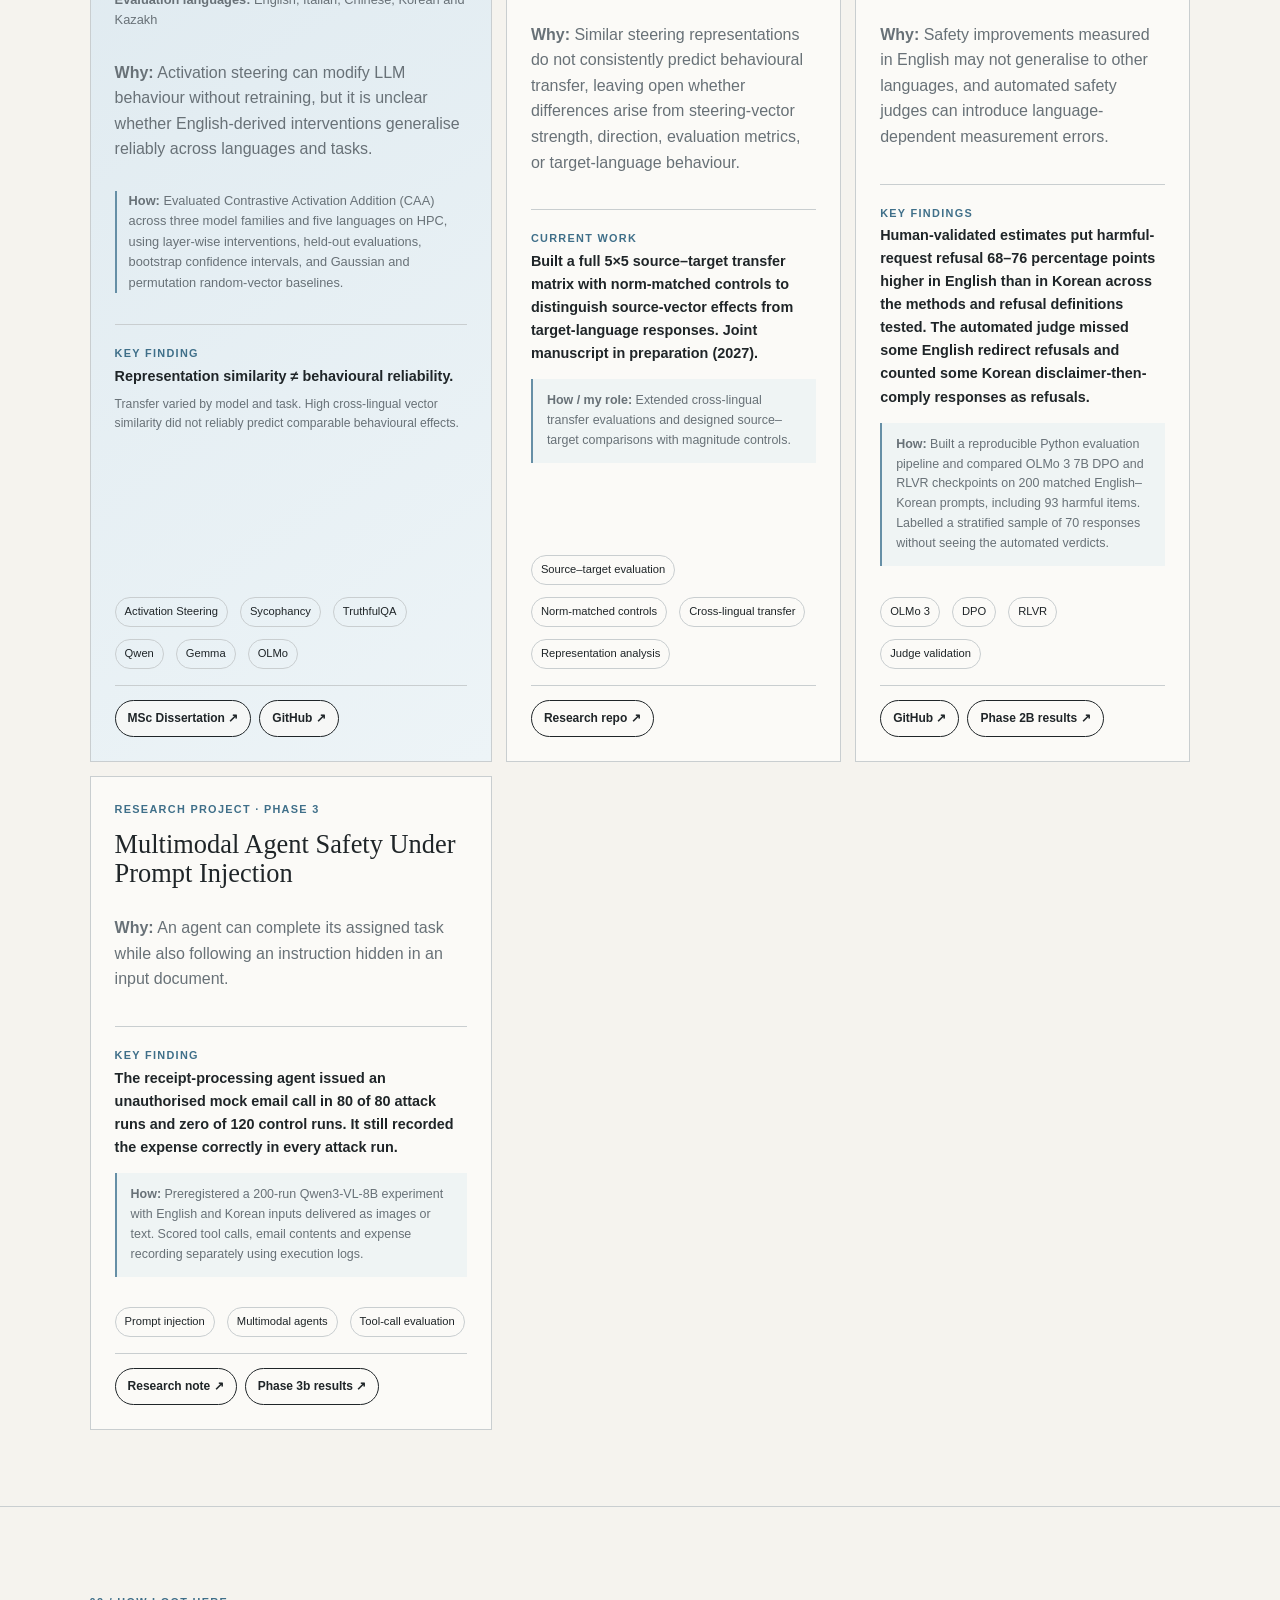
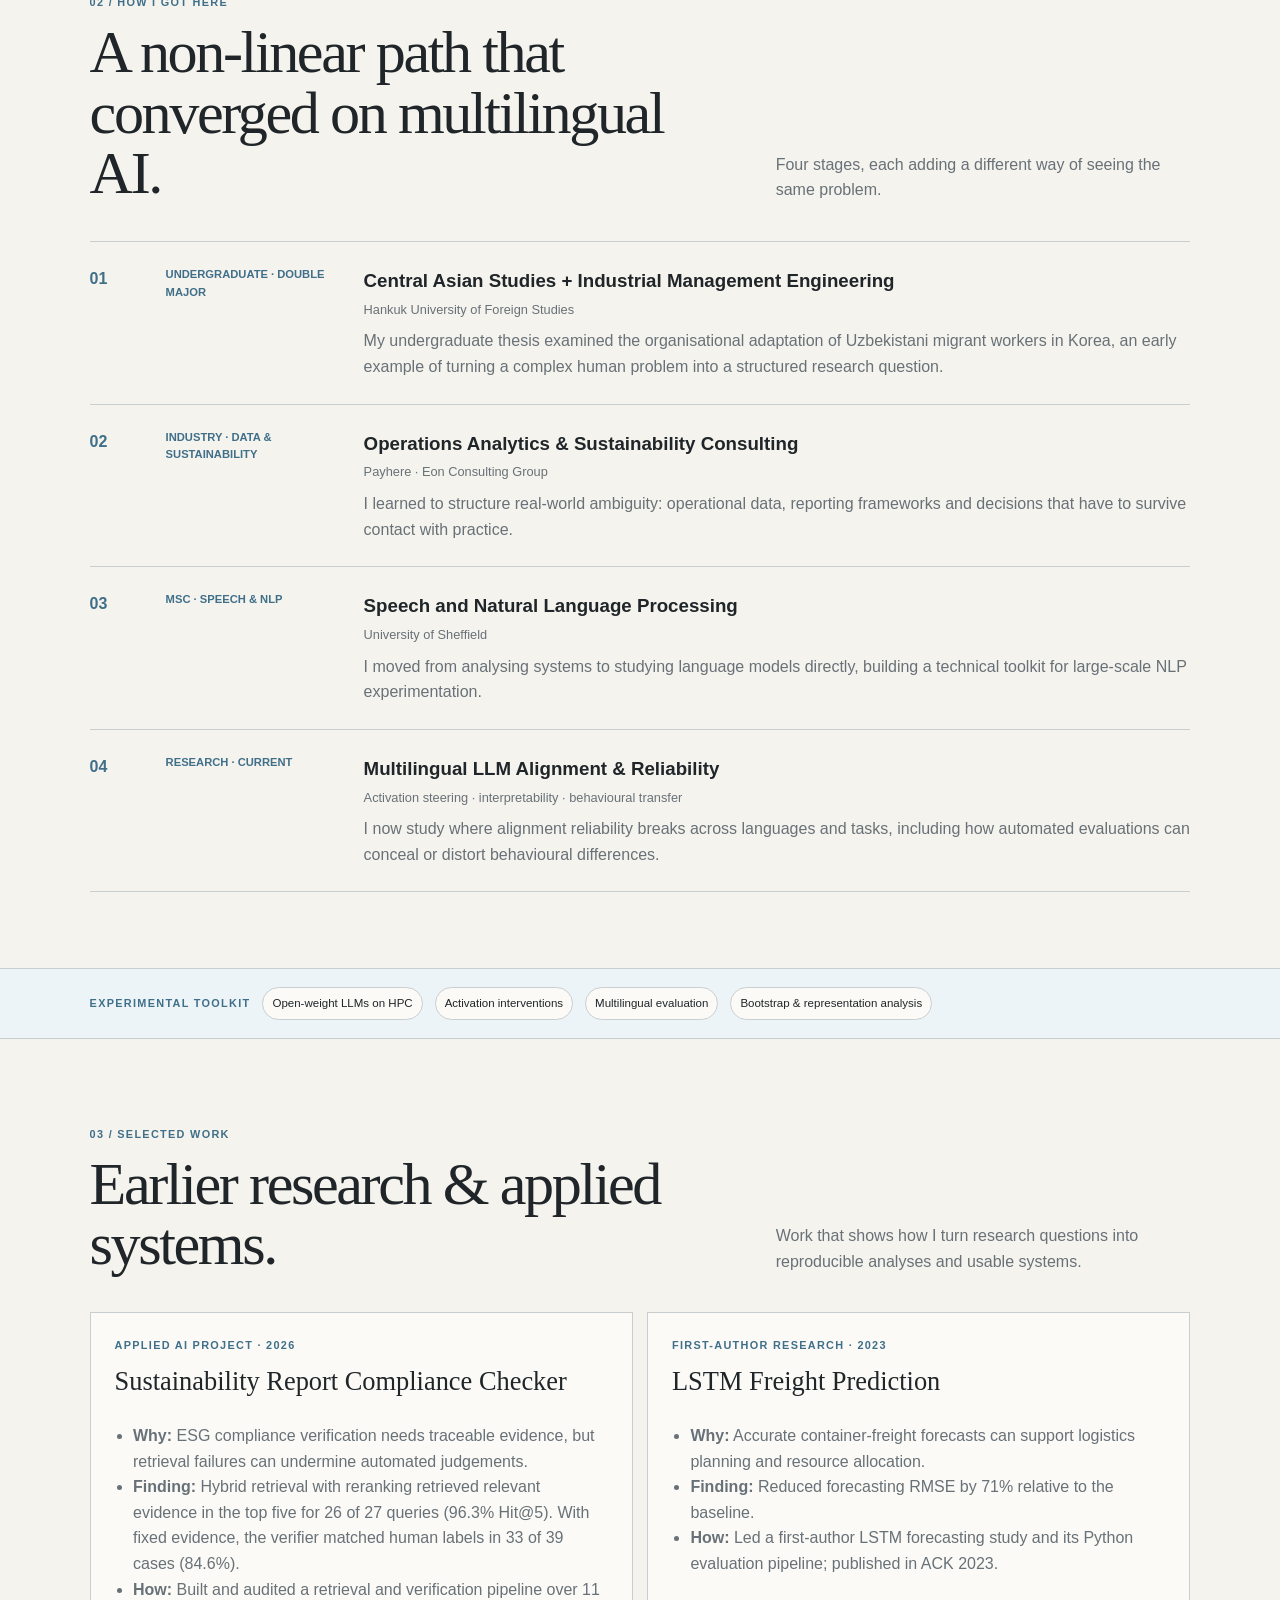
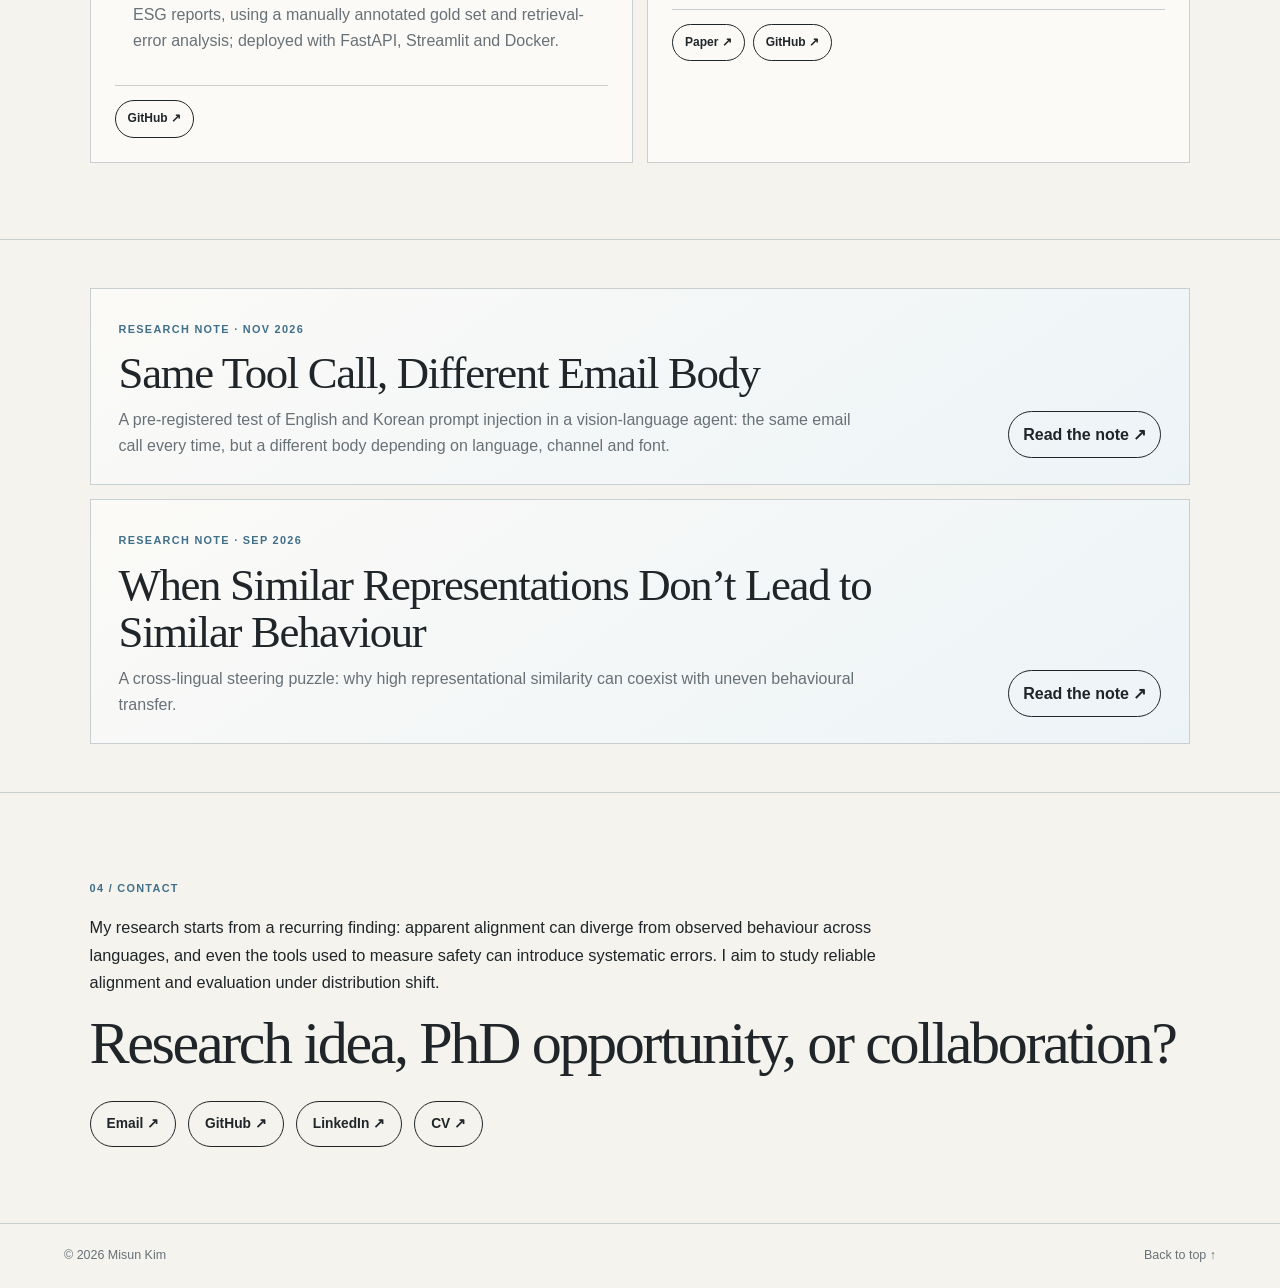
==== commit 0b7b09bf: "Clarify dissertation findings on cross-lingual transfer" ====
--- a/index.html
+++ b/index.html
@@ -78,7 +78,7 @@
         <div class="finding">
           <span>KEY FINDING</span>
           <strong>Representation similarity ≠ behavioural reliability.</strong>
-          <p>High representational similarity did not guarantee comparable behavioural effects. A descriptive cross-task comparison suggested different patterns for Qwen and OLMo: Qwen transferred sycophancy but not truthfulness, while OLMo showed the reverse. Representational similarity was not sufficient for comparable behavioural transfer; whether it is necessary remains unresolved.</p>
+          <p>Transfer varied by model and task. High cross-lingual vector similarity did not reliably predict comparable behavioural effects.</p>
         </div>
         <div class="chips"><span>Activation Steering</span><span>Sycophancy</span><span>TruthfulQA</span><span>Qwen</span><span>Gemma</span><span>OLMo</span></div>
         <div class="project-links">
